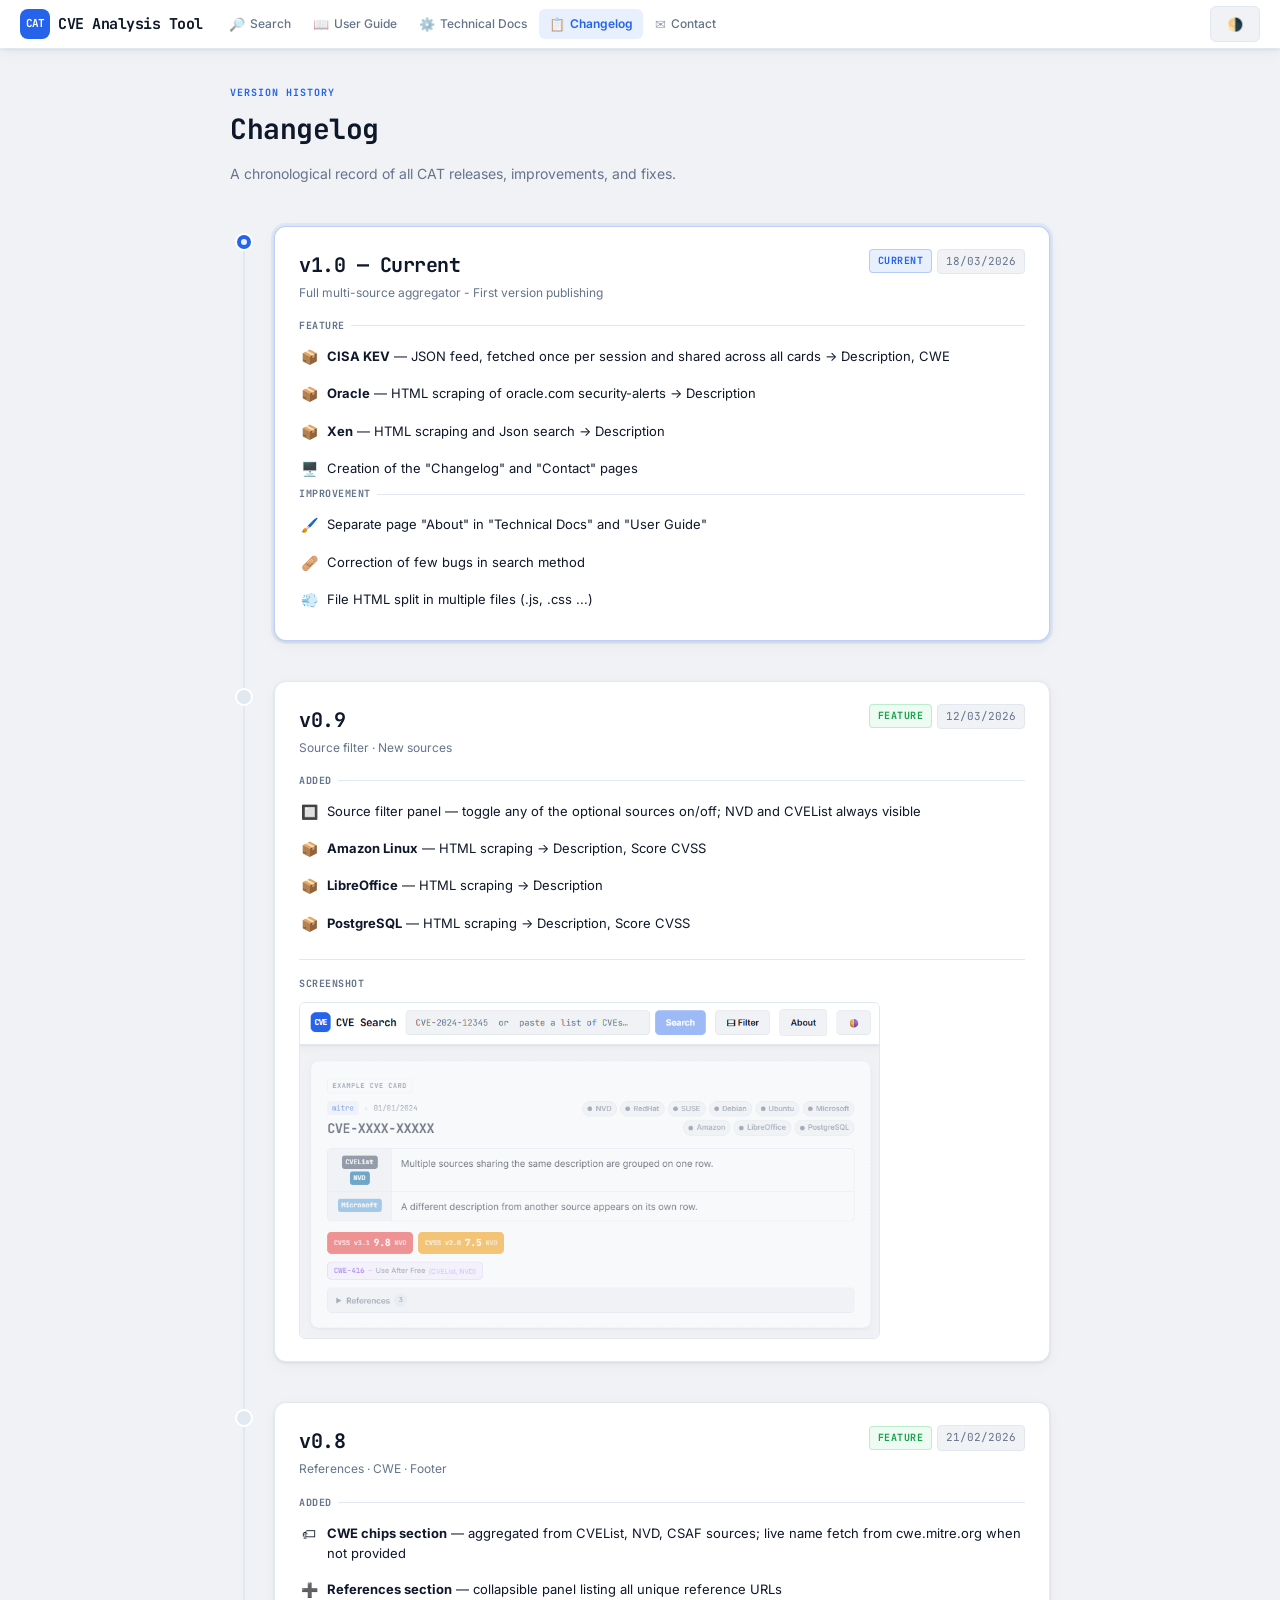
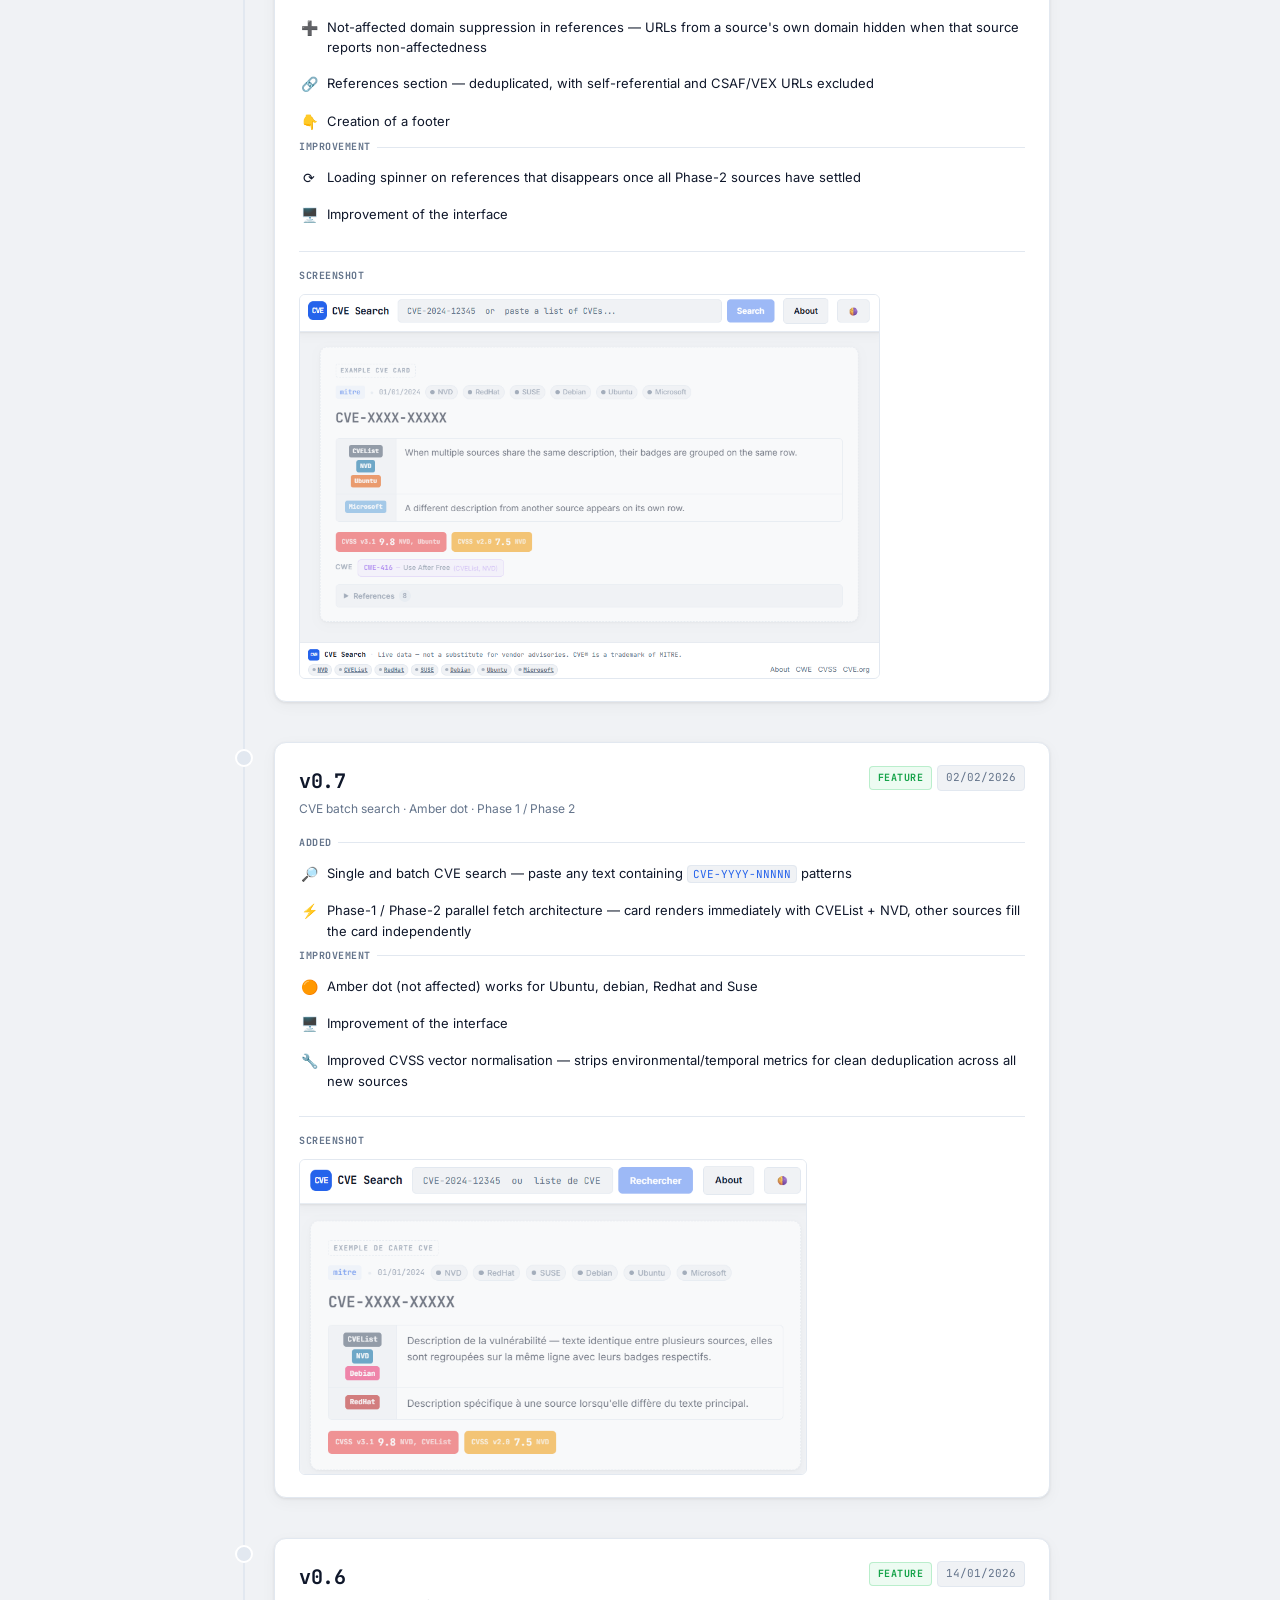
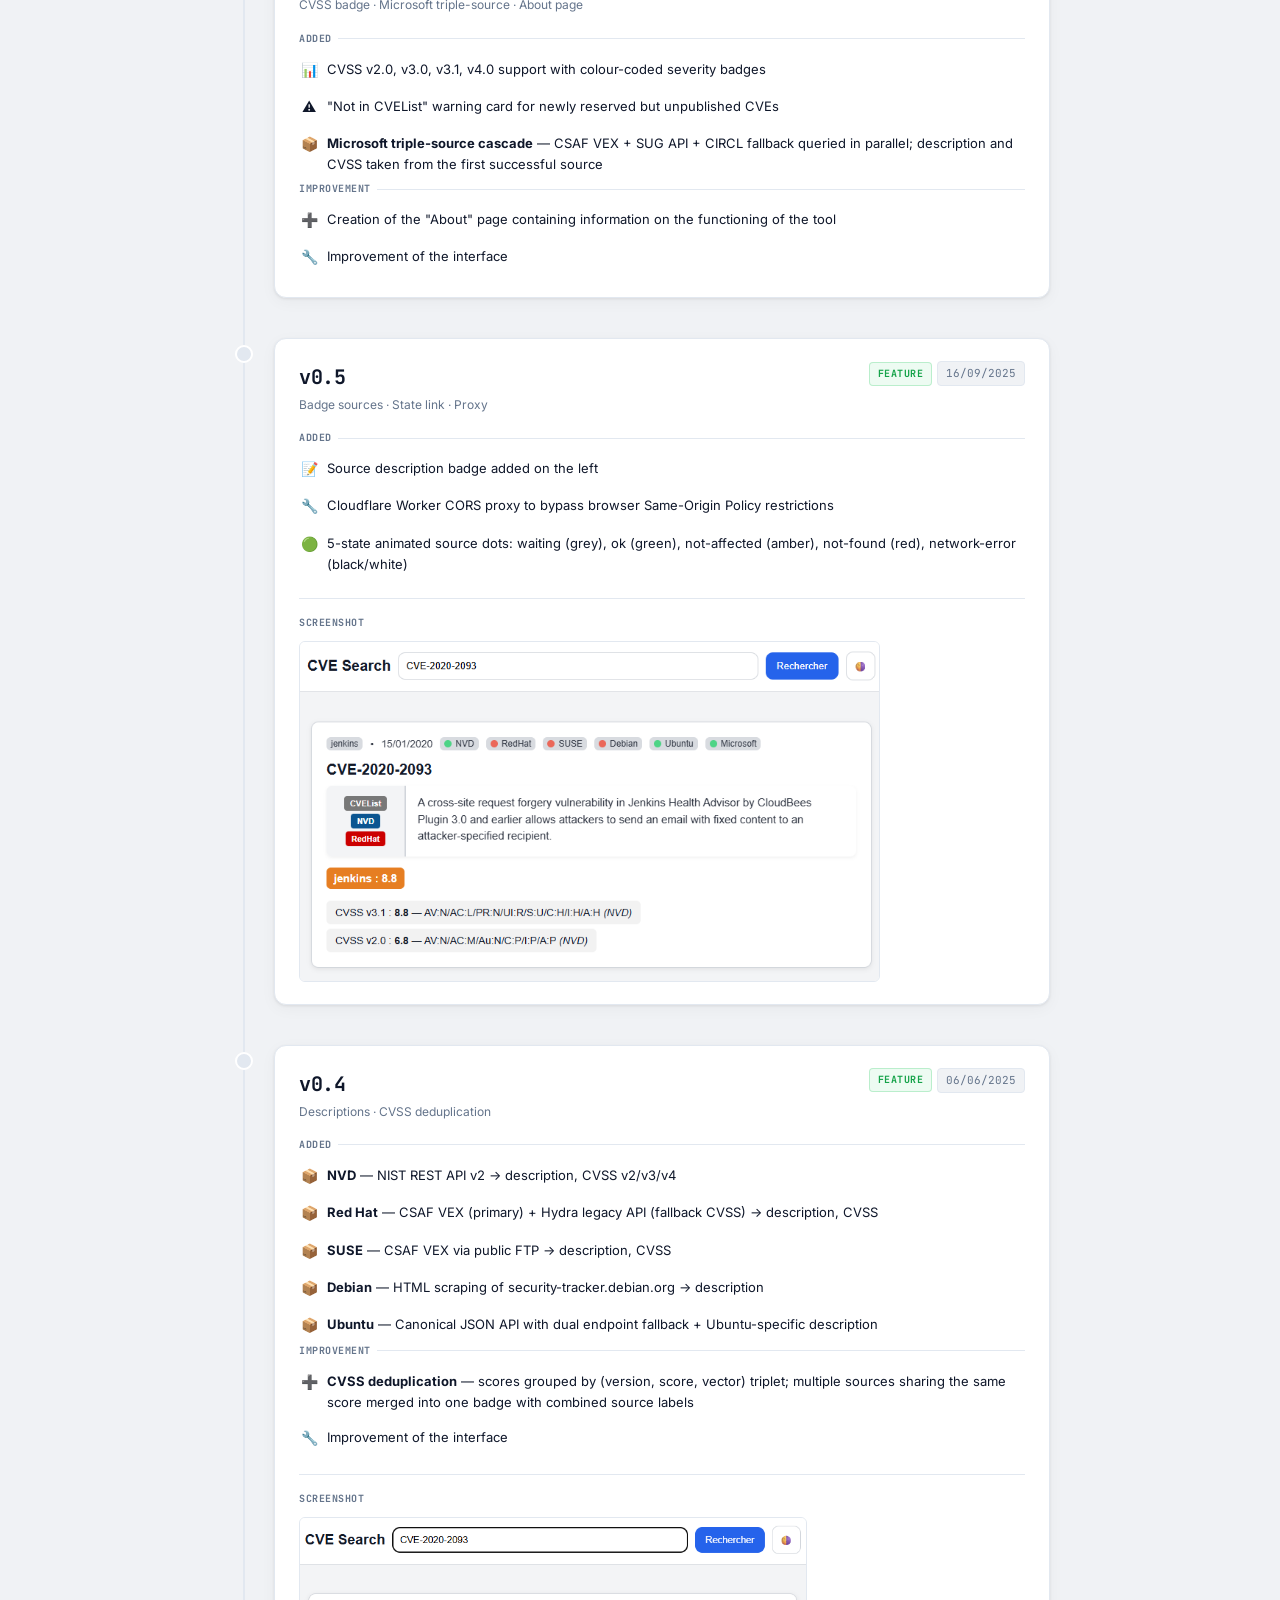
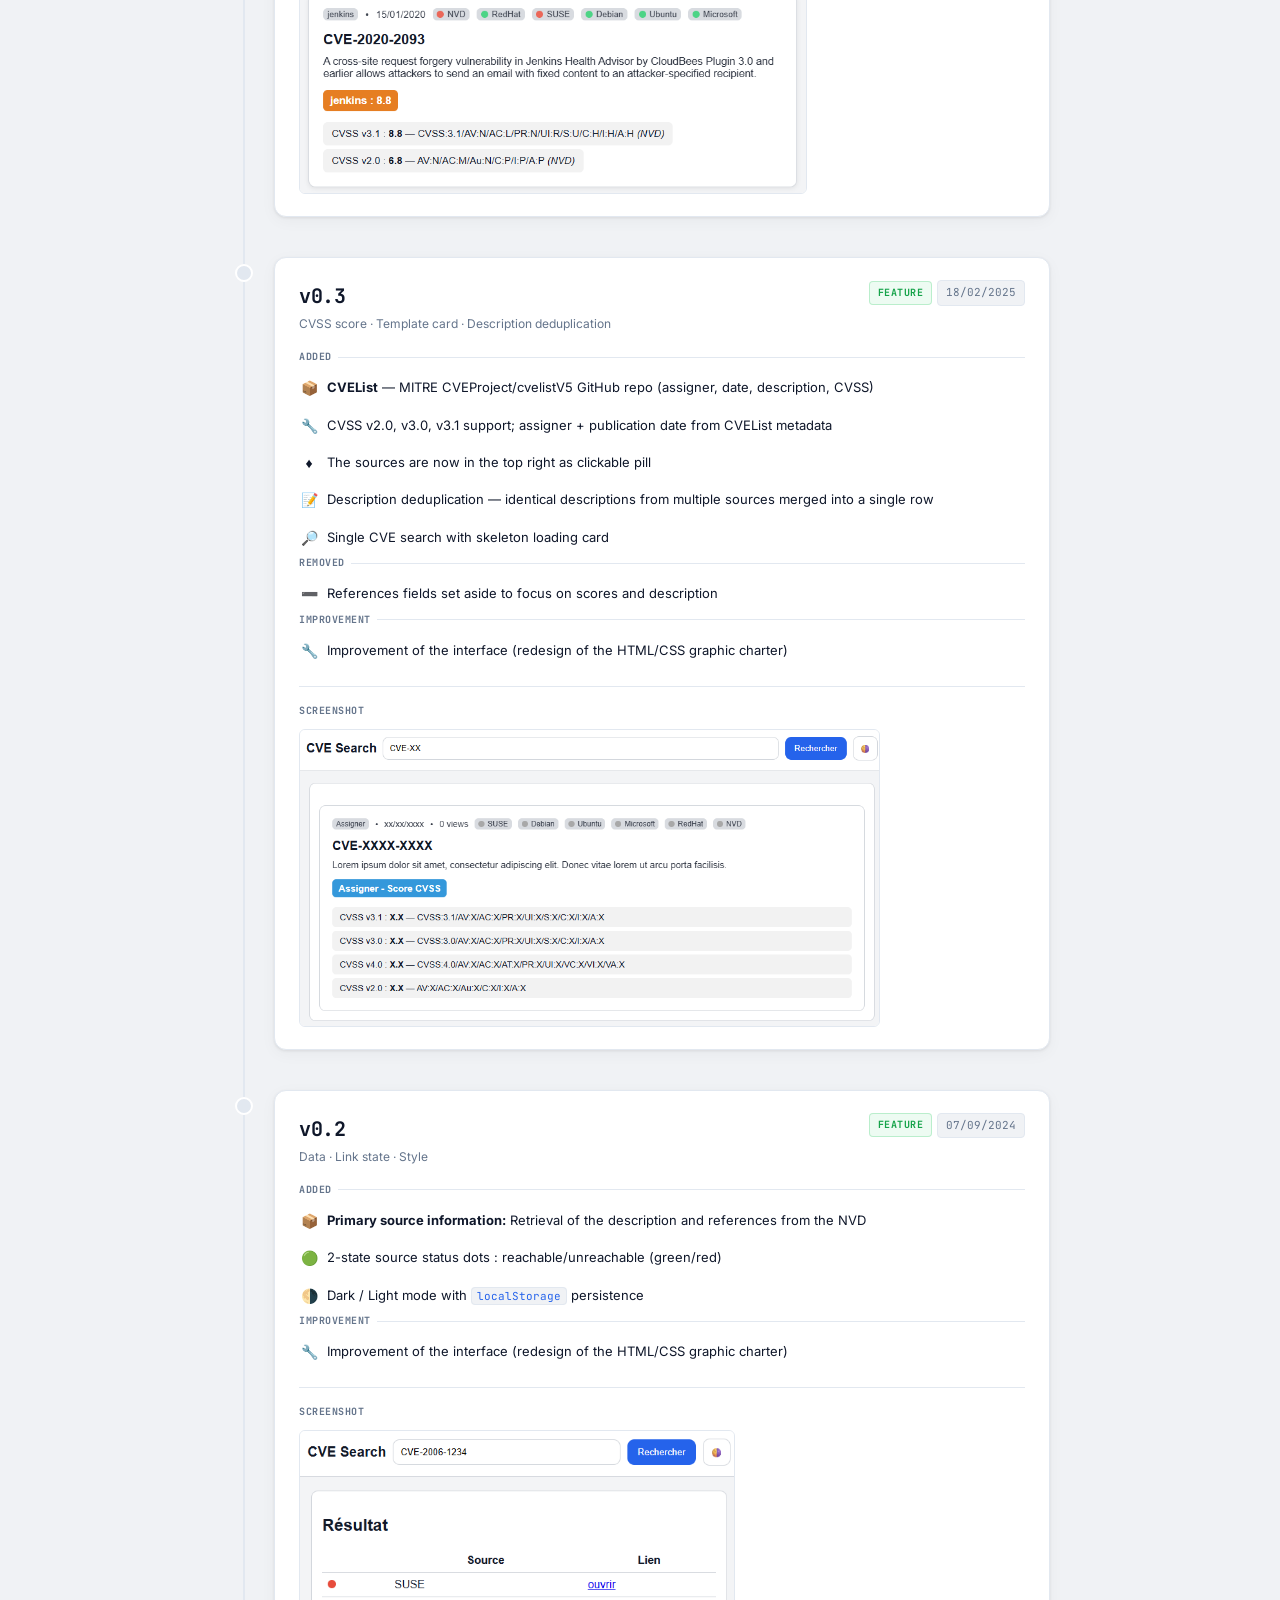
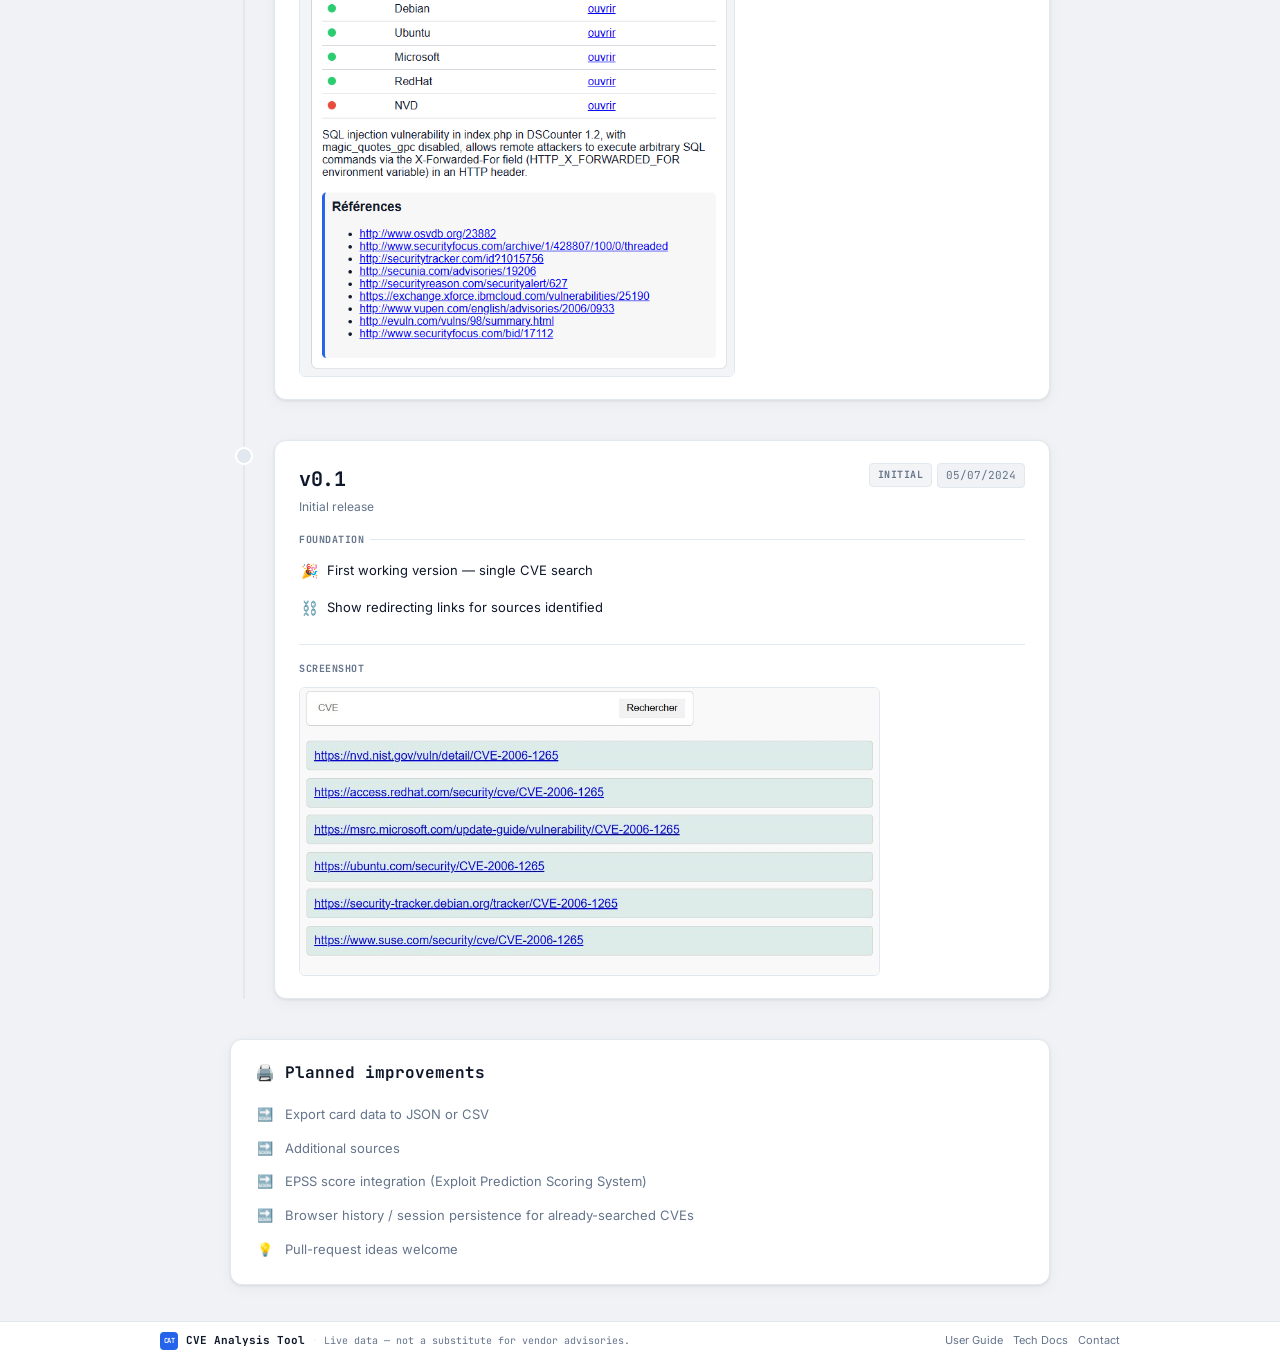
==== changelog.html @ 6e9cd39f "Update changelog.html" ====
<!DOCTYPE html>
<html lang="en">
<head>
<meta charset="UTF-8">
<link rel="icon" href="data:image/svg+xml,<svg xmlns=%27http://www.w3.org/2000/svg%27 viewBox=%270 0 100 100%27><text y=%27.9em%27 font-size=%2790%27>🐱</text></svg>">
<meta name="viewport" content="width=device-width, initial-scale=1.0">
<title>Changelog — CVE Analysis Tool</title>
<link rel="preconnect" href="https://fonts.googleapis.com">
<link href="https://fonts.googleapis.com/css2?family=JetBrains+Mono:wght@400;600;700&family=Inter:wght@400;500;600&display=swap" rel="stylesheet">
<link rel="stylesheet" href="shared.css">
<script>(function(){document.documentElement.setAttribute("data-theme",localStorage.getItem("theme")||"light")})();</script>
<style>
/* ── Changelog layout ── */
.changelog-layout {
  max-width: 860px;
  width: 100%;
  margin: 0 auto;
  padding: 36px 20px;
  flex: 1;
}
.changelog-header-area {
  margin-bottom: 40px;
}
.changelog-eyebrow {
  font-family: var(--font-mono);
  font-size: 10px;
  font-weight: 700;
  letter-spacing: 1px;
  text-transform: uppercase;
  color: var(--accent);
  margin-bottom: 6px;
}
.changelog-title {
  font-family: var(--font-mono);
  font-size: 28px;
  font-weight: 700;
  letter-spacing: -.5px;
  color: var(--text);
  margin-bottom: 10px;
}
.changelog-lead {
  font-size: 14px;
  color: var(--text-muted);
  max-width: 580px;
  line-height: 1.7;
}
/* Timeline */
.timeline { position: relative; }
.timeline::before {
  content: "";
  position: absolute;
  left: 13px;
  top: 8px;
  bottom: 0;
  width: 2px;
  background: var(--border);
  border-radius: 2px;
}
.release {
  position: relative;
  padding: 0 0 40px 44px;
}
.release:last-child { padding-bottom: 0; }
.release-dot {
  position: absolute;
  left: 5px;
  top: 7px;
  width: 18px;
  height: 18px;
  border-radius: 50%;
  border: 2px solid var(--card);
  background: var(--border);
  display: flex;
  align-items: center;
  justify-content: center;
  z-index: 1;
}
.release-dot.current { background: var(--accent); border-color: var(--card); }
.release-dot.latest  { background: var(--cvss-low); border-color: var(--card); }
.release-dot.minor   { background: var(--border); }
.release-dot-inner {
  width: 6px;
  height: 6px;
  border-radius: 50%;
  background: #fff;
  opacity: .9;
}
/* Release card */
.release-card {
  background: var(--card);
  border: 1px solid var(--border);
  border-radius: var(--radius);
  padding: 22px 24px;
  box-shadow: var(--shadow);
}
.release-card.current-release {
  border-color: rgba(37,99,235,.3);
  box-shadow: var(--shadow), 0 0 0 3px rgba(37,99,235,.07);
}
.release-card-top {
  display: flex;
  align-items: flex-start;
  justify-content: space-between;
  flex-wrap: wrap;
  gap: 10px;
  margin-bottom: 16px;
}
.release-version {
  font-family: var(--font-mono);
  font-size: 20px;
  font-weight: 700;
  letter-spacing: -.5px;
  color: var(--text);
}
.release-version-badges {
  display: flex;
  flex-wrap: wrap;
  gap: 5px;
  align-items: center;
}
.release-date {
  font-family: var(--font-mono);
  font-size: 11px;
  color: var(--text-muted);
  padding: 3px 8px;
  background: var(--bg);
  border: 1px solid var(--border);
  border-radius: 4px;
}
.release-tag {
  font-family: var(--font-mono);
  font-size: 10px;
  font-weight: 700;
  letter-spacing: .5px;
  text-transform: uppercase;
  padding: 3px 8px;
  border-radius: 4px;
}
.tag-current  { background: rgba(37,99,235,.1);  color: var(--accent);    border: 1px solid rgba(37,99,235,.25); }
.tag-feature  { background: rgba(34,197,94,.08); color: #16a34a;          border: 1px solid rgba(34,197,94,.25); }
.tag-fix      { background: rgba(245,158,11,.08); color: #b45309;         border: 1px solid rgba(245,158,11,.25); }
.tag-initial  { background: rgba(100,116,139,.08); color: var(--text-muted); border: 1px solid var(--border); }
/* Change list */
.change-groups { display: flex; flex-direction: column; gap: 14px; }
.change-group-label {
  font-family: var(--font-mono);
  font-size: 10px;
  font-weight: 700;
  letter-spacing: .5px;
  text-transform: uppercase;
  color: var(--text-muted);
  margin-bottom: 7px;
  display: flex;
  align-items: center;
  gap: 6px;
}
.change-group-label::after {
  content: "";
  flex: 1;
  height: 1px;
  background: var(--border);
}
.change-list { list-style: none; display: flex; flex-direction: column; gap: 4px; }
.change-item {
  display: flex;
  gap: 8px;
  font-size: 13px;
  line-height: 1.6;
  padding: 5px 0;
  border-bottom: 1px solid transparent;
  color: var(--text);
}
.change-icon { font-size: 14px; flex-shrink: 0; width: 20px; text-align: center; }
.change-text { flex: 1; }
.change-text code {
  font-family: var(--font-mono); font-size: 11px; background: var(--bg);
  border: 1px solid var(--border); padding: 1px 5px; border-radius: 4px; color: var(--accent);
}
/* Screenshots area */
.screenshots-area {
  margin-top: 18px;
  padding-top: 16px;
  border-top: 1px solid var(--border);
}
.screenshots-label {
  font-family: var(--font-mono);
  font-size: 10px;
  font-weight: 700;
  letter-spacing: .5px;
  text-transform: uppercase;
  color: var(--text-muted);
  margin-bottom: 10px;
}
.screenshot-static {
  width: 80%;
  max-width: 680px;
  border-radius: var(--radius-sm);
  border: 1px solid var(--border);
  object-fit: cover;
  display: block;
}
/* Source count badge (for release summary) */
.src-count-badge {
  display: inline-flex; align-items: center; gap: 4px;
  font-family: var(--font-mono); font-size: 11px; font-weight: 700;
  background: var(--accent); color: #fff; padding: 1px 7px; border-radius: 4px;
}
/* Roadmap */
.roadmap-card {
  background: var(--card);
  border: 1px solid var(--border);
  border-radius: var(--radius);
  padding: 20px 24px;
  box-shadow: var(--shadow);
  margin-top: 40px;
}
.roadmap-title {
  font-family: var(--font-mono); font-size: 16px; font-weight: 700;
  color: var(--text); margin-bottom: 14px;
}
.roadmap-list { list-style: none; display: flex; flex-direction: column; gap: 5px; }
.roadmap-item {
  display: flex; gap: 10px; font-size: 13px; line-height: 1.6; color: var(--text-muted); padding: 4px 0;
}
.roadmap-icon { font-size: 13px; flex-shrink: 0; width: 20px; text-align: center; }
@media (max-width: 600px) {
  .changelog-layout { padding: 20px 14px; }
  .changelog-title { font-size: 22px; }
  .release { padding-left: 34px; }
  .release-card { padding: 16px; }
}
</style>
</head>
<body>
<header class="header">
  <div class="header-top">
    <a class="header-logo" href="index.html" title="CVE Analysis Tool">
      <div class="logo-icon">CAT</div>
      <h1>CVE Analysis Tool</h1>
    </a>
    <nav class="header-nav">
      <a href="index.html" class="nav-link"><span class="nav-icon">🔎</span><span>Search</span></a>
      <a href="user-guide.html" class="nav-link"><span class="nav-icon">📖</span><span>User Guide</span></a>
      <a href="technical-doc.html" class="nav-link"><span class="nav-icon">⚙️</span><span>Technical Docs</span></a>
      <a href="changelog.html"     class="nav-link active"><span class="nav-icon">📋</span><span>Changelog</span></a>
      <a href="contact.html" class="nav-link"><span class="nav-icon">✉</span><span>Contact</span></a>
    </nav>
    <div class="header-controls">
      <button class="btn btn-ghost" onclick="toggleTheme()" title="Toggle theme">🌗</button>
    </div>
  </div>
</header>

<div class="changelog-layout">
  <div class="changelog-header-area">
    <div class="changelog-eyebrow">Version history</div>
    <h1 class="changelog-title">Changelog</h1>
    <p class="changelog-lead">
      A chronological record of all CAT releases, improvements, and fixes.
    </p>
  </div>

  <div class="timeline">

    <!-- ─── CURRENT RELEASE ─────────────────────────────────────── -->
    <div class="release">
      <div class="release-dot current"><div class="release-dot-inner"></div></div>
      <div class="release-card current-release">
        <div class="release-card-top">
          <div>
            <div class="release-version">v1.0 — Current</div>
            <div style="font-size:12px;color:var(--text-muted);margin-top:2px">Full multi-source aggregator - First version publishing</div>
          </div>
          <div class="release-version-badges">
            <span class="release-tag tag-current">Current</span>
            <span class="release-date">18/03/2026</span>
          </div>
        </div>
        <div class="change-groups">
          <div class="change-group">
            <div class="change-group-label">Feature</div>
            <ul class="change-list">
              <li class="change-item"><span class="change-icon">📦</span><span class="change-text"><strong>CISA KEV</strong> — JSON feed, fetched once per session and shared across all cards -> Description, CWE</span></li>
              <li class="change-item"><span class="change-icon">📦</span><span class="change-text"><strong>Oracle</strong> — HTML scraping of oracle.com security-alerts -> Description</span></li>
              <li class="change-item"><span class="change-icon">📦</span><span class="change-text"><strong>Xen</strong> — HTML scraping and Json search -> Description</span></li>
              <li class="change-item"><span class="change-icon">🖥️</span><span class="change-text">Creation of the "Changelog" and "Contact" pages</span></li>
            </ul>
            <div class="change-group-label">Improvement</div>
                <ul class="change-list">
                  <li class="change-item"><span class="change-icon">🖌️</span><span class="change-text">Separate page "About" in "Technical Docs" and "User Guide"</span></li>
                  <li class="change-item"><span class="change-icon">🩹</span><span class="change-text">Correction of few bugs in search method</span></li>
                  <li class="change-item"><span class="change-icon">💨</span><span class="change-text">File HTML split in multiple files (.js, .css ...)</span></li>
                </ul>
            </div>
        </div>
      </div>
    </div>

    
    <!-- ─── v0.9 ─────────────────────────────────────────────── -->
    <div class="release">
      <div class="release-dot minor"></div>
      <div class="release-card">
        <div class="release-card-top">
          <div>
            <div class="release-version">v0.9</div>
            <div style="font-size:12px;color:var(--text-muted);margin-top:2px">Source filter · New sources</div>
          </div>
          <div class="release-version-badges">
            <span class="release-tag tag-feature">Feature</span>
            <span class="release-date">12/03/2026</span>
          </div>
        </div>
        <div class="change-groups">
          <div class="change-group">
            <div class="change-group-label">Added</div>
            <ul class="change-list">
              <li class="change-item"><span class="change-icon">🔲</span><span class="change-text">Source filter panel — toggle any of the optional sources on/off; NVD and CVEList always visible</span></li>
              <li class="change-item"><span class="change-icon">📦</span><span class="change-text"><strong>Amazon Linux</strong> — HTML scraping -> Description, Score CVSS</span></li>
              <li class="change-item"><span class="change-icon">📦</span><span class="change-text"><strong>LibreOffice</strong> — HTML scraping -> Description</span></li>
              <li class="change-item"><span class="change-icon">📦</span><span class="change-text"><strong>PostgreSQL</strong> — HTML scraping -> Description, Score CVSS</span></li>
            </ul>
          </div>
        </div>
        <div class="screenshots-area">
          <div class="screenshots-label">Screenshot</div>
          <img src="Screenshot/screenshot-v0.9.png" alt="Screenshot v0.9" class="screenshot-static" loading="lazy">
        </div>
      </div>
    </div>
    
    <!-- ─── v0.8 ─────────────────────────────────────────────── -->
      <div class="release">
        <div class="release-dot minor"></div>
        <div class="release-card">
          <div class="release-card-top">
            <div>
              <div class="release-version">v0.8</div>
              <div style="font-size:12px;color:var(--text-muted);margin-top:2px">References · CWE · Footer</div>
            </div>
            <div class="release-version-badges">
              <span class="release-tag tag-feature">Feature</span>
              <span class="release-date">21/02/2026</span>
            </div>
          </div>
          <div class="change-groups">
            <div class="change-group">
              <div class="change-group-label">Added</div>
              <ul class="change-list">
                <li class="change-item"><span class="change-icon">🏷</span><span class="change-text"><strong>CWE chips section</strong> — aggregated from CVEList, NVD, CSAF sources; live name fetch from cwe.mitre.org when not provided</span></li>
                <li class="change-item"><span class="change-icon">➕</span><span class="change-text"><strong>References section</strong> — collapsible panel listing all unique reference URLs</span></li>
                <li class="change-item"><span class="change-icon">➕</span><span class="change-text">Not-affected domain suppression in references — URLs from a source's own domain hidden when that source reports non-affectedness</span></li>
                <li class="change-item"><span class="change-icon">🔗</span><span class="change-text">References section — deduplicated, with self-referential and CSAF/VEX URLs excluded</span></li>
                <li class="change-item"><span class="change-icon">👇</span><span class="change-text">Creation of a footer</span></li>
              </ul>
              <div class="change-group-label">Improvement</div>
                <ul class="change-list">
                  <li class="change-item"><span class="change-icon">⟳</span><span class="change-text">Loading spinner on references that disappears once all Phase-2 sources have settled</span></li>
                  <li class="change-item"><span class="change-icon">🖥️</span><span class="change-text">Improvement of the interface</span></li>
                </ul>
            </div>
          </div>
          <div class="screenshots-area">
            <div class="screenshots-label">Screenshot</div>
            <img src="Screenshot/screenshot-v0.8.png" alt="Screenshot v0.8" class="screenshot-static" loading="lazy">
          </div>
        </div>
      </div>
    
    <!-- ─── v0.7 ─────────────────────────────────────────────── -->
       <div class="release">
        <div class="release-dot minor"></div>
        <div class="release-card">
          <div class="release-card-top">
            <div>
              <div class="release-version">v0.7</div>
              <div style="font-size:12px;color:var(--text-muted);margin-top:2px">CVE batch search · Amber dot · Phase 1 / Phase 2 </div>
            </div>
            <div class="release-version-badges">
              <span class="release-tag tag-feature">Feature</span>
              <span class="release-date">02/02/2026</span>
            </div>
          </div>
          <div class="change-groups">
            <div class="change-group">
              <div class="change-group-label">Added</div>
              <ul class="change-list">
                <li class="change-item"><span class="change-icon">🔎</span><span class="change-text">Single and batch CVE search — paste any text containing <code>CVE-YYYY-NNNNN</code> patterns</span></li>
                <li class="change-item"><span class="change-icon">⚡</span><span class="change-text">Phase-1 / Phase-2 parallel fetch architecture — card renders immediately with CVEList + NVD, other sources fill the card independently</span></li>
              </ul>
              <div class="change-group-label">Improvement</div>
                <ul class="change-list">
                  <li class="change-item"><span class="change-icon">🟠</span><span class="change-text">Amber dot (not affected) works for Ubuntu, debian, Redhat and Suse</span></li>
                  <li class="change-item"><span class="change-icon">🖥️</span><span class="change-text">Improvement of the interface</span></li>
                  <li class="change-item"><span class="change-icon">🔧</span><span class="change-text">Improved CVSS vector normalisation — strips environmental/temporal metrics for clean deduplication across all new sources</span></li>
                </ul>
            </div>
          </div>
          <div class="screenshots-area">
            <div class="screenshots-label">Screenshot</div>
            <img src="Screenshot/screenshot-v0.7.png" alt="Screenshot v0.7" class="screenshot-static" loading="lazy" style= width:70%>
          </div>
        </div>
      </div>
    
    <!-- ─── v0.6 ─────────────────────────────────────────────── -->
    <div class="release">
      <div class="release-dot minor"></div>
      <div class="release-card">
        <div class="release-card-top">
          <div>
            <div class="release-version">v0.6</div>
            <div style="font-size:12px;color:var(--text-muted);margin-top:2px">CVSS badge · Microsoft triple-source · About page</div>
          </div>
          <div class="release-version-badges">
            <span class="release-tag tag-feature">Feature</span>
            <span class="release-date">14/01/2026</span>
          </div>
        </div>
        <div class="change-groups">
          <div class="change-group">
            <div class="change-group-label">Added</div>
            <ul class="change-list">
              <li class="change-item"><span class="change-icon">📊</span><span class="change-text">CVSS v2.0, v3.0, v3.1, v4.0 support with colour-coded severity badges</span></li>
              <li class="change-item"><span class="change-icon">⚠️</span><span class="change-text">"Not in CVEList" warning card for newly reserved but unpublished CVEs</span></li>
              <li class="change-item"><span class="change-icon">📦</span><span class="change-text"><strong>Microsoft triple-source cascade</strong> — CSAF VEX + SUG API + CIRCL fallback queried in parallel; description and CVSS taken from the first successful source</span></li>
            </ul>
            <div class="change-group-label">Improvement</div>
            <ul class="change-list">
              <li class="change-item"><span class="change-icon">➕</span><span class="change-text">Creation of the "About" page containing information on the functioning of the tool</span></li>
              <li class="change-item"><span class="change-icon">🔧</span><span class="change-text">Improvement of the interface</span></li>
            </ul>
          </div>
        </div>
      </div>
    </div>
    <!-- ─── v0.5 ─────────────────────────────────────────────── -->
    <div class="release">
      <div class="release-dot minor"></div>
      <div class="release-card">
        <div class="release-card-top">
          <div>
            <div class="release-version">v0.5</div>
            <div style="font-size:12px;color:var(--text-muted);margin-top:2px">Badge sources · State link · Proxy</div>
          </div>
          <div class="release-version-badges">
            <span class="release-tag tag-feature">Feature</span>
            <span class="release-date">16/09/2025</span>
          </div>
        </div>
        <div class="change-groups">
          <div class="change-group">
            <div class="change-group-label">Added</div>
            <ul class="change-list">
              <li class="change-item"><span class="change-icon">📝</span><span class="change-text">Source description badge added on the left</span></li>
              <li class="change-item"><span class="change-icon">🔧</span><span class="change-text">Cloudflare Worker CORS proxy to bypass browser Same-Origin Policy restrictions</span></li>
              <li class="change-item"><span class="change-icon">🟢</span><span class="change-text">5-state animated source dots: waiting (grey), ok (green), not-affected (amber), not-found (red), network-error (black/white)</span></li>
            </ul>
          </div>
        </div>
        <div class="screenshots-area">
          <div class="screenshots-label">Screenshot</div>
          <img src="Screenshot/screenshot-v0.5.png" alt="Screenshot v0.5" class="screenshot-static" loading="lazy">
        </div>
      </div>
    </div>

    <!-- ─── v0.4 ─────────────────────────────────────────────── -->
    <div class="release">
      <div class="release-dot minor"></div>
      <div class="release-card">
        <div class="release-card-top">
          <div>
            <div class="release-version">v0.4</div>
            <div style="font-size:12px;color:var(--text-muted);margin-top:2px">Descriptions · CVSS deduplication </div>
          </div>
          <div class="release-version-badges">
            <span class="release-tag tag-feature">Feature</span>
            <span class="release-date">06/06/2025</span>
          </div>
        </div>
        <div class="change-groups">
          <div class="change-group">
            <div class="change-group-label">Added</div>
            <ul class="change-list">
              <li class="change-item"><span class="change-icon">📦</span><span class="change-text"><strong>NVD</strong> — NIST REST API v2 -> description, CVSS v2/v3/v4</span></li>
              <li class="change-item"><span class="change-icon">📦</span><span class="change-text"><strong>Red Hat</strong> — CSAF VEX (primary) + Hydra legacy API (fallback CVSS) -> description, CVSS</span></li>
              <li class="change-item"><span class="change-icon">📦</span><span class="change-text"><strong>SUSE</strong> — CSAF VEX via public FTP -> description, CVSS</span></li>
              <li class="change-item"><span class="change-icon">📦</span><span class="change-text"><strong>Debian</strong> — HTML scraping of security-tracker.debian.org -> description</span></li>
              <li class="change-item"><span class="change-icon">📦</span><span class="change-text"><strong>Ubuntu</strong> — Canonical JSON API with dual endpoint fallback + Ubuntu-specific description</span></li>
            </ul>
            <div class="change-group-label">Improvement</div>
            <ul class="change-list">
              <li class="change-item"><span class="change-icon">➕</span><span class="change-text"><strong>CVSS deduplication</strong> — scores grouped by (version, score, vector) triplet; multiple sources sharing the same score merged into one badge with combined source labels</span></li>
              <li class="change-item"><span class="change-icon">🔧</span><span class="change-text">Improvement of the interface</li>
            </ul>
          </div>
        </div>
        <div class="screenshots-area">
          <div class="screenshots-label">Screenshot</div>
          <img src="Screenshot/screenshot-v0.4.png" alt="Screenshot de la version" class="screenshot-static" loading="lazy" style= width:70%>
        </div>
      </div>
    </div>

    <!-- ─── v0.3 ─────────────────────────────────────────────── -->
    <div class="release">
      <div class="release-dot minor"></div>
      <div class="release-card">
        <div class="release-card-top">
          <div>
            <div class="release-version">v0.3</div>
            <div style="font-size:12px;color:var(--text-muted);margin-top:2px">CVSS score · Template card · Description deduplication</div>
          </div>
          <div class="release-version-badges">
            <span class="release-tag tag-feature">Feature</span>
            <span class="release-date">18/02/2025</span>
          </div>
        </div>
        <div class="change-groups">
          <div class="change-group">
            <div class="change-group-label">Added</div>
            <ul class="change-list">
              <li class="change-item"><span class="change-icon">📦</span><span class="change-text"><strong>CVEList</strong> — MITRE CVEProject/cvelistV5 GitHub repo (assigner, date, description, CVSS)</span></li>
              <li class="change-item"><span class="change-icon">🔧</span><span class="change-text">CVSS v2.0, v3.0, v3.1 support; assigner + publication date from CVEList metadata</span></li>
              <li class="change-item"><span class="change-icon">♦️</span><span class="change-text">The sources are now in the top right as clickable pill</span></li>
              <li class="change-item"><span class="change-icon">📝</span><span class="change-text">Description deduplication — identical descriptions from multiple sources merged into a single row</span></li>
              <li class="change-item"><span class="change-icon">🔎</span><span class="change-text">Single CVE search with skeleton loading card</span></li>
            </ul>
            <div class="change-group-label">Removed</div>
            <ul class="change-list">
              <li class="change-item"><span class="change-icon">➖</span><span class="change-text">References fields set aside to focus on scores and description</span></li>
            </ul>
            <div class="change-group-label">Improvement</div>
            <ul class="change-list">
              <li class="change-item"><span class="change-icon">🔧</span><span class="change-text">Improvement of the interface (redesign of the HTML/CSS graphic charter)</li>
            </ul>
          </div>
        </div>
        <div class="screenshots-area">
          <div class="screenshots-label">Screenshot</div>
          <img src="Screenshot/screenshot-v0.3.png" alt="v0.3 screenshot" class="screenshot-static" loading="lazy">
        </div>
      </div>
    </div>

    <!-- ─── v0.2 ─────────────────────────────────────────────── -->
    <div class="release">
      <div class="release-dot minor"></div>
      <div class="release-card">
        <div class="release-card-top">
          <div>
            <div class="release-version">v0.2</div>
            <div style="font-size:12px;color:var(--text-muted);margin-top:2px">Data · Link state · Style</div>
          </div>
          <div class="release-version-badges">
            <span class="release-tag tag-feature">Feature</span>
            <span class="release-date">07/09/2024</span>
          </div>
        </div>
        <div class="change-groups">
          <div class="change-group">
            <div class="change-group-label">Added</div>
            <ul class="change-list">
              <li class="change-item"><span class="change-icon">📦</span><span class="change-text"><strong>Primary source information:</strong>  Retrieval of the description and references from the NVD</span></li>
              <li class="change-item"><span class="change-icon">🟢</span><span class="change-text">2-state source status dots : reachable/unreachable (green/red)</span></li>
              <li class="change-item"><span class="change-icon">🌗</span><span class="change-text">Dark / Light mode with <code>localStorage</code> persistence</span></li>
            </ul>
            <div class="change-group-label">Improvement</div>
            <ul class="change-list">
              <li class="change-item"><span class="change-icon">🔧</span><span class="change-text">Improvement of the interface (redesign of the HTML/CSS graphic charter)</li>
            </ul>
          </div>
        </div>
        <div class="screenshots-area">
          <div class="screenshots-label">Screenshot</div>
          <img src="Screenshot/screenshot-v0.2.png" alt="Screenshot version 0.2" class="screenshot-static" loading="lazy" style= width:60%>
        </div>
      </div>
    </div>

    <!-- ─── v0.1 ─────────────────────────────────────────────── -->
    <div class="release">
      <div class="release-dot minor"></div>
      <div class="release-card">
        <div class="release-card-top">
          <div>
            <div class="release-version">v0.1</div>
            <div style="font-size:12px;color:var(--text-muted);margin-top:2px">Initial release</div>
          </div>
          <div class="release-version-badges">
            <span class="release-tag tag-initial">Initial</span>
            <span class="release-date">05/07/2024</span>
          </div>
        </div>
        <div class="change-groups">
          <div class="change-group">
            <div class="change-group-label">Foundation</div>
            <ul class="change-list">
              <li class="change-item"><span class="change-icon">🎉</span><span class="change-text">First working version — single CVE search</span></li>
              <li class="change-item"><span class="change-icon">⛓️‍</span><span class="change-text">Show redirecting links for sources identified</span></li>
            </ul>
          </div>
        </div>
        <div class="screenshots-area">
          <div class="screenshots-label">Screenshot</div>
          <img src="Screenshot\screenshot-v0.1.png" alt="Screenshot version 0.1" class="screenshot-static" loading="lazy">
        </div>
      </div>
    </div>

  </div><!-- /timeline -->

  <!-- Roadmap -->
  <div class="roadmap-card">
    <div class="roadmap-title">🖨️ Planned improvements</div>
    <ul class="roadmap-list">
      <li class="roadmap-item"><span class="roadmap-icon">🔜</span>Export card data to JSON or CSV</li>
      <li class="roadmap-item"><span class="roadmap-icon">🔜</span>Additional sources</li>
      <li class="roadmap-item"><span class="roadmap-icon">🔜</span>EPSS score integration (Exploit Prediction Scoring System)</li>
      <li class="roadmap-item"><span class="roadmap-icon">🔜</span>Browser history / session persistence for already-searched CVEs</li>
      <li class="roadmap-item"><span class="roadmap-icon">💡</span>Pull-request ideas welcome</li>
    </ul>
  </div>

</div><!-- /changelog-layout -->

<footer class="footer">
  <div class="footer-inner">
    <div class="footer-left">
      <div class="footer-logo-icon">CAT</div>
      <span class="footer-brand-name">CVE Analysis Tool</span>
      <span class="footer-sep">·</span>
      <span class="footer-disclaimer">Live data — not a substitute for vendor advisories.</span>
    </div>
    <div class="footer-links">
      <a href="user-guide.html">User Guide</a>
      <a href="technical-doc.html">Tech Docs</a>
      <a href="contact.html">Contact</a>
    </div>
  </div>
</footer>

<script>
function toggleTheme() {
  const next = document.documentElement.getAttribute("data-theme") === "dark" ? "light" : "dark";
  document.documentElement.setAttribute("data-theme", next);
  localStorage.setItem("theme", next);
}
</script>
</body>
</html>
---- shared.css ----
/* ================================================================
   CVE Analysis Tool — shared.css
   Base styles shared across all pages: index, user-guide,
   technical-doc, changelog.
   ================================================================ */

/* ---- Google Fonts are loaded via <link> in each HTML file ---- */

/* ----------------------------------------------------------------
   CSS VARIABLES
   ---------------------------------------------------------------- */
:root {
  --bg:         #f0f2f5;
  --card:       #ffffff;
  --card-hover: #f8faff;
  --text:       #0f172a;
  --text-muted: #64748b;
  --border:     #e2e8f0;
  --accent:     #2563eb;
  --accent-hover:#1d4ed8;
  --radius:     12px;
  --radius-sm:  6px;
  --shadow:     0 1px 3px rgba(0,0,0,.08), 0 4px 16px rgba(0,0,0,.04);
  --font-mono:  'JetBrains Mono', monospace;
  --font-sans:  'Inter', sans-serif;
  --cvss-none:     #94a3b8;
  --cvss-low:      #22c55e;
  --cvss-medium:   #2563eb;
  --cvss-high:     #f59e0b;
  --cvss-critical: #ef4444;
}
[data-theme="dark"] {
  --bg:         #0a0e17;
  --card:       #111827;
  --card-hover: #1a2236;
  --text:       #e2e8f0;
  --text-muted: #94a3b8;
  --border:     #1e2d45;
  --accent:     #3b82f6;
  --accent-hover:#60a5fa;
  --shadow:     0 1px 3px rgba(0,0,0,.3), 0 4px 16px rgba(0,0,0,.2);
  --cvss-low:      #16a34a;
  --cvss-medium:   #3b82f6;
  --cvss-high:     #d97706;
  --cvss-critical: #dc2626;
}

/* ----------------------------------------------------------------
   RESET
   ---------------------------------------------------------------- */
*, *::before, *::after { box-sizing: border-box; margin: 0; padding: 0; }

/* ----------------------------------------------------------------
   BASE
   ---------------------------------------------------------------- */
body {
  font-family: var(--font-sans);
  background: var(--bg);
  color: var(--text);
  min-height: 100vh;
  line-height: 1.6;
  transition: background .2s, color .2s;
  display: flex;
  flex-direction: column;
}

/* ----------------------------------------------------------------
   HEADER — two-row layout
   Row 1 : logo · nav links · controls (theme button)
   Row 2 : search bar + filter (main page only, injected via .header-search-row)
   ---------------------------------------------------------------- */
.header {
  position: sticky;
  top: 0;
  z-index: 100;
  background: var(--card);
  border-bottom: 1px solid var(--border);
  box-shadow: var(--shadow);
  display: flex;
  flex-direction: column;
}

/* ── Row 1 ── */
.header-top {
  display: flex;
  align-items: center;
  gap: 0;
  padding: 0 20px;
  height: 48px;
}

/* Logo */
.header-logo {
  display: flex;
  align-items: center;
  gap: 8px;
  text-decoration: none;
  color: var(--text);
  flex-shrink: 0;
  margin-right: 16px;
}
.logo-icon {
  width: 30px;
  height: 30px;
  background: var(--accent);
  border-radius: 8px;
  display: flex;
  align-items: center;
  justify-content: center;
  font-family: var(--font-mono);
  font-size: 11px;
  font-weight: 700;
  color: white;
  letter-spacing: -1px;
  flex-shrink: 0;
}
.header-logo h1 {
  font-family: var(--font-mono);
  font-size: 15px;
  font-weight: 700;
  letter-spacing: -.5px;
}

/* Navigation */
.header-nav {
  display: flex;
  align-items: center;
  gap: 2px;
  flex: 1;
}
.nav-link {
  display: inline-flex;
  align-items: center;
  gap: 5px;
  padding: 5px 10px;
  font-family: var(--font-sans);
  font-size: 12px;
  font-weight: 500;
  color: var(--text-muted);
  text-decoration: none;
  border-radius: var(--radius-sm);
  transition: background .15s, color .15s;
  white-space: nowrap;
}
.nav-link:hover { background: var(--bg); color: var(--text); }
.nav-link.active {
  background: rgba(37,99,235,.1);
  color: var(--accent);
  font-weight: 600;
}
[data-theme="dark"] .nav-link.active { background: rgba(59,130,246,.15); }
.nav-link .nav-icon { font-size: 13px; opacity: .7; }

/* Header right-side controls (row 1) */
.header-controls {
  display: flex;
  align-items: center;
  gap: 6px;
  flex-shrink: 0;
  margin-left: auto;
}

/* ── Row 2 — search bar (main page only) ── */
.header-search-row {
  display: flex;
  align-items: center;
  gap: 8px;
  padding: 8px 20px;
  border-top: 1px solid var(--border);
  background: var(--bg);
}

/* Search bar */
.search-bar {
  display: flex;
  gap: 8px;
  flex: 1;
  min-width: 0;
}
.search-bar input {
  flex: 1;
  padding: 8px 14px;
  font-family: var(--font-mono);
  font-size: 13px;
  background: var(--card);
  color: var(--text);
  border: 1.5px solid var(--border);
  border-radius: var(--radius-sm);
  outline: none;
  transition: border-color .15s;
  min-width: 0;
}
.search-bar input:focus {
  border-color: var(--accent);
  box-shadow: 0 0 0 3px rgba(37,99,235,.12);
}
.search-bar input::placeholder { color: var(--text-muted); }

/* ----------------------------------------------------------------
   BUTTONS
   ---------------------------------------------------------------- */
.btn {
  padding: 9px 16px;
  font-family: var(--font-sans);
  font-size: 13px;
  font-weight: 600;
  border: none;
  border-radius: var(--radius-sm);
  cursor: pointer;
  transition: background .15s, opacity .15s, transform .1s;
  white-space: nowrap;
  text-decoration: none;
  display: inline-flex;
  align-items: center;
  gap: 5px;
}
.btn:active { transform: scale(.97); }
.btn-primary { background: var(--accent); color: #fff; }
.btn-primary:hover:not(:disabled) { background: var(--accent-hover); }
.btn-primary:disabled { opacity: .45; cursor: not-allowed; transform: none; }
.btn-ghost {
  background: var(--bg);
  color: var(--text);
  border: 1.5px solid var(--border);
}
.btn-ghost:hover { background: var(--card-hover); }

/* ----------------------------------------------------------------
   MAIN CONTENT WRAPPER
   ---------------------------------------------------------------- */
.main {
  max-width: 960px;
  width: 100%;
  margin: 0 auto;
  padding: 24px 20px;
  flex: 1;
}

/* ----------------------------------------------------------------
   FOOTER
   ---------------------------------------------------------------- */
.footer {
  background: var(--card);
  border-top: 1px solid var(--border);
  padding: 10px 20px;
  font-size: 11px;
  color: var(--text-muted);
}
.footer-inner {
  max-width: 960px;
  margin: 0 auto;
  display: flex;
  align-items: center;
  justify-content: space-between;
  flex-wrap: wrap;
  gap: 6px 20px;
}
.footer-left {
  display: flex;
  align-items: center;
  gap: 8px;
  flex: 1;
  min-width: 0;
}
.footer-logo-icon {
  width: 18px;
  height: 18px;
  background: var(--accent);
  border-radius: 4px;
  display: flex;
  align-items: center;
  justify-content: center;
  font-family: var(--font-mono);
  font-size: 7px;
  font-weight: 700;
  color: white;
  letter-spacing: -.5px;
  flex-shrink: 0;
}
.footer-brand-name {
  font-family: var(--font-mono);
  font-size: 11px;
  font-weight: 700;
  color: var(--text);
  flex-shrink: 0;
}
.footer-sep { color: var(--border); flex-shrink: 0; }
.footer-disclaimer {
  font-size: 10px;
  font-family: var(--font-mono);
  white-space: nowrap;
  overflow: hidden;
  text-overflow: ellipsis;
}
.footer-links { display: flex; gap: 10px; flex-shrink: 0; }
.footer-links a {
  color: var(--text-muted);
  text-decoration: none;
  font-size: 11px;
}
.footer-links a:hover { color: var(--accent); text-decoration: underline; }
.footer-github { display: inline-flex; align-items: center; }
.github-icon {
  width: 14px;
  height: 14px;
  fill: currentColor;
  display: block;
}

/* ----------------------------------------------------------------
   RESPONSIVE
   ---------------------------------------------------------------- */
@media (max-width: 700px) {
  .header-logo h1 { display: none; }
  .nav-link .nav-icon { margin: 0; }
  .nav-link span:not(.nav-icon) { display: none; }
  .header-top { padding: 0 12px; }
  .header-search-row { padding: 8px 12px; }
  .main { padding: 14px 12px; }
}
@media (max-width: 480px) {
  .header-nav { gap: 0; }
}

/* ----------------------------------------------------------------
   SHARED UTILITY — used in content pages
   ---------------------------------------------------------------- */
.badge-inline {
  display: inline-flex;
  align-items: center;
  gap: 4px;
  padding: 2px 7px;
  border-radius: 4px;
  font-family: var(--font-mono);
  font-size: 11px;
  font-weight: 700;
  color: #fff;
  vertical-align: middle;
}
.badge-cvelist  { background: #475569; }
.badge-nvd      { background: #0369a1; }
.badge-redhat   { background: #b91c1c; }
.badge-suse     { background: #166534; }
.badge-debian   { background: #fd2e6c; }
.badge-ubuntu   { background: #e55300; }
.badge-microsoft{ background: #66a7dd; }
.badge-amazon   { background: #ff9900; color: #000; }
.badge-libreoffice{background:#18a303;}
.badge-postgresql{background:#336791;}
.badge-oracle   { background: #c74634; }
.badge-cisa     { background: #003366; }
.badge-xen      { background: #787879; }
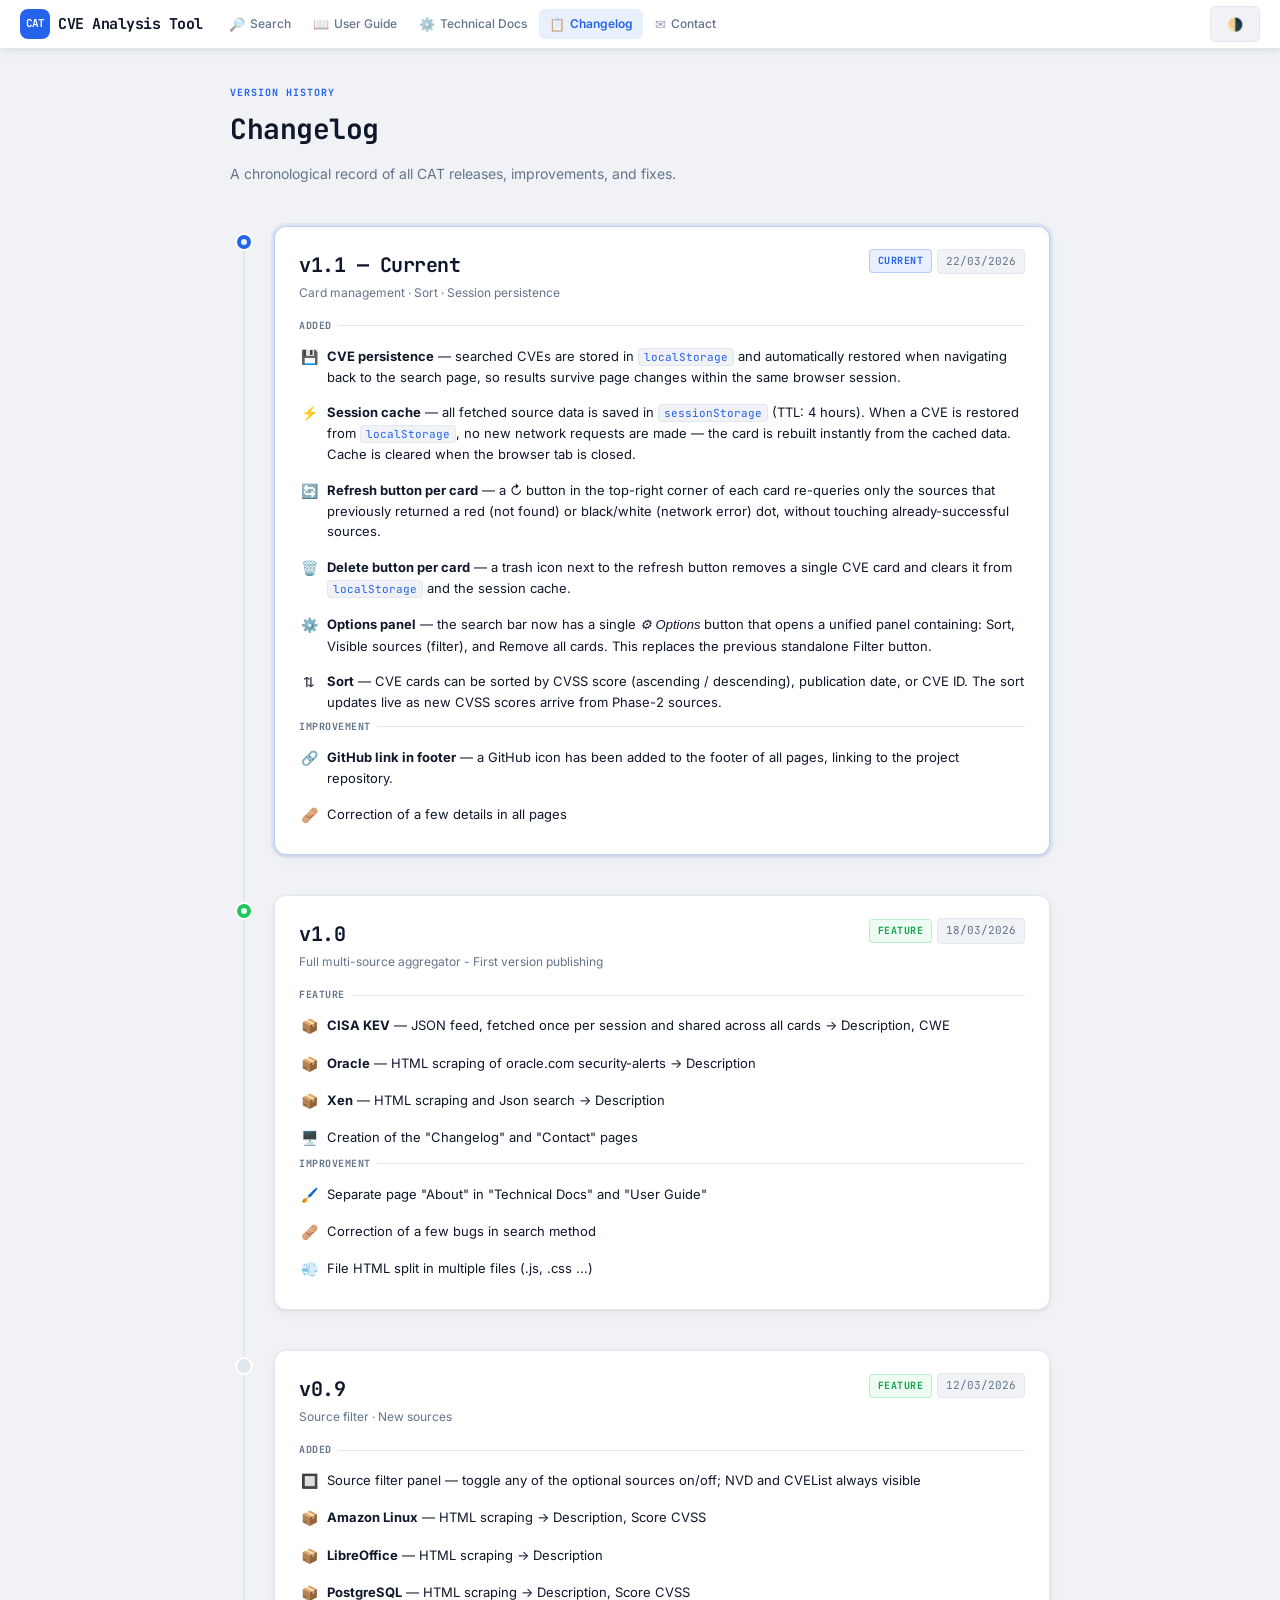
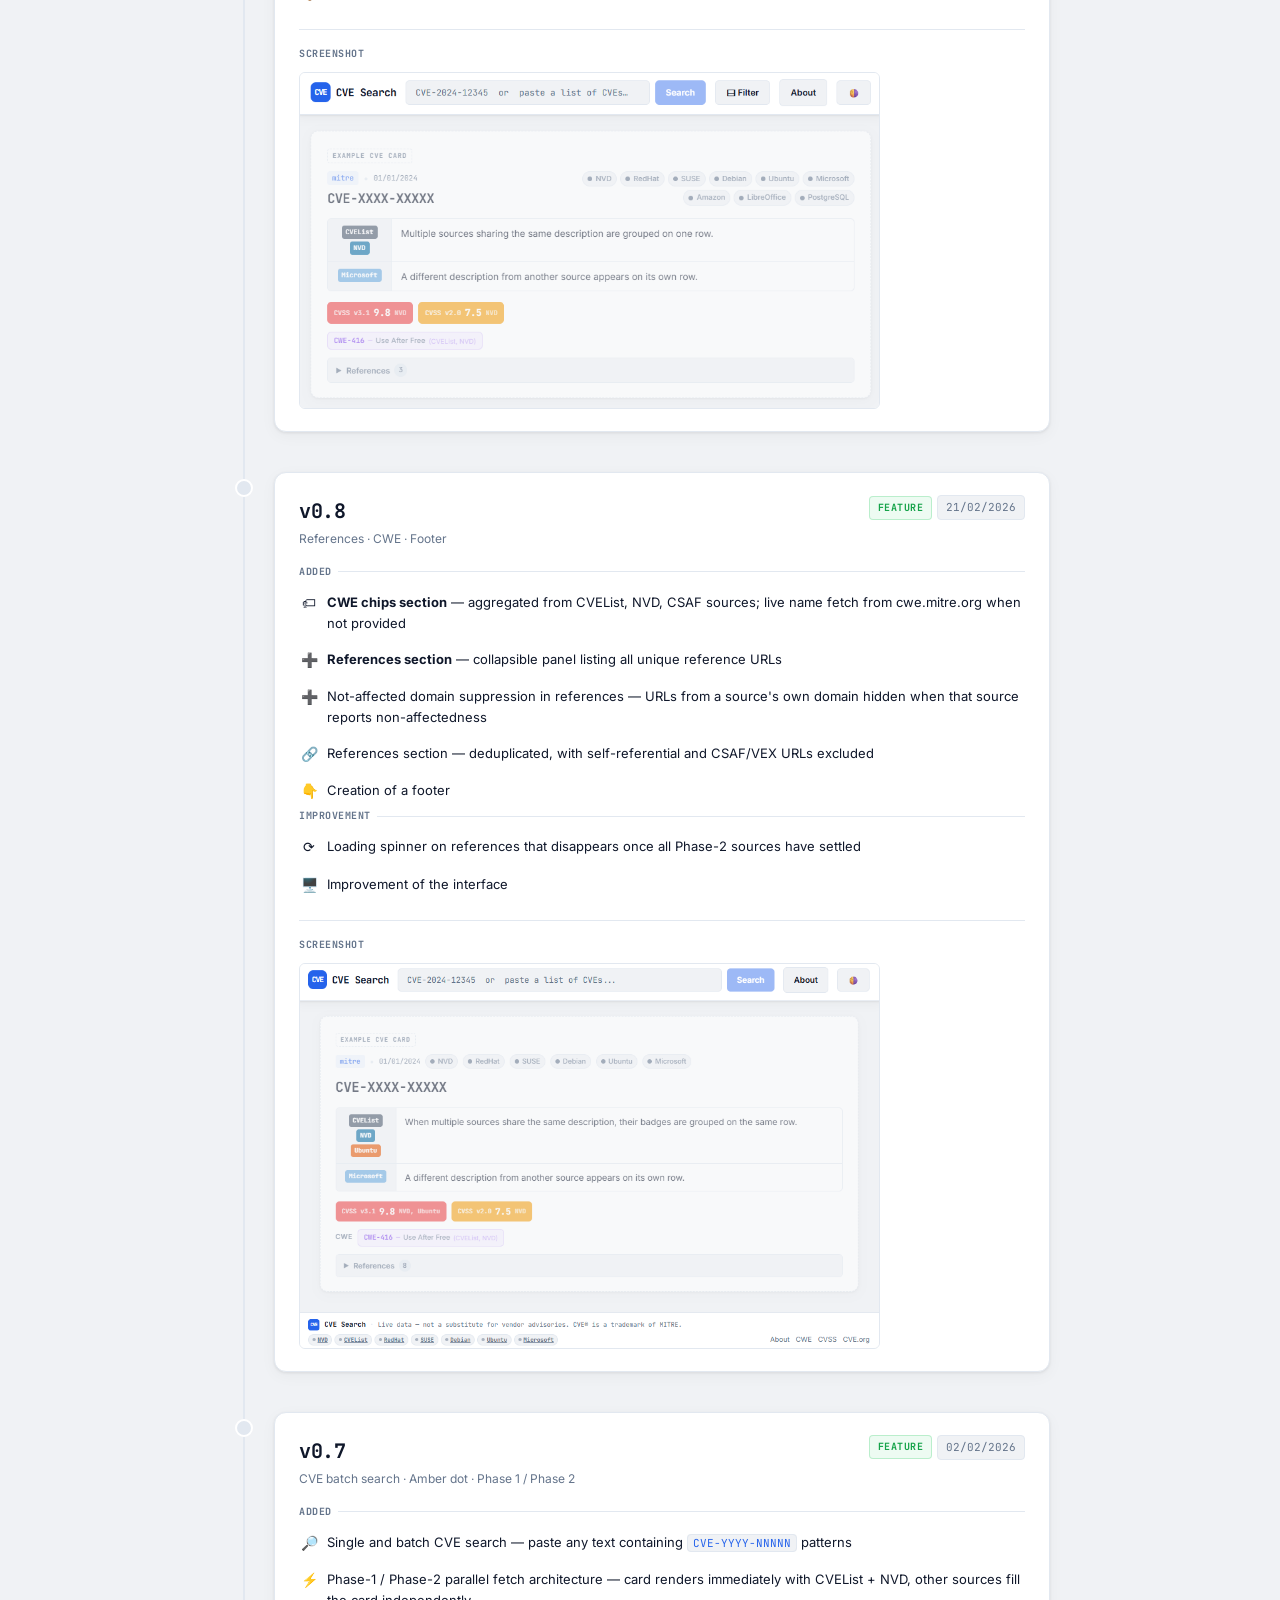
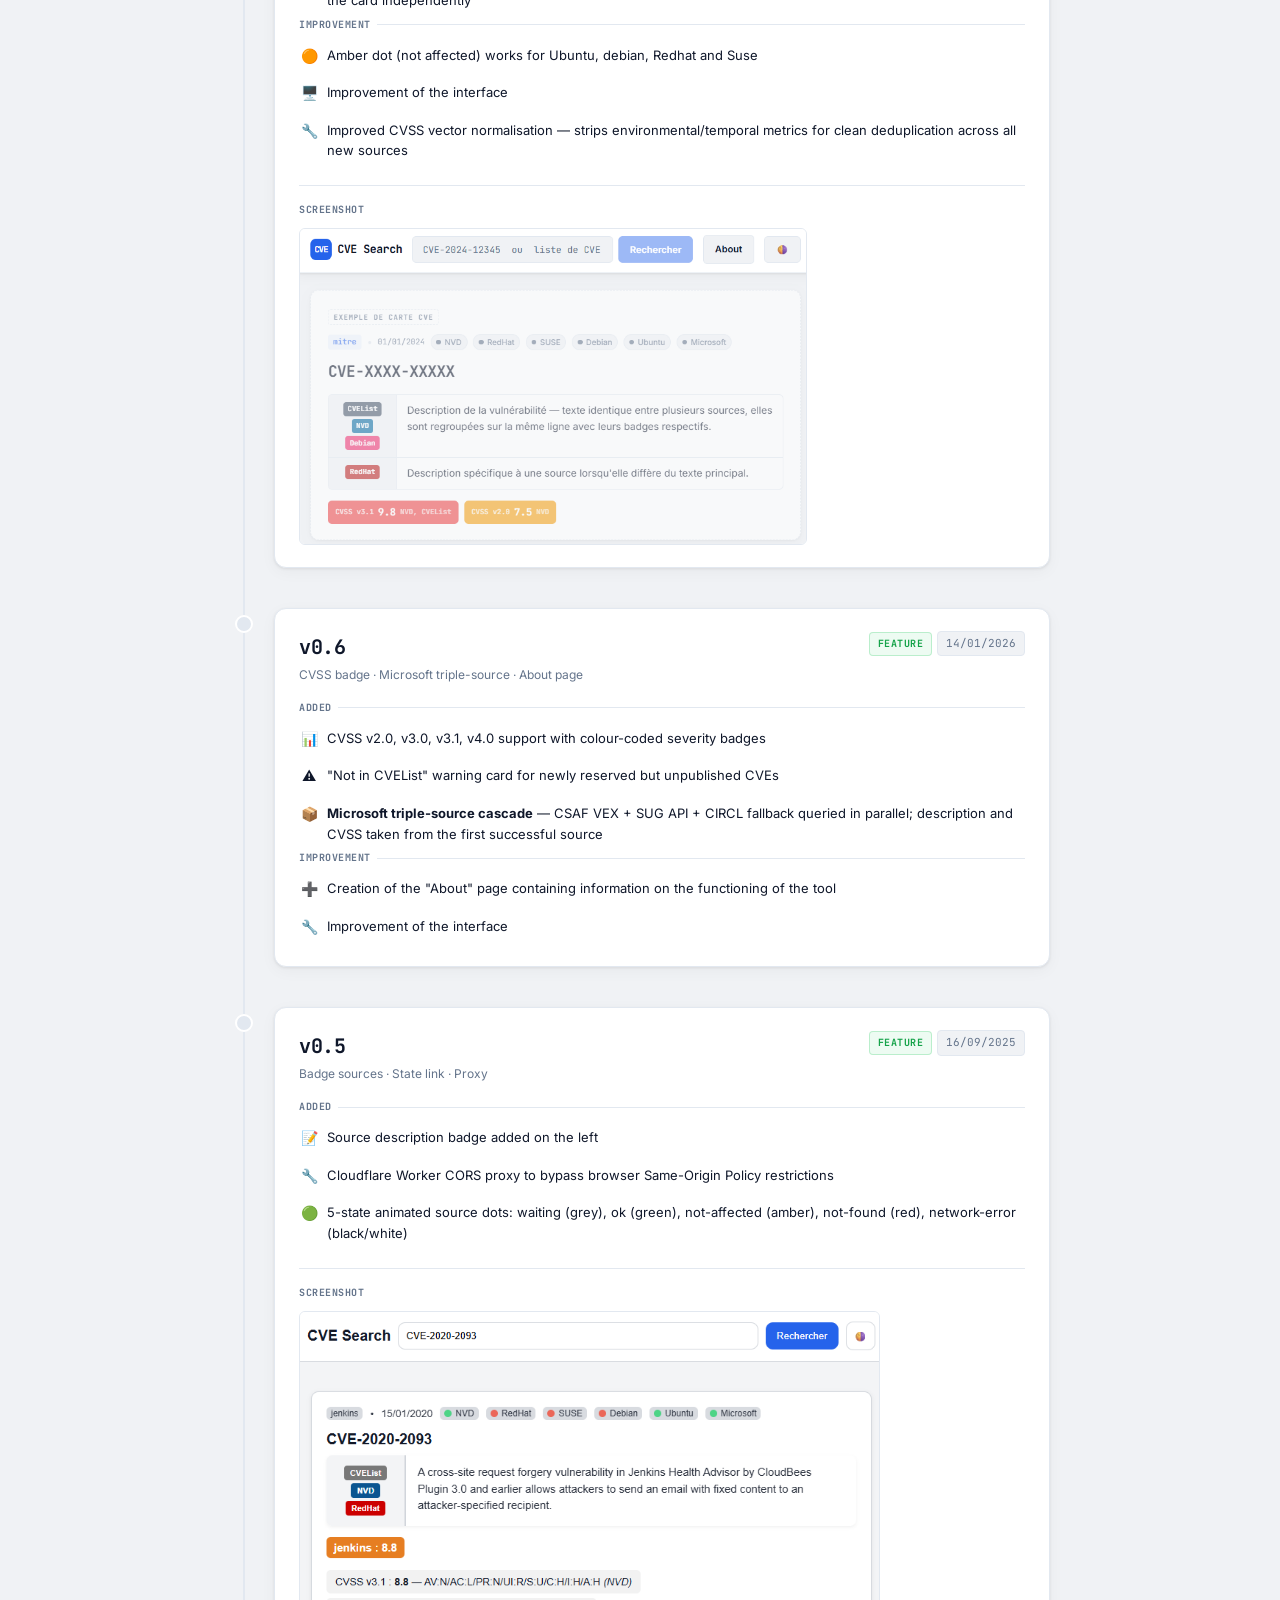
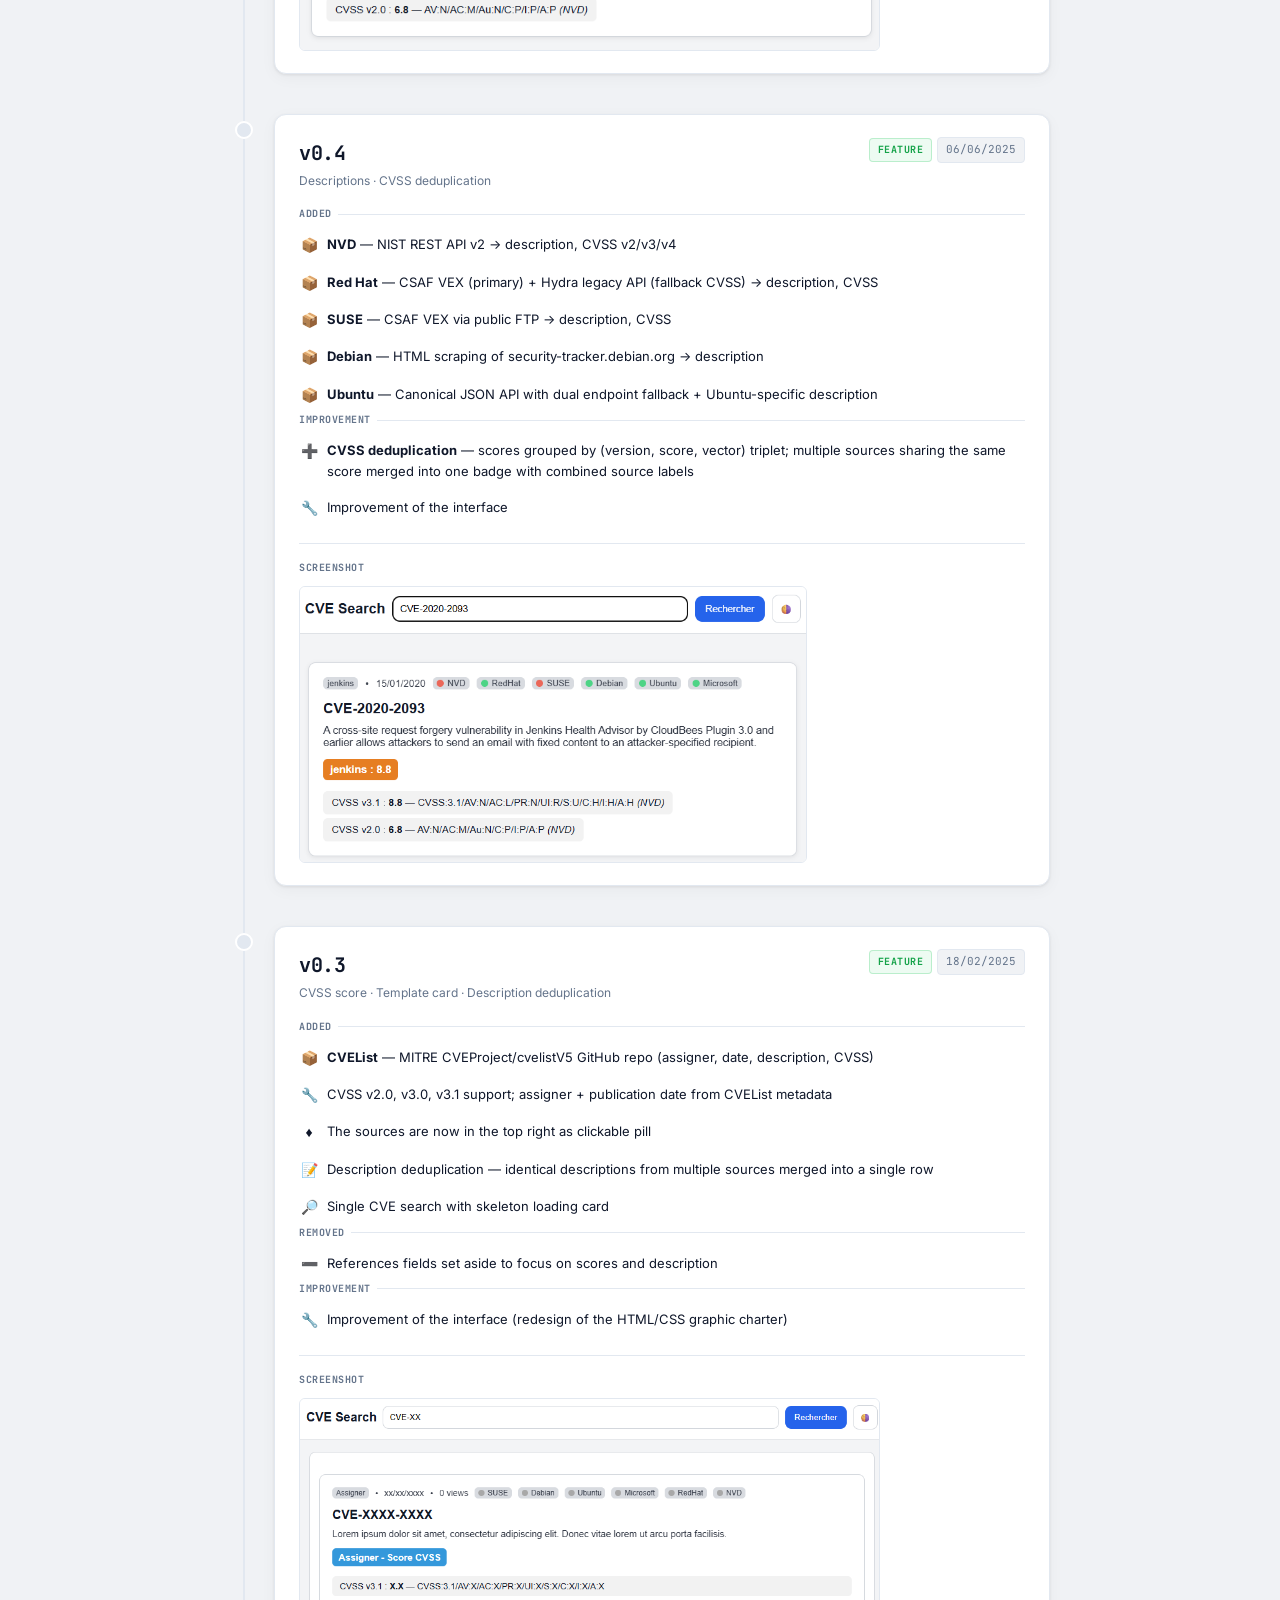
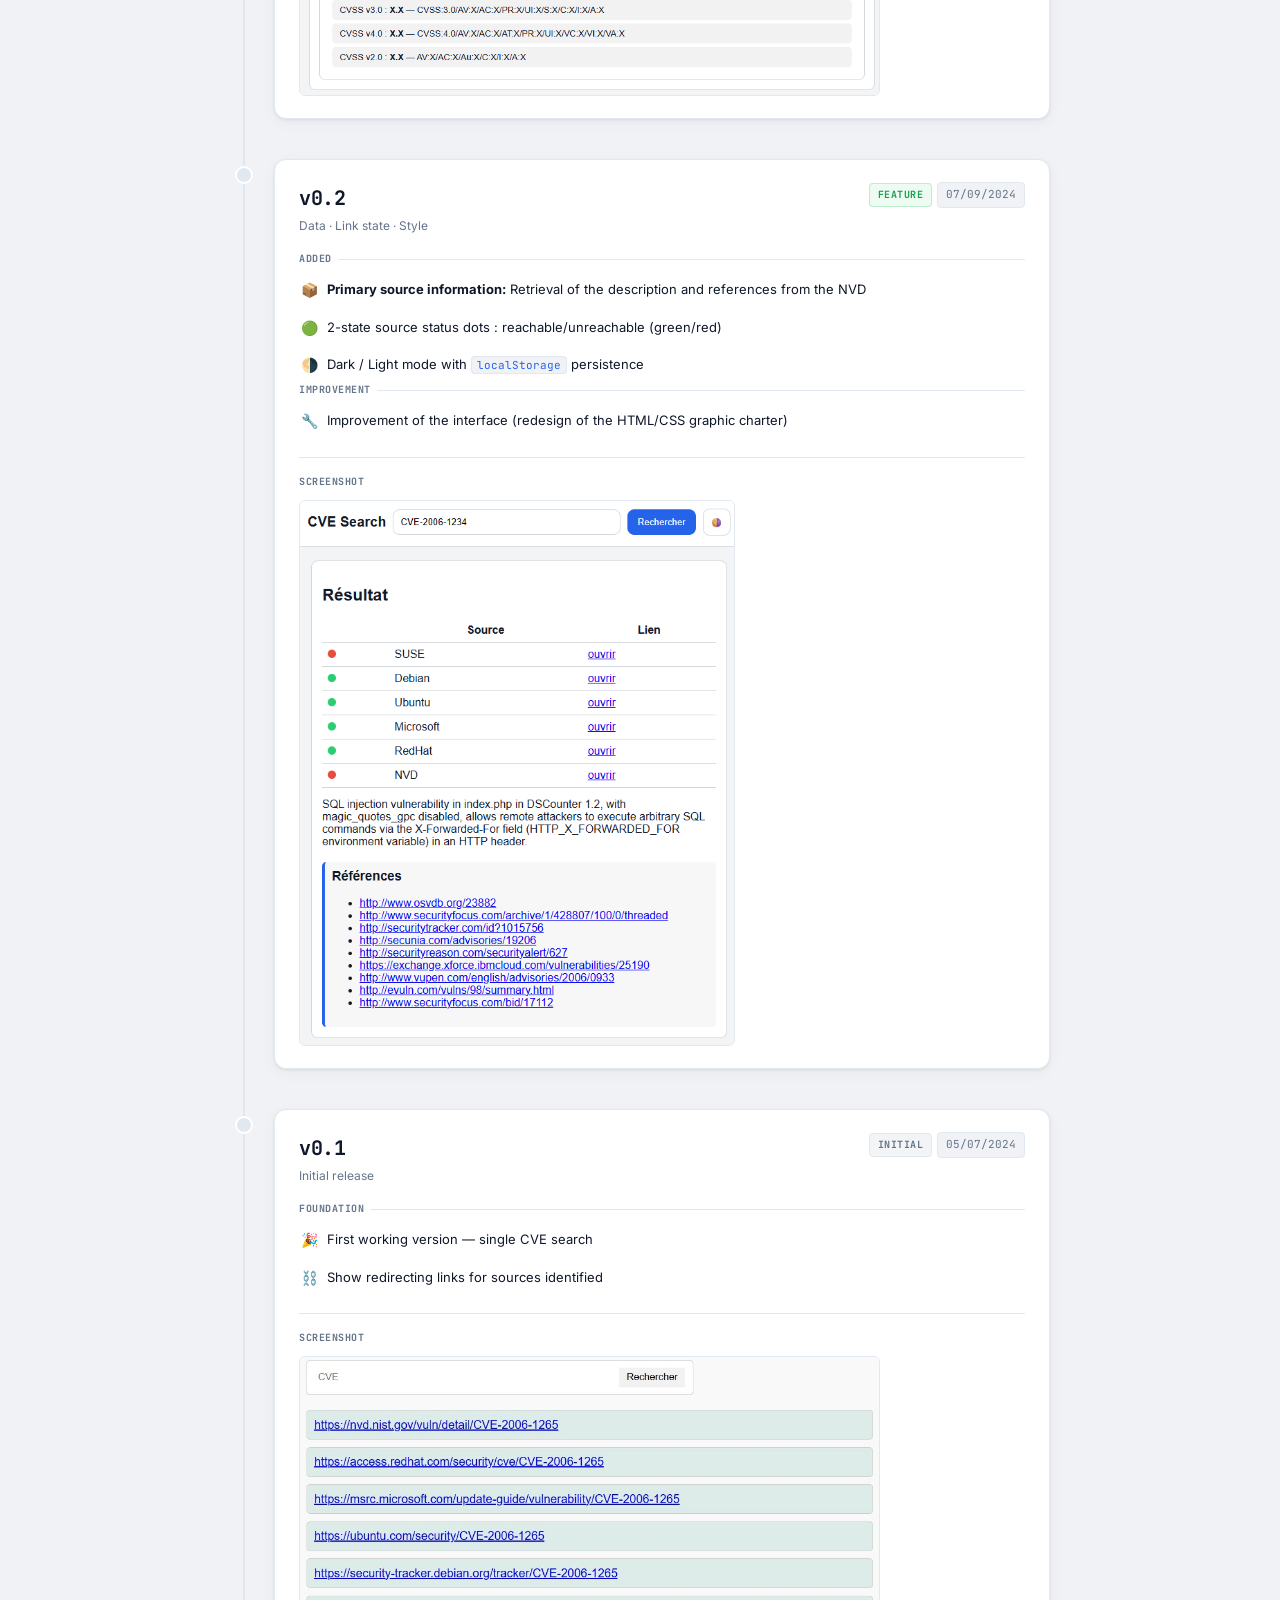
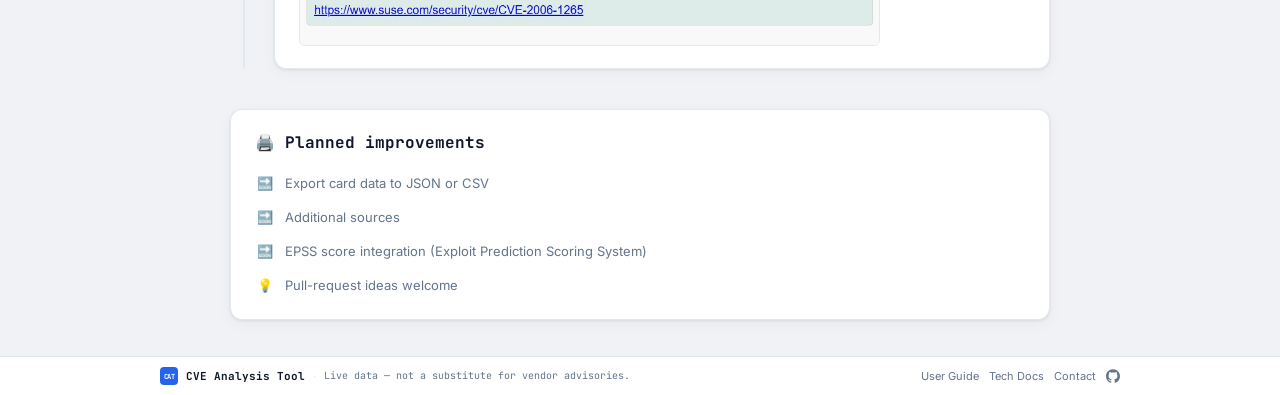
==== commit 491c2ff0: "Release of version 1.1 Adding : - CVE persistence — searched CVEs are stored in localStorage and au" ====
--- a/changelog.html
+++ b/changelog.html
@@ -229,6 +229,8 @@
   .release { padding-left: 34px; }
   .release-card { padding: 16px; }
 }
+.footer-github{display:inline-flex;align-items:center}
+.github-icon{width:14px;height:14px;fill:currentColor;display:block}
 </style>
 </head>
 <body>
@@ -268,11 +270,46 @@
       <div class="release-card current-release">
         <div class="release-card-top">
           <div>
-            <div class="release-version">v1.0 — Current</div>
+            <div class="release-version">v1.1 — Current</div>
+            <div style="font-size:12px;color:var(--text-muted);margin-top:2px">Card management · Sort · Session persistence</div>
+          </div>
+          <div class="release-version-badges">
+            <span class="release-tag tag-current">Current</span>
+            <span class="release-date">22/03/2026</span>
+          </div>
+        </div>
+        <div class="change-groups">
+          <div class="change-group">
+            <div class="change-group-label">Added</div>
+            <ul class="change-list">
+              <li class="change-item"><span class="change-icon">💾</span><span class="change-text"><strong>CVE persistence</strong> — searched CVEs are stored in <code>localStorage</code> and automatically restored when navigating back to the search page, so results survive page changes within the same browser session.</span></li>
+              <li class="change-item"><span class="change-icon">⚡</span><span class="change-text"><strong>Session cache</strong> — all fetched source data is saved in <code>sessionStorage</code> (TTL: 4 hours). When a CVE is restored from <code>localStorage</code>, no new network requests are made — the card is rebuilt instantly from the cached data. Cache is cleared when the browser tab is closed.</span></li>
+              <li class="change-item"><span class="change-icon">🔄</span><span class="change-text"><strong>Refresh button per card</strong> — a ↻ button in the top-right corner of each card re-queries only the sources that previously returned a red (not found) or black/white (network error) dot, without touching already-successful sources.</span></li>
+              <li class="change-item"><span class="change-icon">🗑️</span><span class="change-text"><strong>Delete button per card</strong> — a trash icon next to the refresh button removes a single CVE card and clears it from <code>localStorage</code> and the session cache.</span></li>
+              <li class="change-item"><span class="change-icon">⚙️</span><span class="change-text"><strong>Options panel</strong> — the search bar now has a single <em>⚙ Options</em> button that opens a unified panel containing: Sort, Visible sources (filter), and Remove all cards. This replaces the previous standalone Filter button.</span></li>
+              <li class="change-item"><span class="change-icon">⇅</span><span class="change-text"><strong>Sort</strong> — CVE cards can be sorted by CVSS score (ascending / descending), publication date, or CVE ID. The sort updates live as new CVSS scores arrive from Phase-2 sources.</span></li>
+            </ul>
+            <div class="change-group-label">Improvement</div>
+              <ul class="change-list">
+                <li class="change-item"><span class="change-icon">🔗</span><span class="change-text"><strong>GitHub link in footer</strong> — a GitHub icon has been added to the footer of all pages, linking to the project repository.</span></li>
+                <li class="change-item"><span class="change-icon">🩹</span><span class="change-text">Correction of a few details in all pages</span></li>
+              </ul>
+          </div>
+        </div>
+      </div>
+    </div>
+
+    <!-- ─── v1.0 ─────────────────────────────────────────────── -->
+    <div class="release">
+      <div class="release-dot latest"><div class="release-dot-inner"></div></div>
+      <div class="release-card">
+        <div class="release-card-top">
+          <div>
+            <div class="release-version">v1.0</div>
             <div style="font-size:12px;color:var(--text-muted);margin-top:2px">Full multi-source aggregator - First version publishing</div>
           </div>
           <div class="release-version-badges">
-            <span class="release-tag tag-current">Current</span>
+            <span class="release-tag tag-feature">Feature</span>
             <span class="release-date">18/03/2026</span>
           </div>
         </div>
@@ -288,7 +325,7 @@
             <div class="change-group-label">Improvement</div>
                 <ul class="change-list">
                   <li class="change-item"><span class="change-icon">🖌️</span><span class="change-text">Separate page "About" in "Technical Docs" and "User Guide"</span></li>
-                  <li class="change-item"><span class="change-icon">🩹</span><span class="change-text">Correction of few bugs in search method</span></li>
+                  <li class="change-item"><span class="change-icon">🩹</span><span class="change-text">Correction of a few bugs in search method</span></li>
                   <li class="change-item"><span class="change-icon">💨</span><span class="change-text">File HTML split in multiple files (.js, .css ...)</span></li>
                 </ul>
             </div>
@@ -618,7 +655,6 @@
       <li class="roadmap-item"><span class="roadmap-icon">🔜</span>Export card data to JSON or CSV</li>
       <li class="roadmap-item"><span class="roadmap-icon">🔜</span>Additional sources</li>
       <li class="roadmap-item"><span class="roadmap-icon">🔜</span>EPSS score integration (Exploit Prediction Scoring System)</li>
-      <li class="roadmap-item"><span class="roadmap-icon">🔜</span>Browser history / session persistence for already-searched CVEs</li>
       <li class="roadmap-item"><span class="roadmap-icon">💡</span>Pull-request ideas welcome</li>
     </ul>
   </div>
@@ -637,6 +673,9 @@
       <a href="user-guide.html">User Guide</a>
       <a href="technical-doc.html">Tech Docs</a>
       <a href="contact.html">Contact</a>
+      <a href="https://github.com/Alex-BRZK" target="_blank" rel="noopener noreferrer" class="footer-github" title="GitHub — Alex-BRZK">
+        <svg class="github-icon" xmlns="http://www.w3.org/2000/svg" viewBox="0 0 24 24" aria-hidden="true"><path d="M12 .297c-6.63 0-12 5.373-12 12 0 5.303 3.438 9.8 8.205 11.385.6.113.82-.258.82-.577 0-.285-.01-1.04-.015-2.04-3.338.724-4.042-1.61-4.042-1.61-.546-1.385-1.335-1.755-1.335-1.755-1.087-.744.084-.729.084-.729 1.205.084 1.838 1.236 1.838 1.236 1.07 1.835 2.809 1.305 3.495.998.108-.776.417-1.305.76-1.605-2.665-.3-5.466-1.332-5.466-5.93 0-1.31.465-2.38 1.235-3.22-.135-.303-.54-1.523.105-3.176 0 0 1.005-.322 3.3 1.23.96-.267 1.98-.399 3-.405 1.02.006 2.04.138 3 .405 2.28-1.552 3.285-1.23 3.285-1.23.645 1.653.24 2.873.12 3.176.765.84 1.23 1.91 1.23 3.22 0 4.61-2.805 5.625-5.475 5.92.42.36.81 1.096.81 2.22 0 1.606-.015 2.896-.015 3.286 0 .315.21.69.825.57C20.565 22.092 24 17.592 24 12.297c0-6.627-5.373-12-12-12"/></svg>
+      </a>
     </div>
   </div>
 </footer>
@@ -649,4 +688,4 @@
 }
 </script>
 </body>
-</html>
+</html>
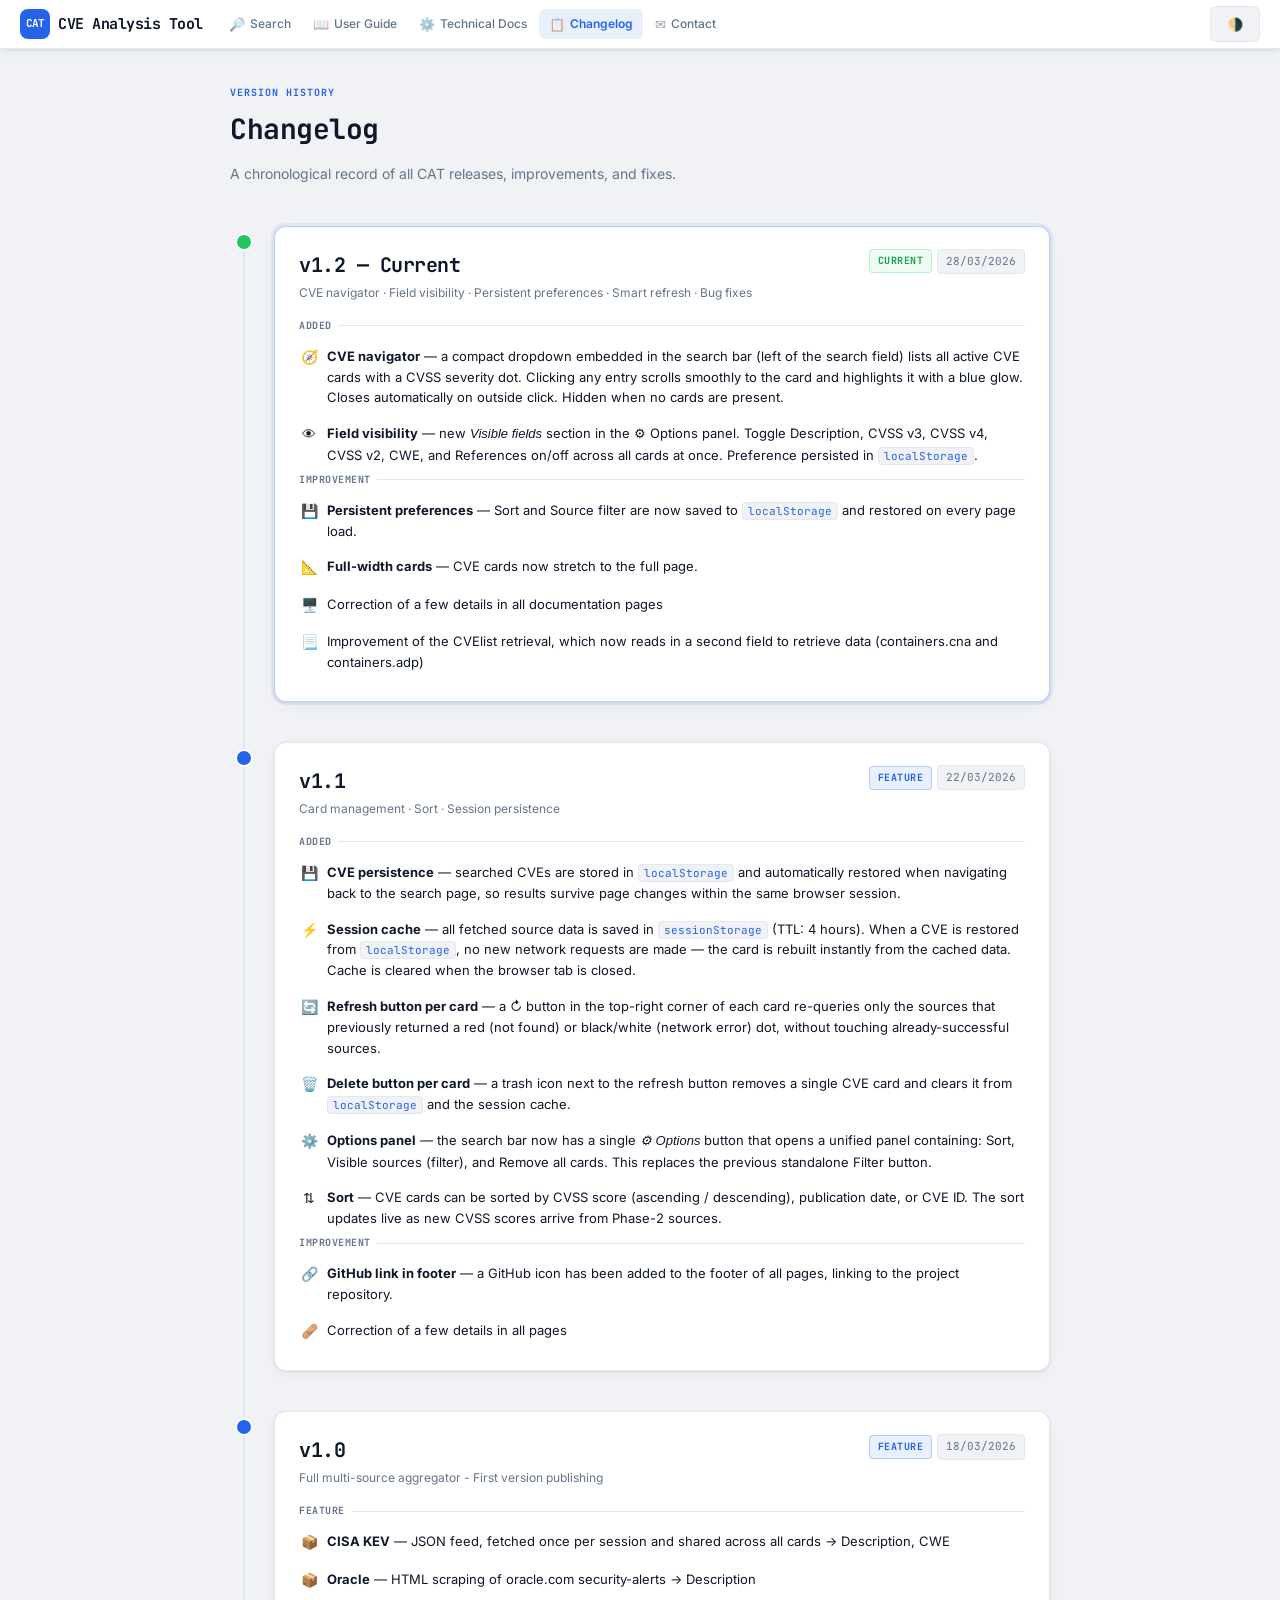
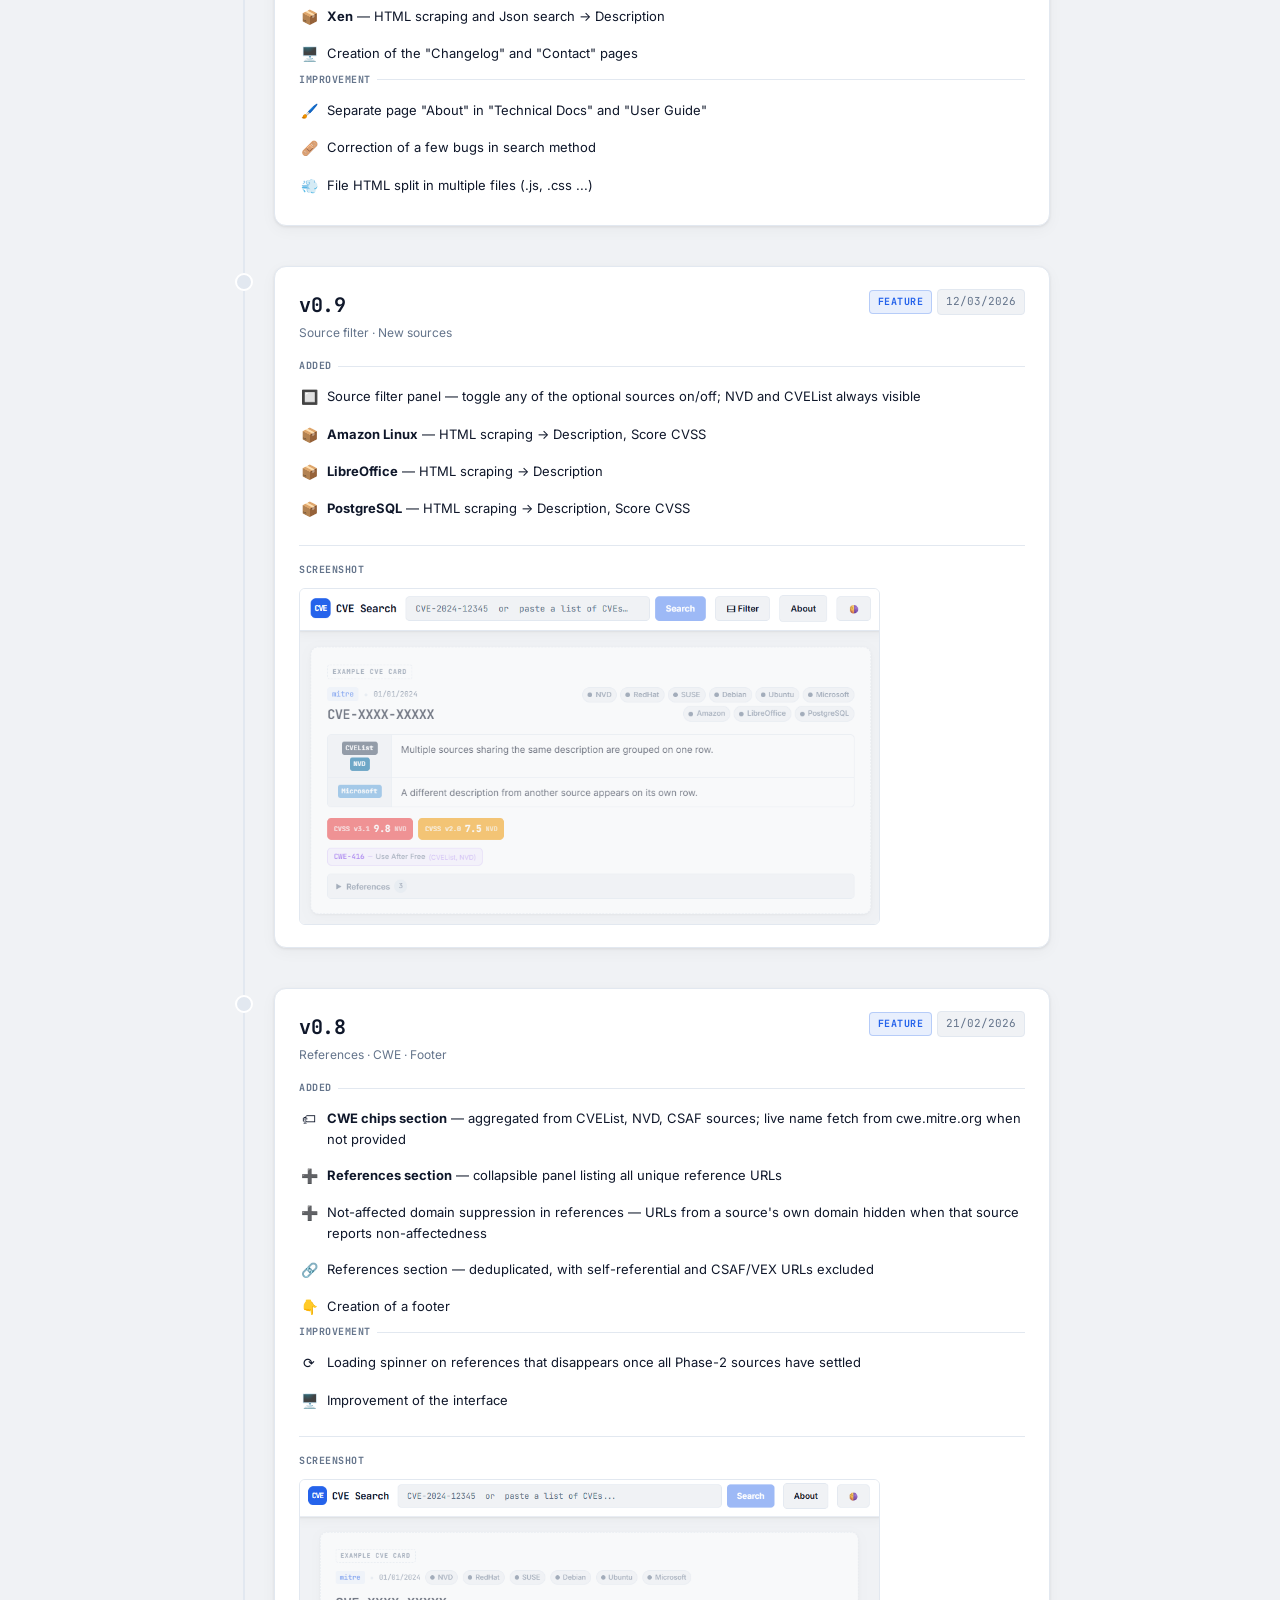
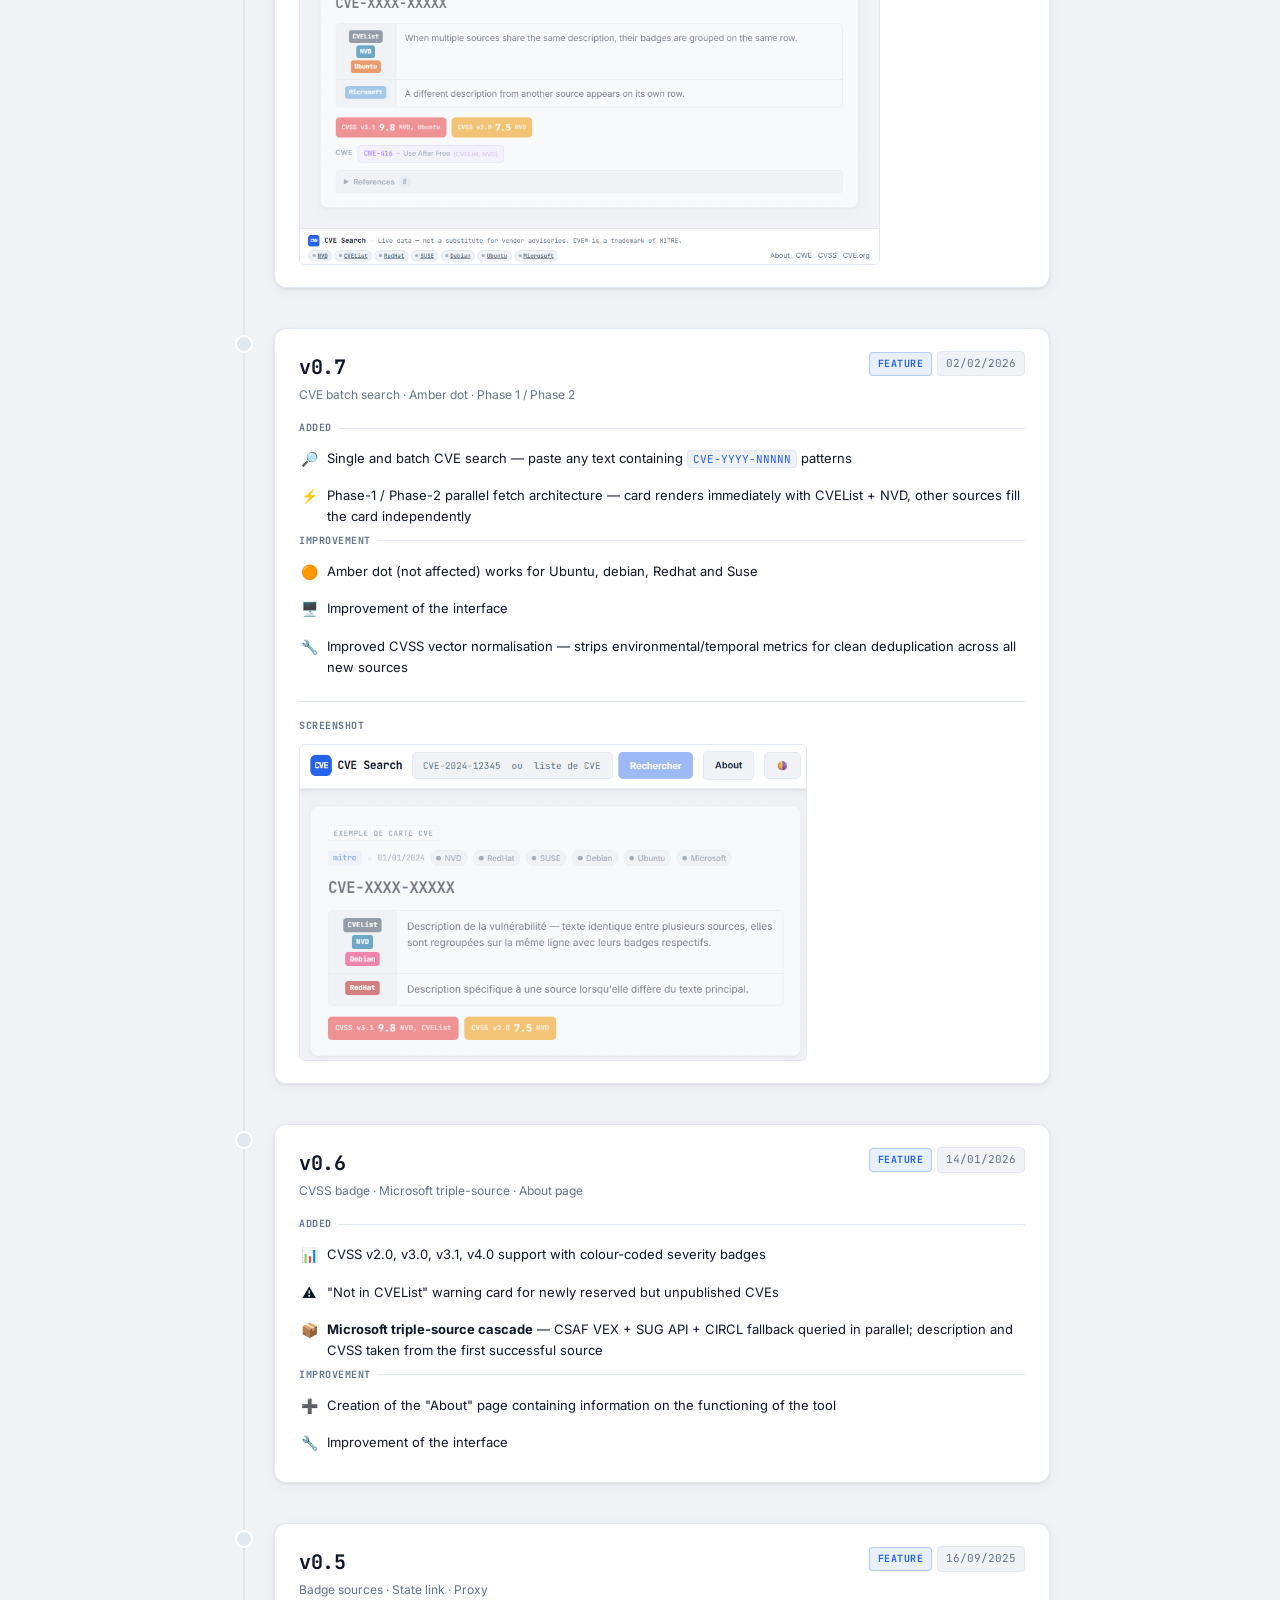
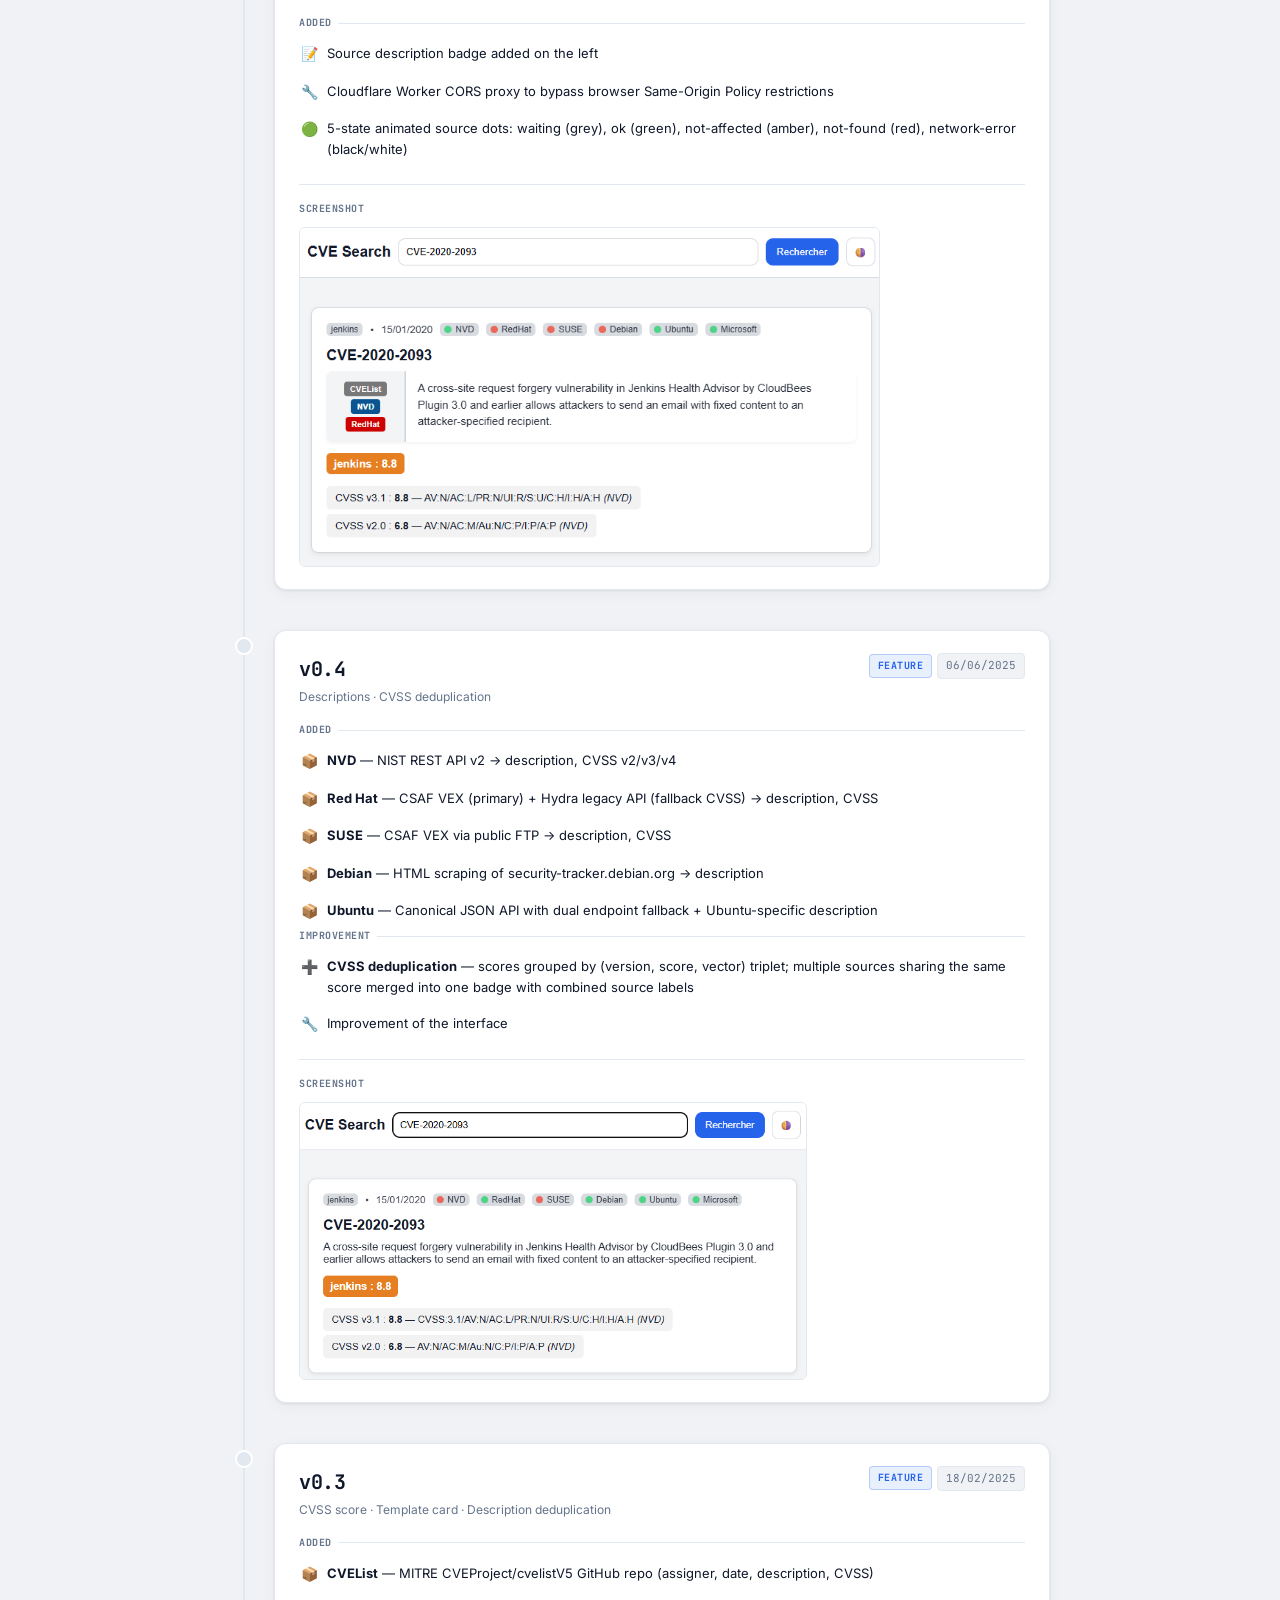
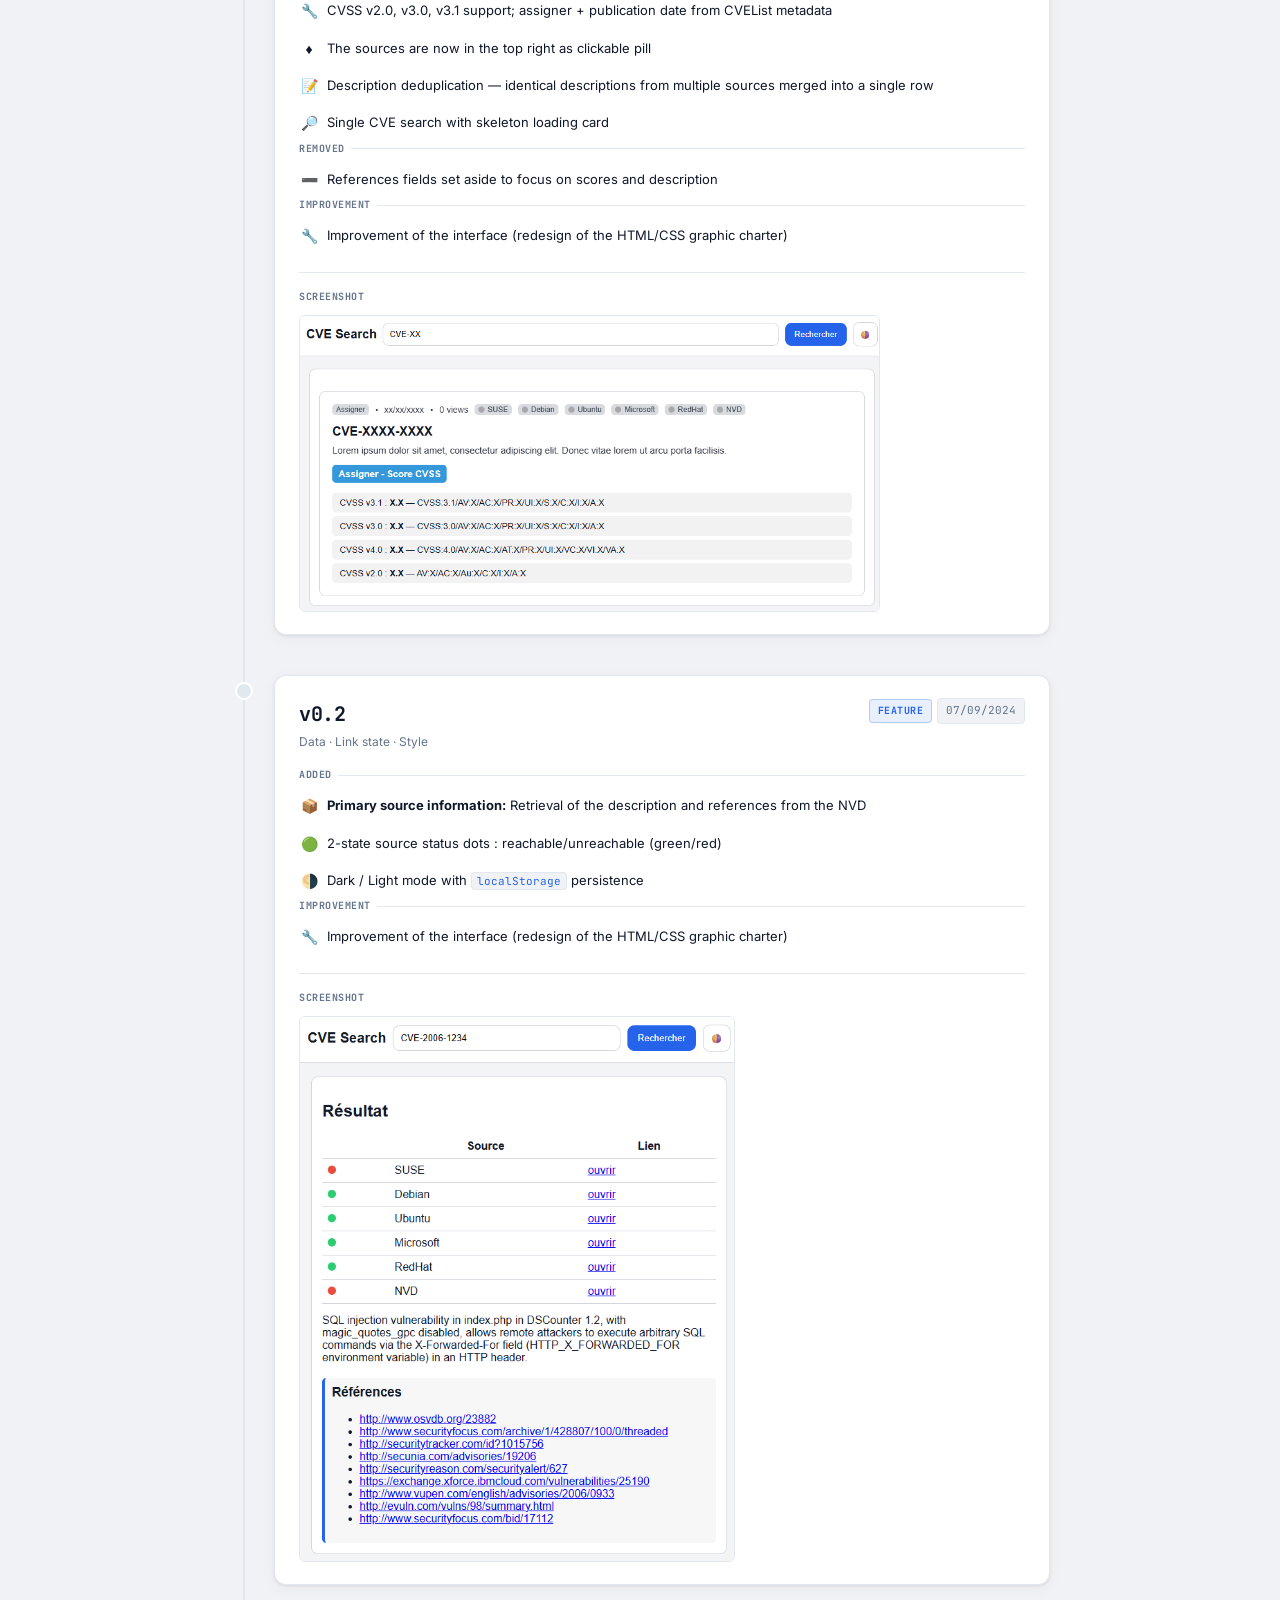
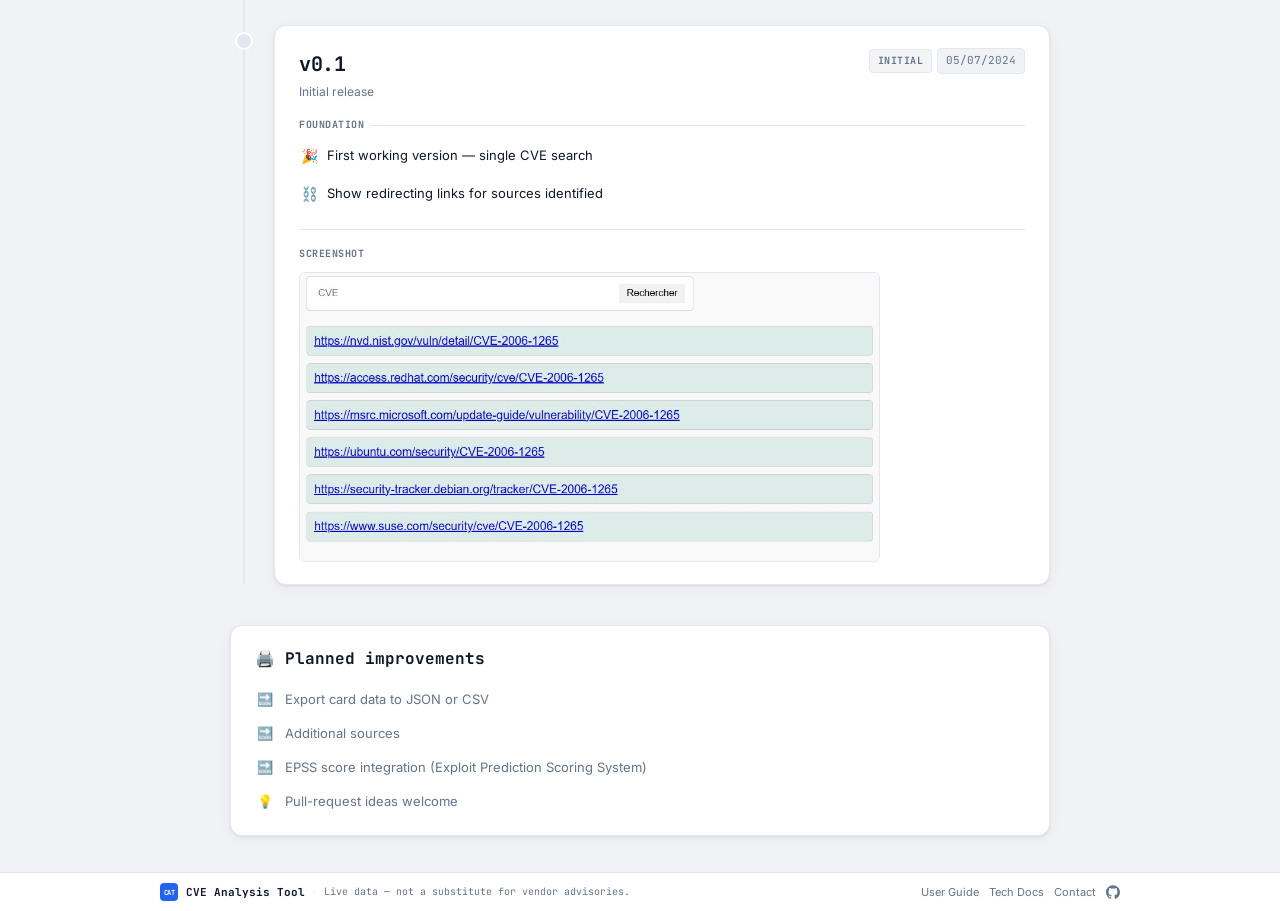
==== commit ce67afd1: "Release of version 1.2 CVE navigator — a compact dropdown embedded in the search bar (left of the se" ====
--- a/changelog.html
+++ b/changelog.html
@@ -75,9 +75,9 @@
   justify-content: center;
   z-index: 1;
 }
-.release-dot.current { background: var(--accent); border-color: var(--card); }
-.release-dot.latest  { background: var(--cvss-low); border-color: var(--card); }
-.release-dot.minor   { background: var(--border); }
+.release-dot.current { background: var(--cvss-low); border-color: var(--card); }
+.release-dot.latest  { background: var(--accent); border-color: var(--card); }
+.release-dot.minor   { background: var(--border); }--accent
 .release-dot-inner {
   width: 6px;
   height: 6px;
@@ -136,8 +136,8 @@
   padding: 3px 8px;
   border-radius: 4px;
 }
-.tag-current  { background: rgba(37,99,235,.1);  color: var(--accent);    border: 1px solid rgba(37,99,235,.25); }
-.tag-feature  { background: rgba(34,197,94,.08); color: #16a34a;          border: 1px solid rgba(34,197,94,.25); }
+.tag-feature  { background: rgba(37,99,235,.1);  color: var(--accent);    border: 1px solid rgba(37,99,235,.25); }
+.tag-current  { background: rgba(34,197,94,.08); color: #16a34a;          border: 1px solid rgba(34,197,94,.25); }
 .tag-fix      { background: rgba(245,158,11,.08); color: #b45309;         border: 1px solid rgba(245,158,11,.25); }
 .tag-initial  { background: rgba(100,116,139,.08); color: var(--text-muted); border: 1px solid var(--border); }
 /* Change list */
@@ -270,11 +270,45 @@
       <div class="release-card current-release">
         <div class="release-card-top">
           <div>
-            <div class="release-version">v1.1 — Current</div>
+            <div class="release-version">v1.2 — Current</div>
+            <div style="font-size:12px;color:var(--text-muted);margin-top:2px">CVE navigator · Field visibility · Persistent preferences · Smart refresh · Bug fixes</div>
+          </div>
+          <div class="release-version-badges">
+            <span class="release-tag tag-current">Current</span>
+            <span class="release-date">28/03/2026</span>
+          </div>
+        </div>
+        <div class="change-groups">
+          <div class="change-group">
+            <div class="change-group-label">Added</div>
+            <ul class="change-list">
+              <li class="change-item"><span class="change-icon">🧭</span><span class="change-text"><strong>CVE navigator</strong> — a compact dropdown embedded in the search bar (left of the search field) lists all active CVE cards with a CVSS severity dot. Clicking any entry scrolls smoothly to the card and highlights it with a blue glow. Closes automatically on outside click. Hidden when no cards are present.</span></li>
+              <li class="change-item"><span class="change-icon">👁</span><span class="change-text"><strong>Field visibility</strong> — new <em>Visible fields</em> section in the ⚙ Options panel. Toggle Description, CVSS v3, CVSS v4, CVSS v2, CWE, and References on/off across all cards at once. Preference persisted in <code>localStorage</code>.</span></li>
+
+            </ul>
+            <div class="change-group-label">Improvement</div>
+            <ul class="change-list">
+              <li class="change-item"><span class="change-icon">💾</span><span class="change-text"><strong>Persistent preferences</strong> — Sort and Source filter are now saved to <code>localStorage</code> and restored on every page load.</span></li>
+              <li class="change-item"><span class="change-icon">📐</span><span class="change-text"><strong>Full-width cards</strong> — CVE cards now stretch to the full page.</span></li>
+              <li class="change-item"><span class="change-icon">🖥️</span><span class="change-text">Correction of a few details in all documentation pages</span></li>
+              <li class="change-item"><span class="change-icon">📃</span><span class="change-text">Improvement of the CVElist retrieval, which now reads in a second field to retrieve data (containers.cna and containers.adp)</span></li> 
+            </ul>
+          </div>
+        </div>
+      </div>
+    </div>
+
+    <!-- ─── v1.1 ──────────────────────────────────────────────────── -->
+    <div class="release">
+      <div class="release-dot latest"><div class="release-dot-inner"></div></div>
+      <div class="release-card">
+        <div class="release-card-top">
+          <div>
+            <div class="release-version">v1.1</div>
             <div style="font-size:12px;color:var(--text-muted);margin-top:2px">Card management · Sort · Session persistence</div>
           </div>
           <div class="release-version-badges">
-            <span class="release-tag tag-current">Current</span>
+            <span class="release-tag tag-feature">Feature</span>
             <span class="release-date">22/03/2026</span>
           </div>
         </div>
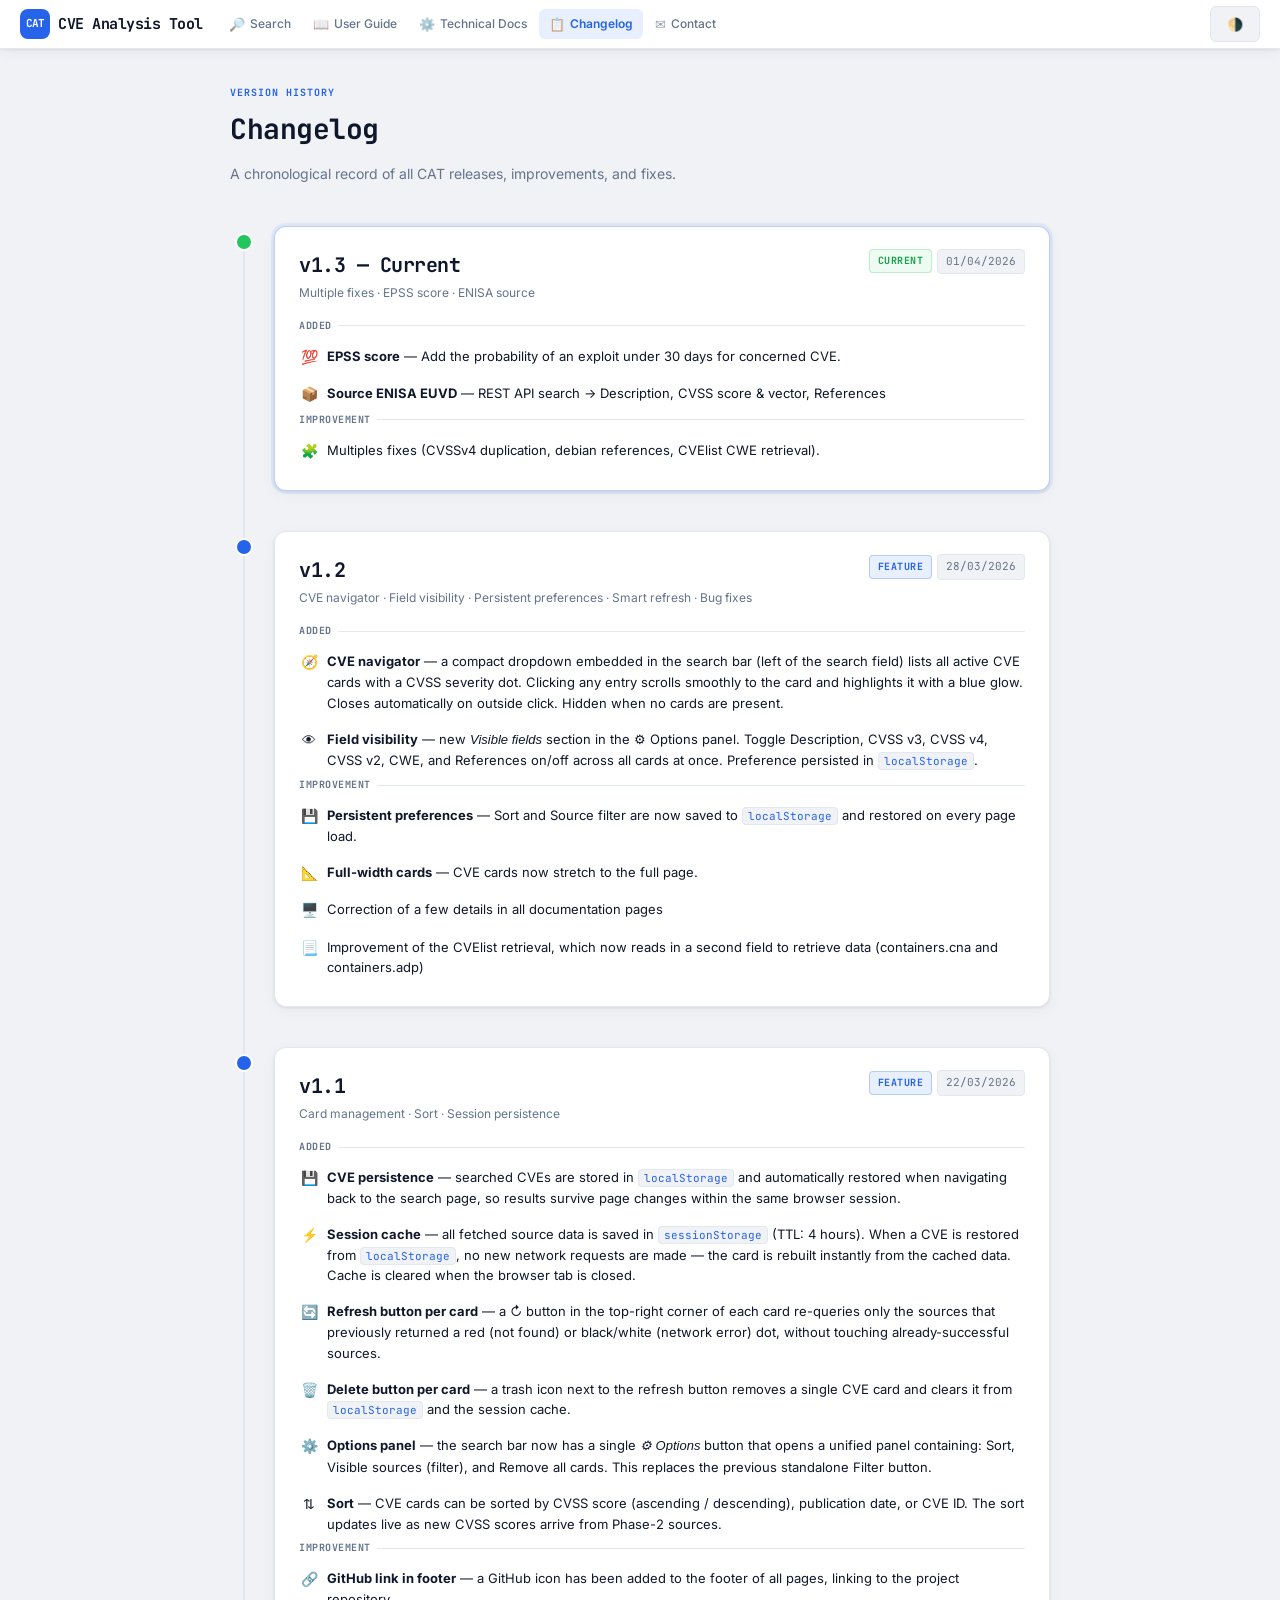
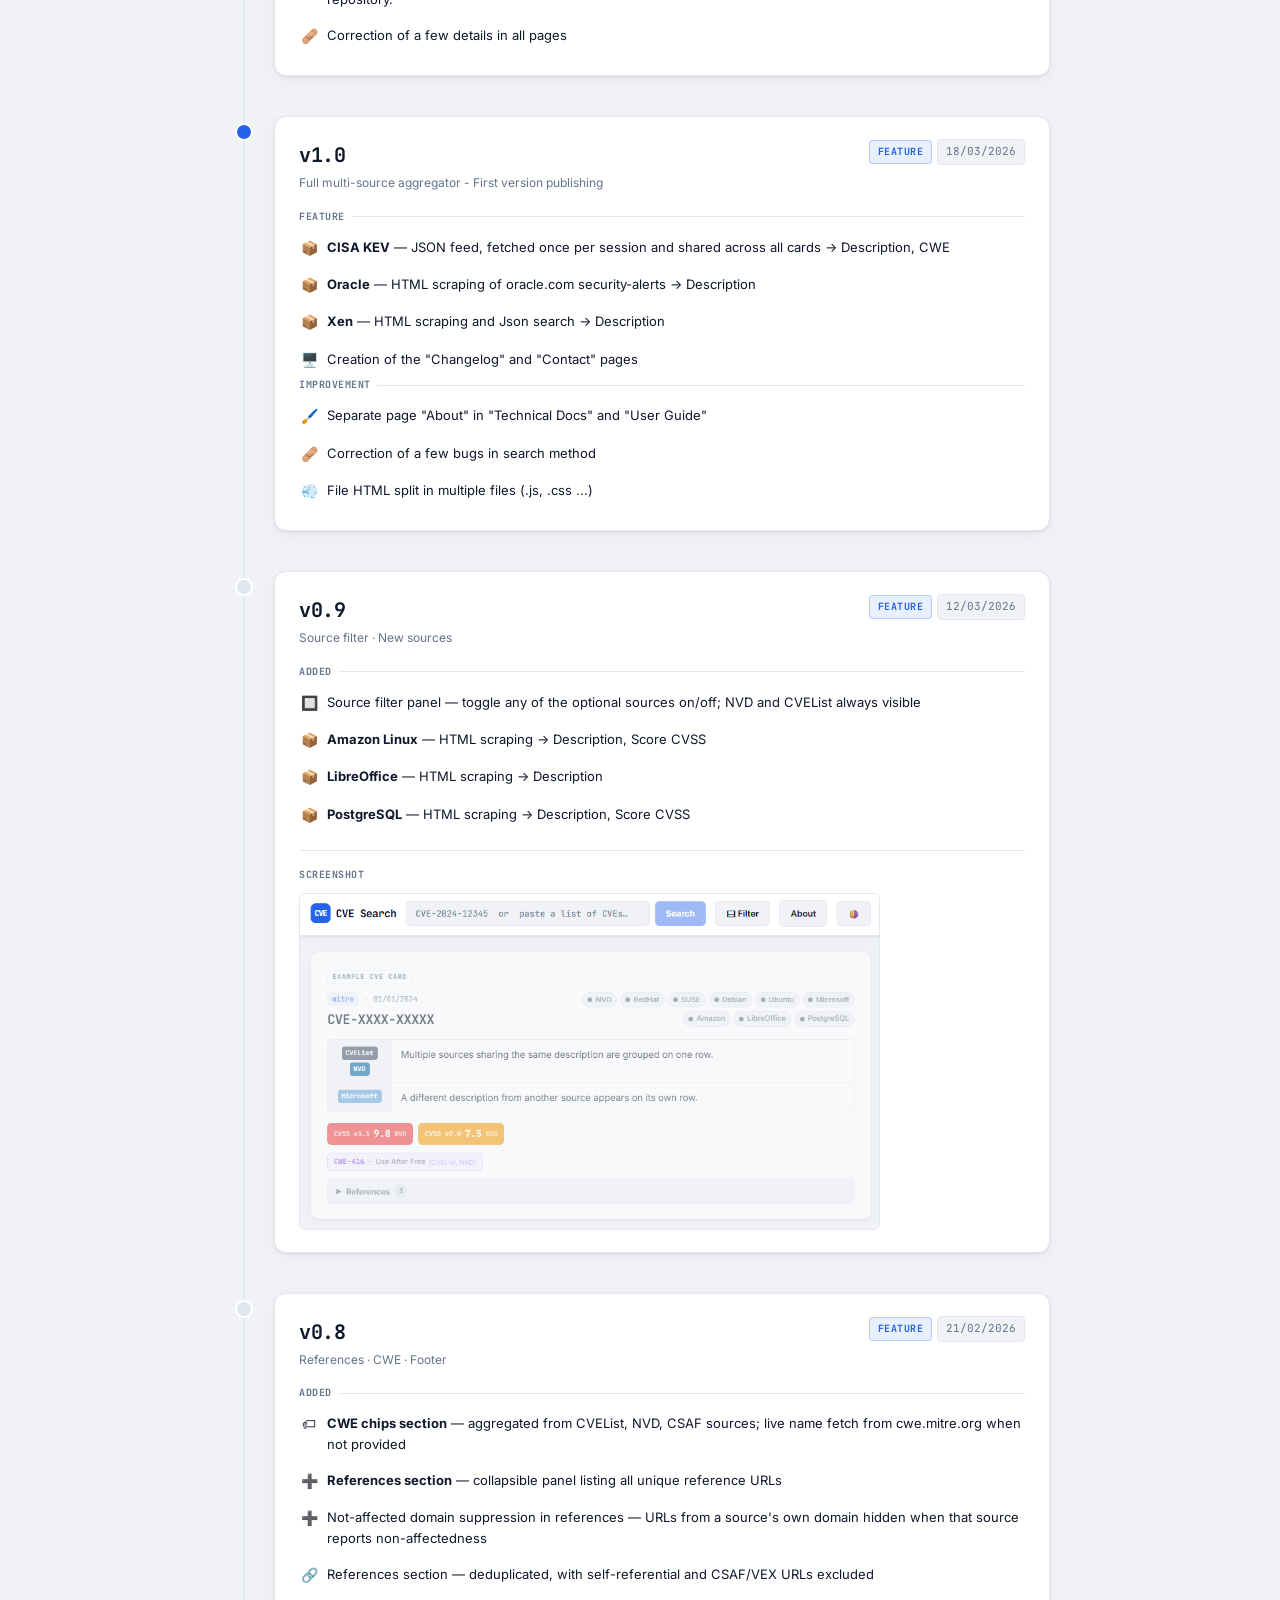
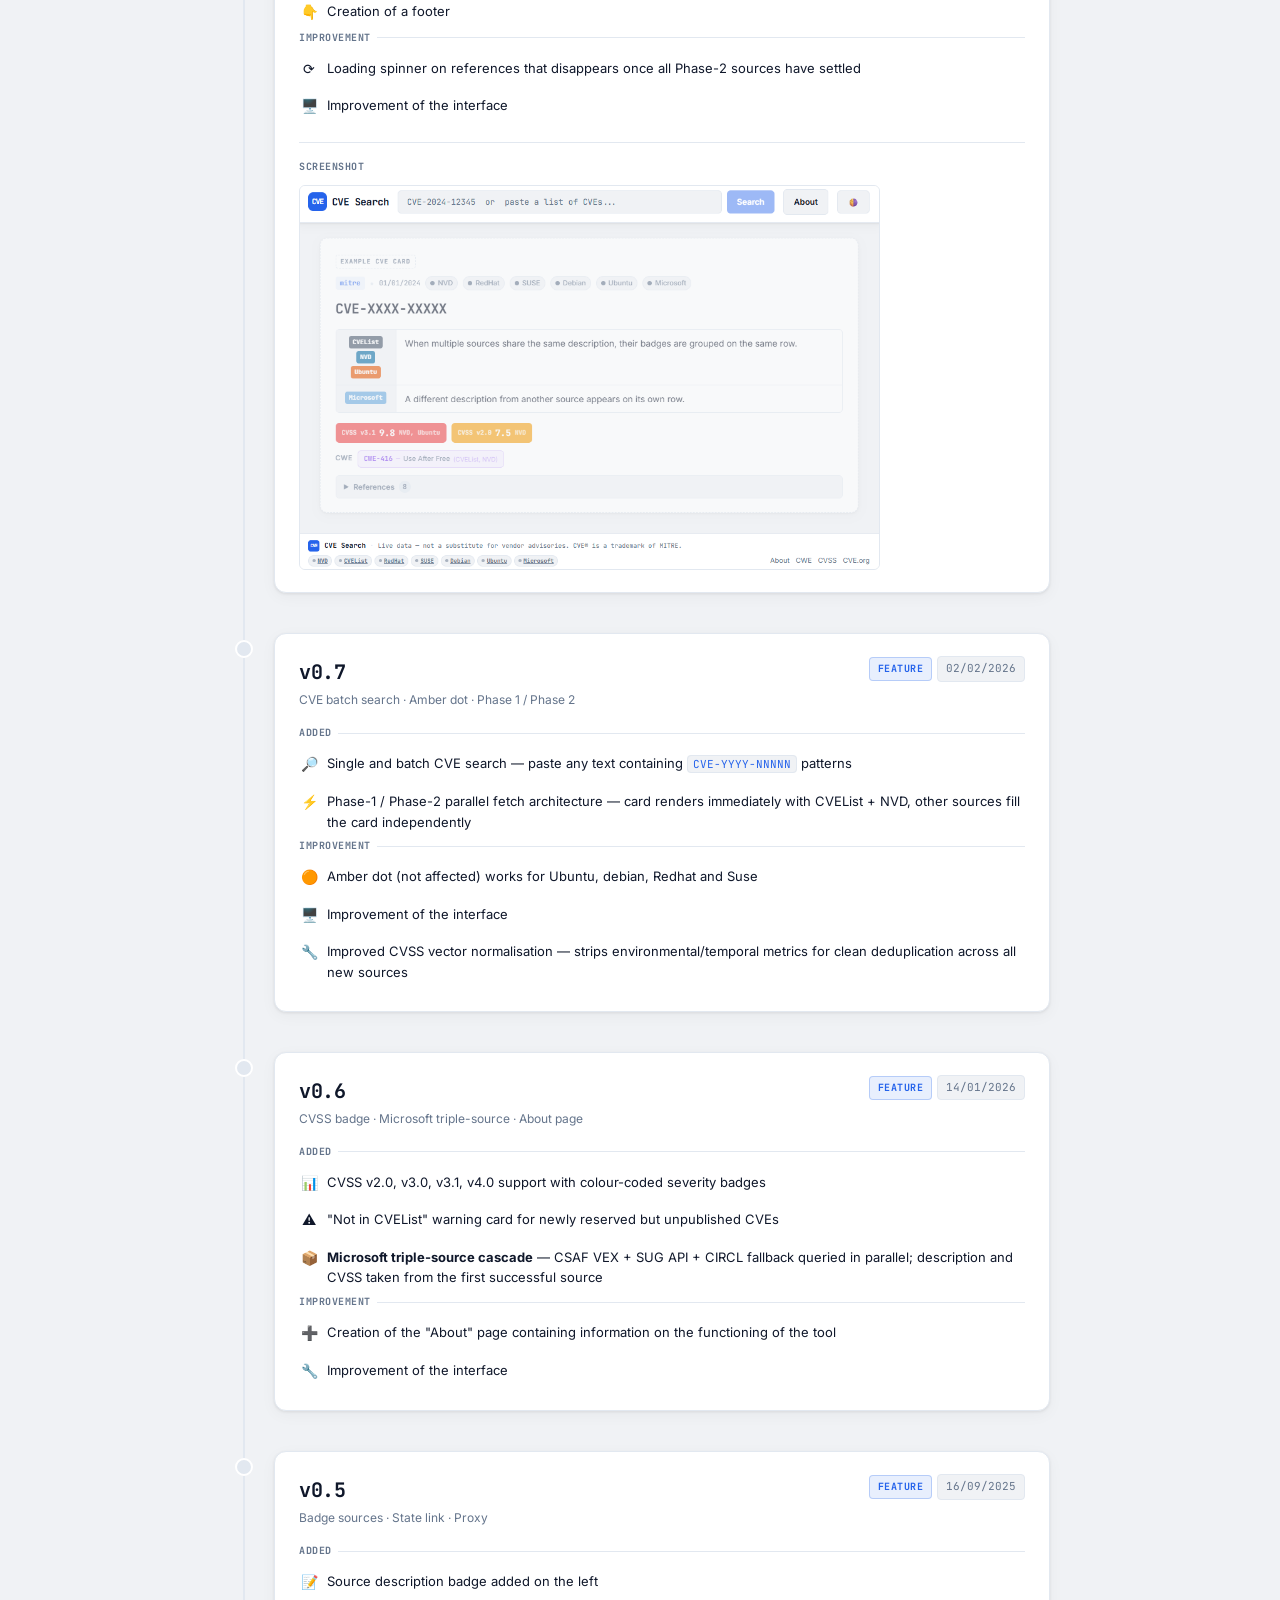
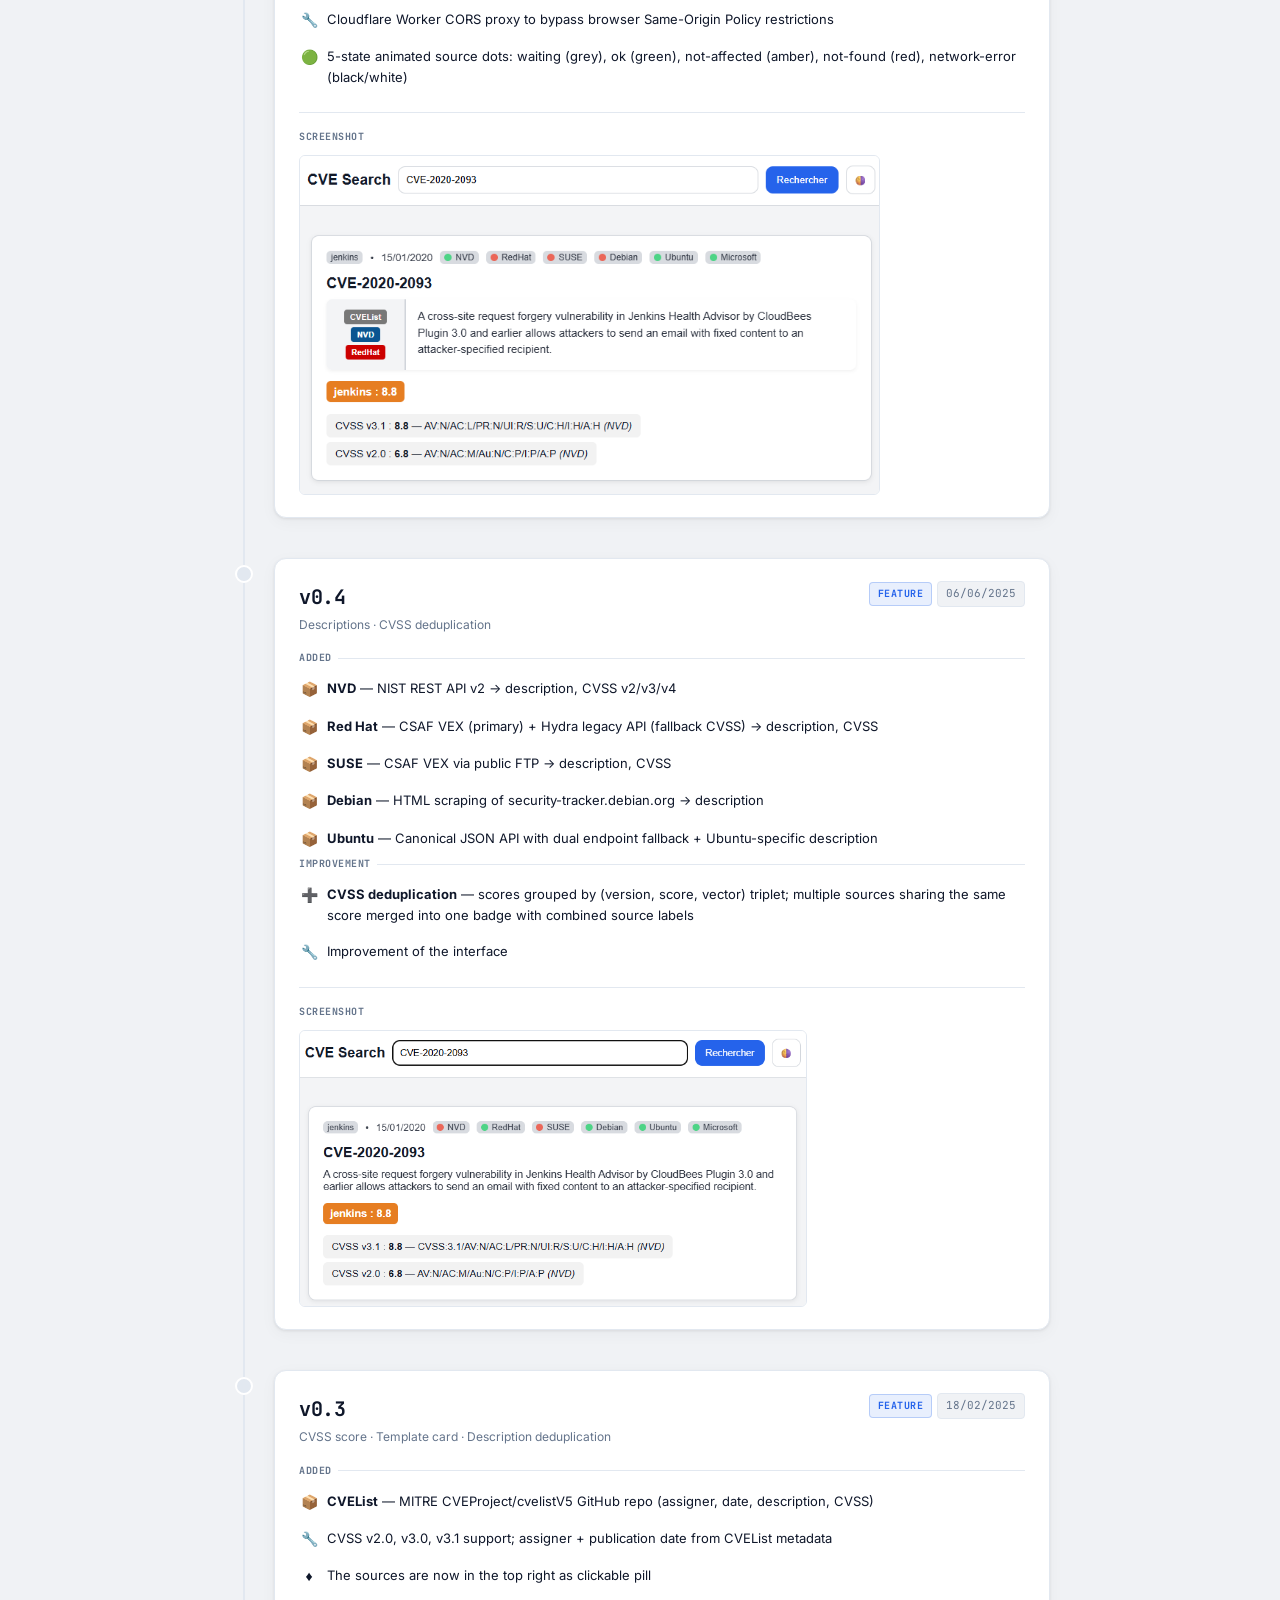
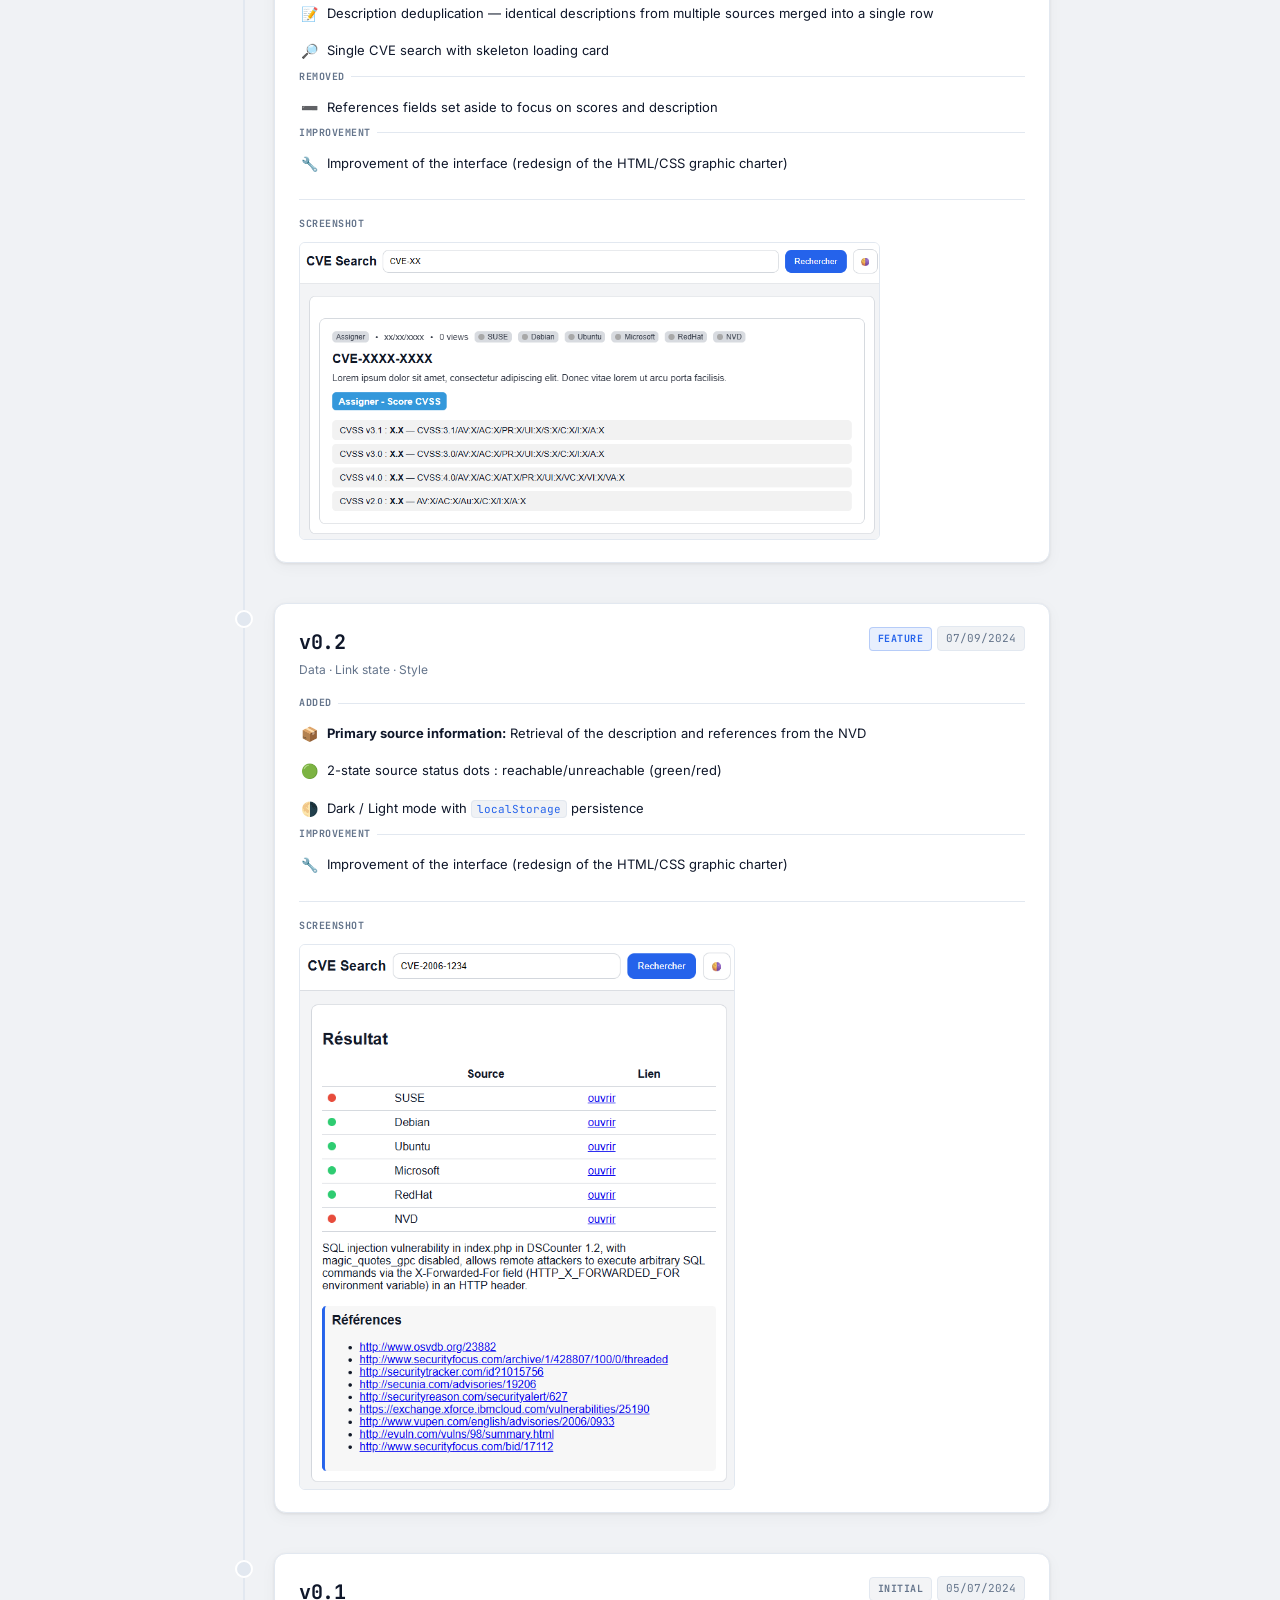
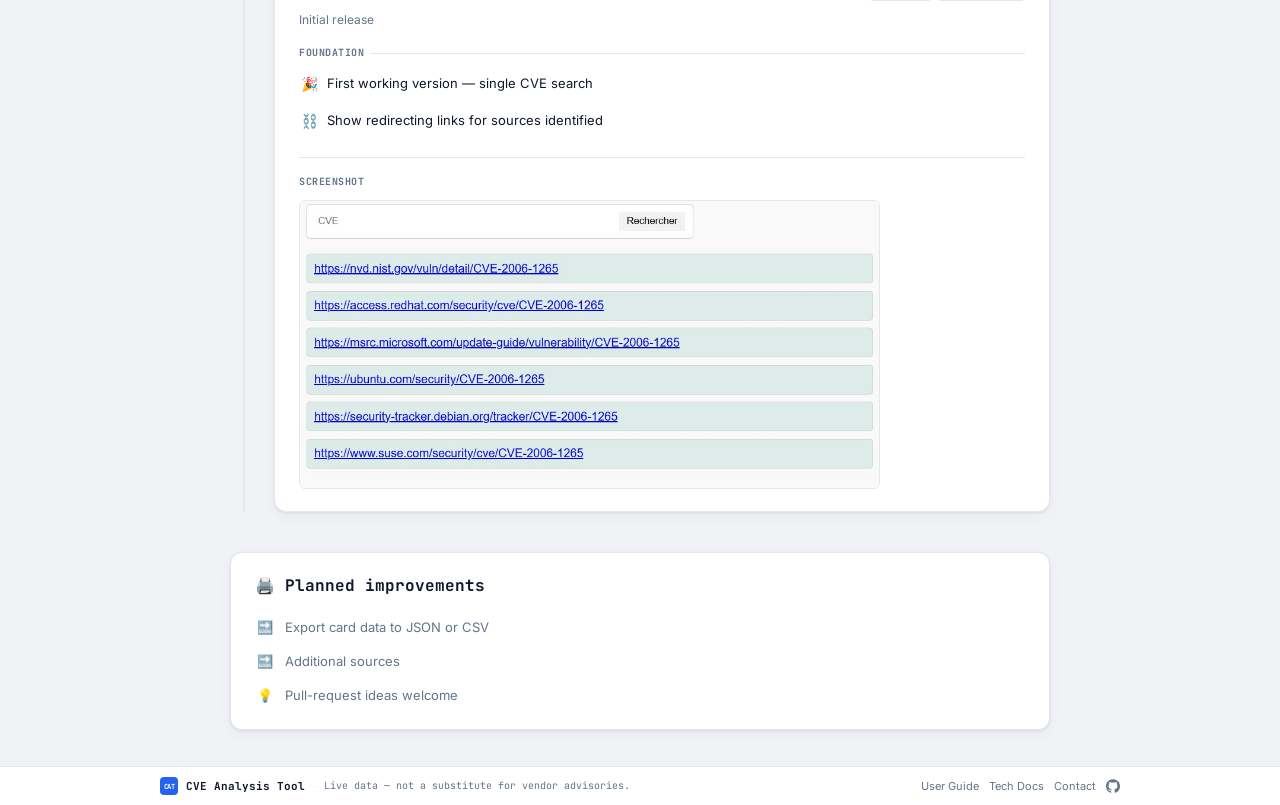
==== commit 84c792c2: "Release of version 1.3 - Add EPSS scoring — Add the probability of an exploit under 30 days for conc" ====
--- a/changelog.html
+++ b/changelog.html
@@ -264,17 +264,48 @@
 
   <div class="timeline">
 
-    <!-- ─── CURRENT RELEASE ─────────────────────────────────────── -->
+   <!-- ─── CURRENT RELEASE ─────────────────────────────────────── -->
     <div class="release">
       <div class="release-dot current"><div class="release-dot-inner"></div></div>
       <div class="release-card current-release">
         <div class="release-card-top">
           <div>
-            <div class="release-version">v1.2 — Current</div>
+            <div class="release-version">v1.3 — Current</div>
+            <div style="font-size:12px;color:var(--text-muted);margin-top:2px">Multiple fixes · EPSS score · ENISA source</div>
+          </div>
+          <div class="release-version-badges">
+            <span class="release-tag tag-current">Current</span>
+            <span class="release-date">01/04/2026</span>
+          </div>
+        </div>
+        <div class="change-groups">
+          <div class="change-group">
+            <div class="change-group-label">Added</div>
+            <ul class="change-list">
+              <li class="change-item"><span class="change-icon">💯</span><span class="change-text"><strong>EPSS score</strong> — Add the probability of an exploit under 30 days for concerned CVE.</span></li>
+              <li class="change-item"><span class="change-icon">📦</span><span class="change-text"><strong>Source ENISA EUVD</strong> — REST API search → Description, CVSS score &amp; vector, References</span></li> 
+
+            </ul>
+            <div class="change-group-label">Improvement</div>
+            <ul class="change-list">
+              <li class="change-item"><span class="change-icon">🧩</span><span class="change-text">Multiples fixes (CVSSv4 duplication, debian references, CVElist CWE retrieval).</span></li>
+            </ul>
+          </div>
+        </div>
+      </div>
+    </div>
+
+    <!-- ─── v1.2 ─────────────────────────────────────── -->
+    <div class="release">
+      <div class="release-dot latest"><div class="release-dot-inner"></div></div>
+      <div class="release-card">
+        <div class="release-card-top">
+          <div>
+            <div class="release-version">v1.2</div>
             <div style="font-size:12px;color:var(--text-muted);margin-top:2px">CVE navigator · Field visibility · Persistent preferences · Smart refresh · Bug fixes</div>
           </div>
           <div class="release-version-badges">
-            <span class="release-tag tag-current">Current</span>
+            <span class="release-tag tag-feature">Feature</span>
             <span class="release-date">28/03/2026</span>
           </div>
         </div>
@@ -291,7 +322,7 @@
               <li class="change-item"><span class="change-icon">💾</span><span class="change-text"><strong>Persistent preferences</strong> — Sort and Source filter are now saved to <code>localStorage</code> and restored on every page load.</span></li>
               <li class="change-item"><span class="change-icon">📐</span><span class="change-text"><strong>Full-width cards</strong> — CVE cards now stretch to the full page.</span></li>
               <li class="change-item"><span class="change-icon">🖥️</span><span class="change-text">Correction of a few details in all documentation pages</span></li>
-              <li class="change-item"><span class="change-icon">📃</span><span class="change-text">Improvement of the CVElist retrieval, which now reads in a second field to retrieve data (containers.cna and containers.adp)</span></li> 
+              <li class="change-item"><span class="change-icon">📃</span><span class="change-text">Improvement of the CVElist retrieval, which now reads in a second field to retrieve data (containers.cna and containers.adp)</span></li>
             </ul>
           </div>
         </div>
@@ -467,10 +498,6 @@
                 </ul>
             </div>
           </div>
-          <div class="screenshots-area">
-            <div class="screenshots-label">Screenshot</div>
-            <img src="Screenshot/screenshot-v0.7.png" alt="Screenshot v0.7" class="screenshot-static" loading="lazy" style= width:70%>
-          </div>
         </div>
       </div>
     
@@ -688,7 +715,6 @@
     <ul class="roadmap-list">
       <li class="roadmap-item"><span class="roadmap-icon">🔜</span>Export card data to JSON or CSV</li>
       <li class="roadmap-item"><span class="roadmap-icon">🔜</span>Additional sources</li>
-      <li class="roadmap-item"><span class="roadmap-icon">🔜</span>EPSS score integration (Exploit Prediction Scoring System)</li>
       <li class="roadmap-item"><span class="roadmap-icon">💡</span>Pull-request ideas welcome</li>
     </ul>
   </div>
--- a/shared.css
+++ b/shared.css
@@ -349,4 +349,5 @@
 .badge-postgresql{background:#336791;}
 .badge-oracle   { background: #c74634; }
 .badge-cisa     { background: #003366; }
-.badge-xen      { background: #787879; }+.badge-xen      { background: #787879; }
+.badge-enisa    { background: #003f87; }
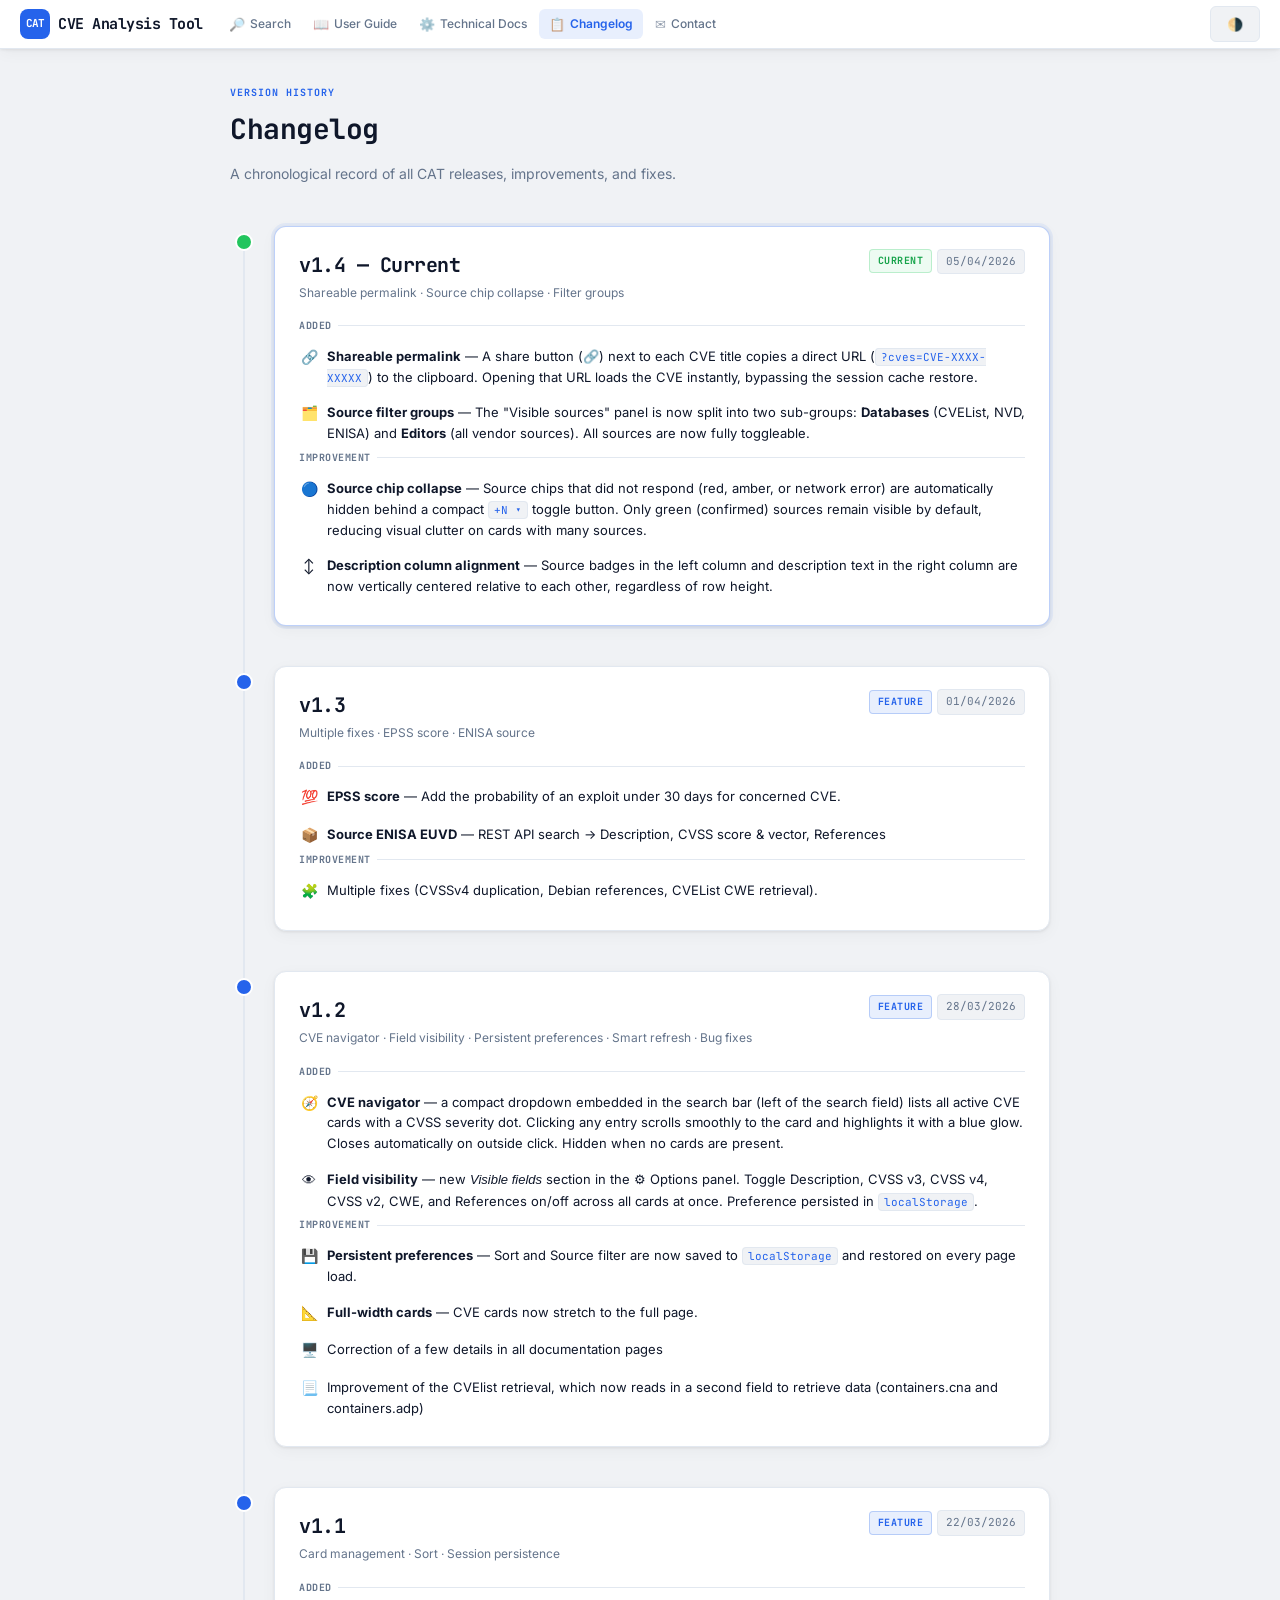
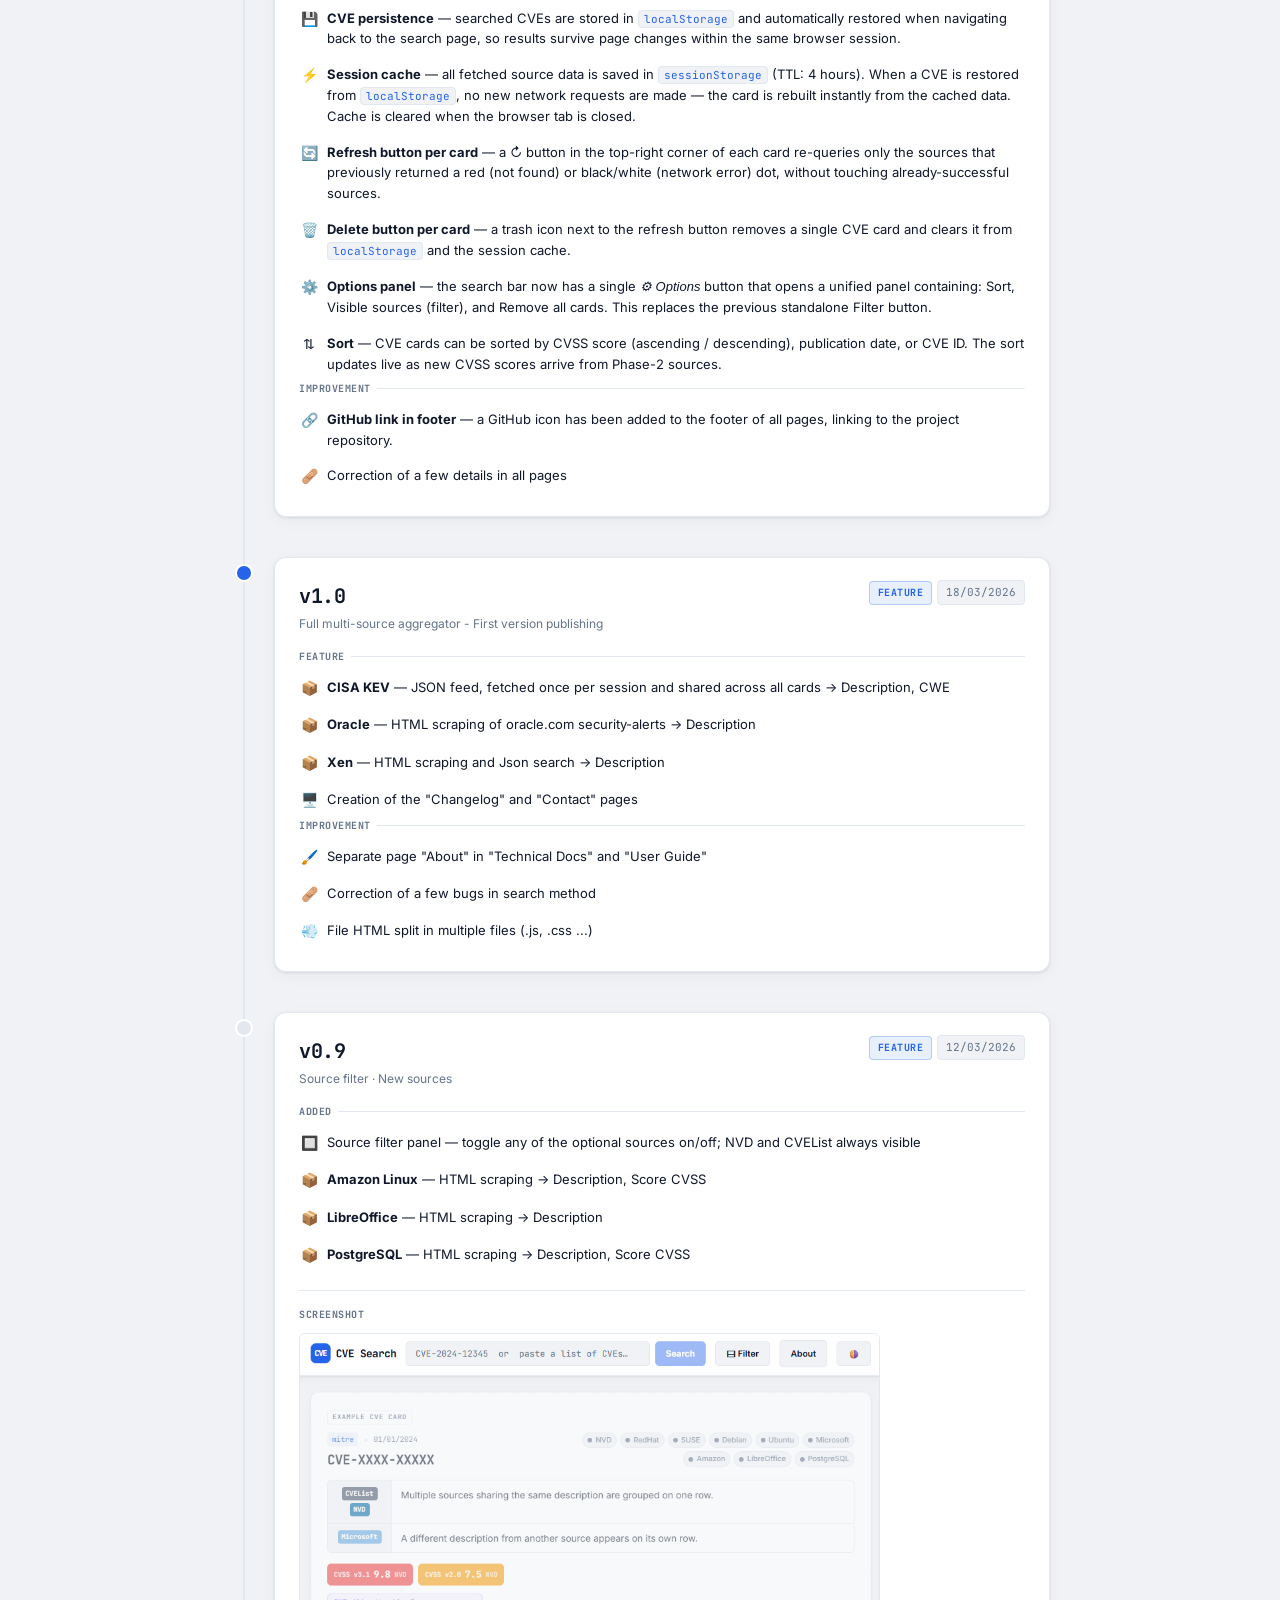
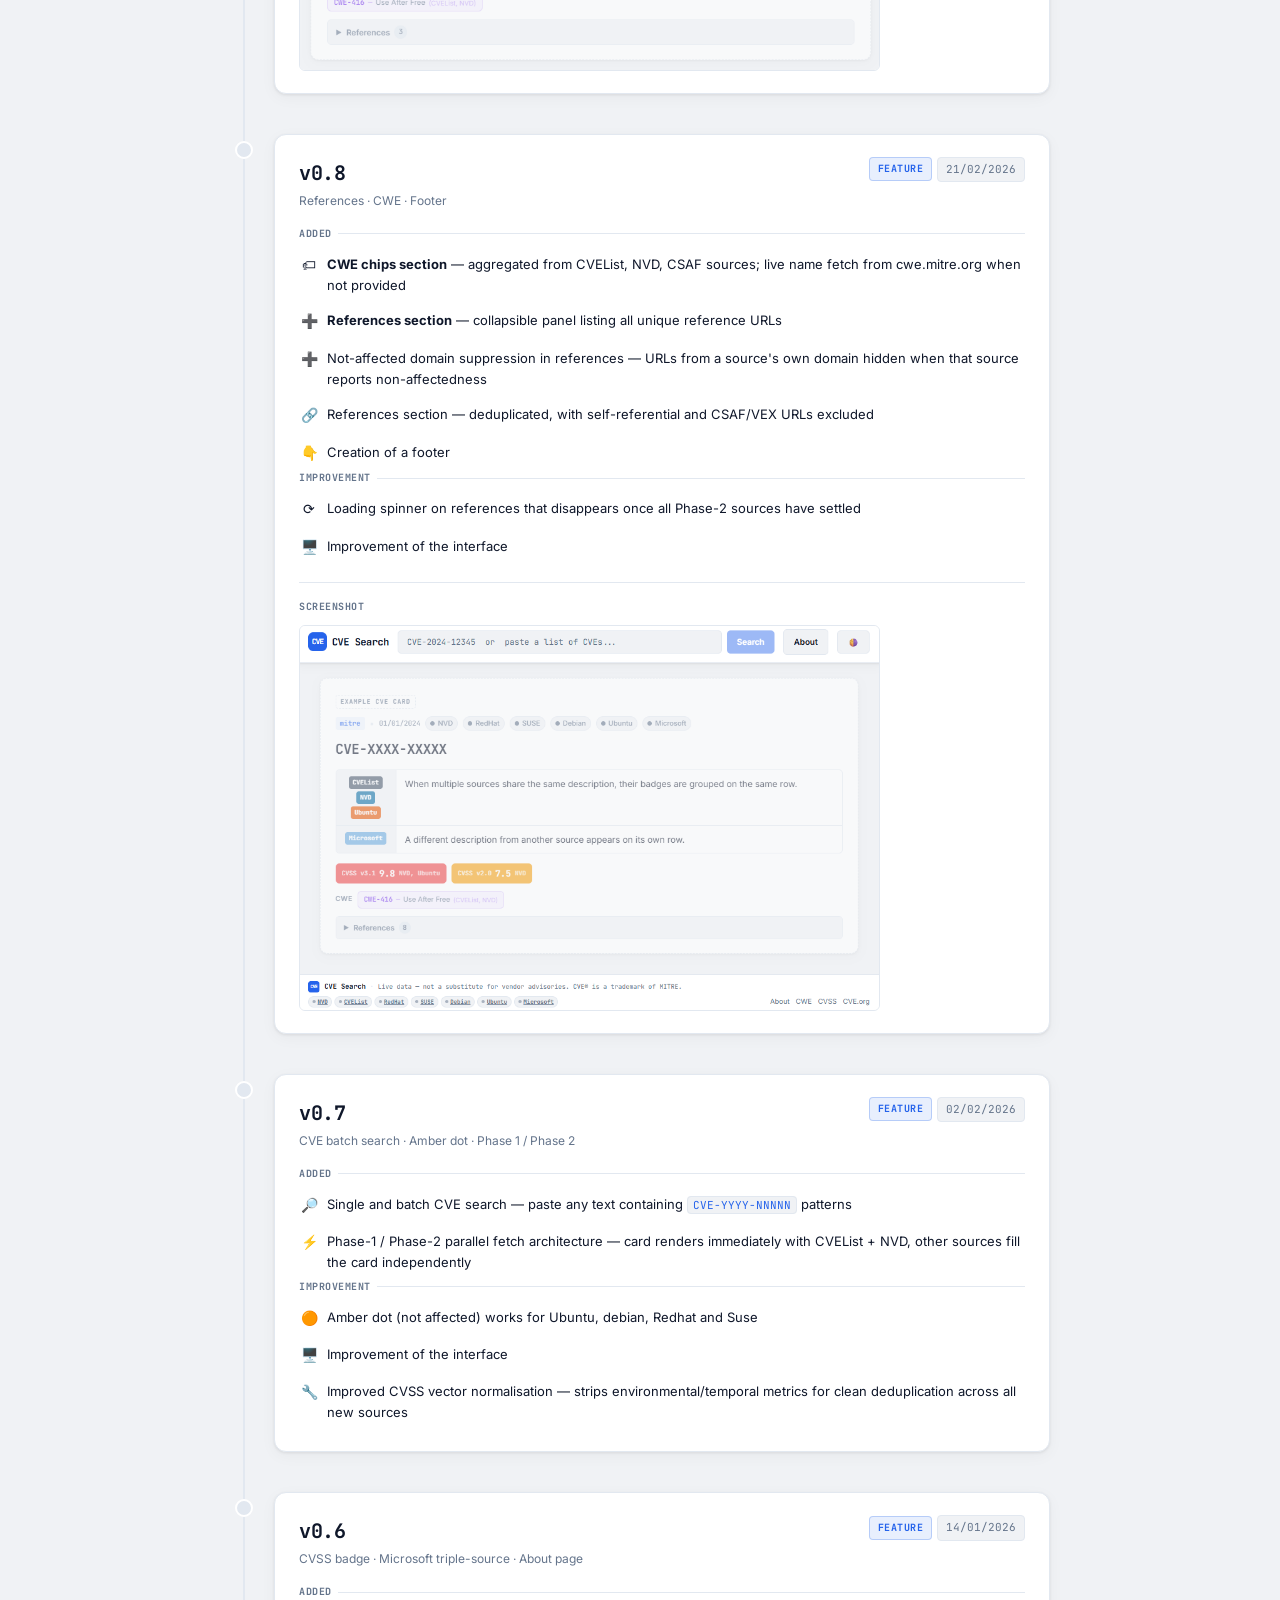
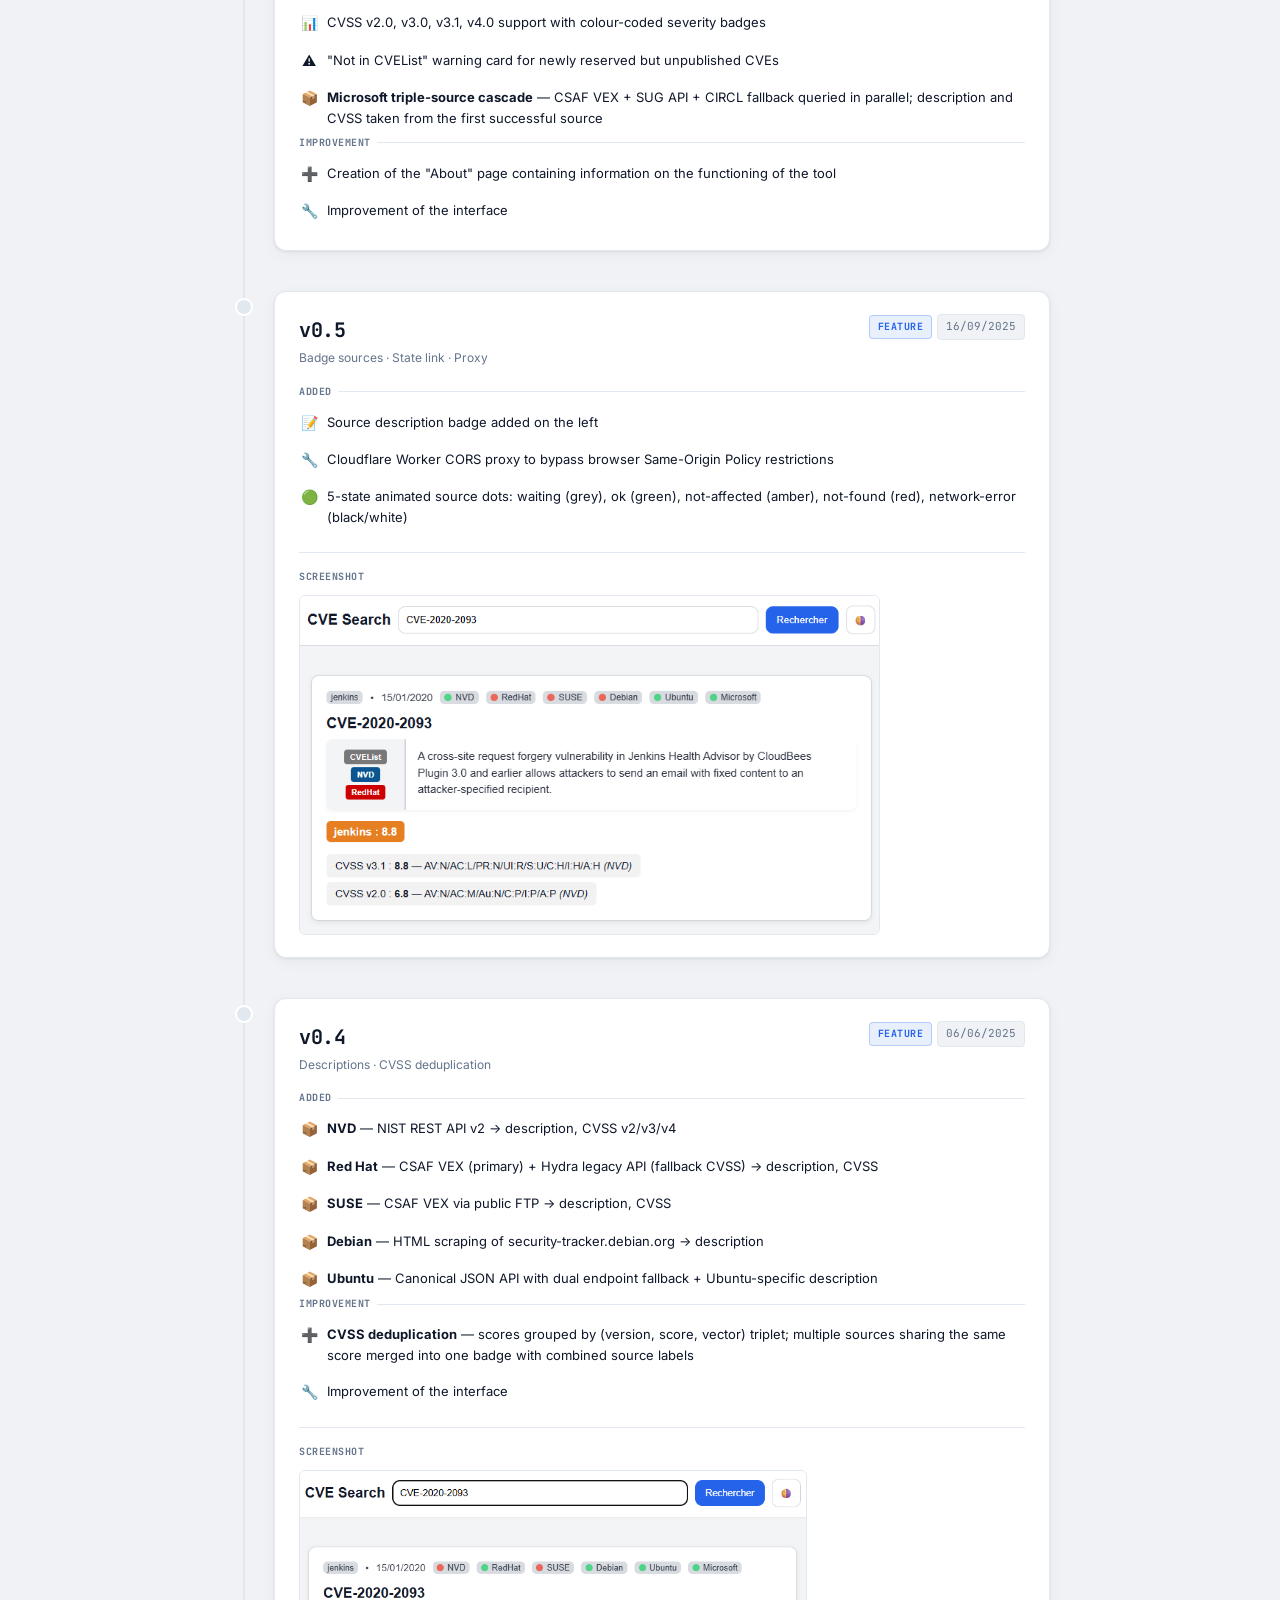
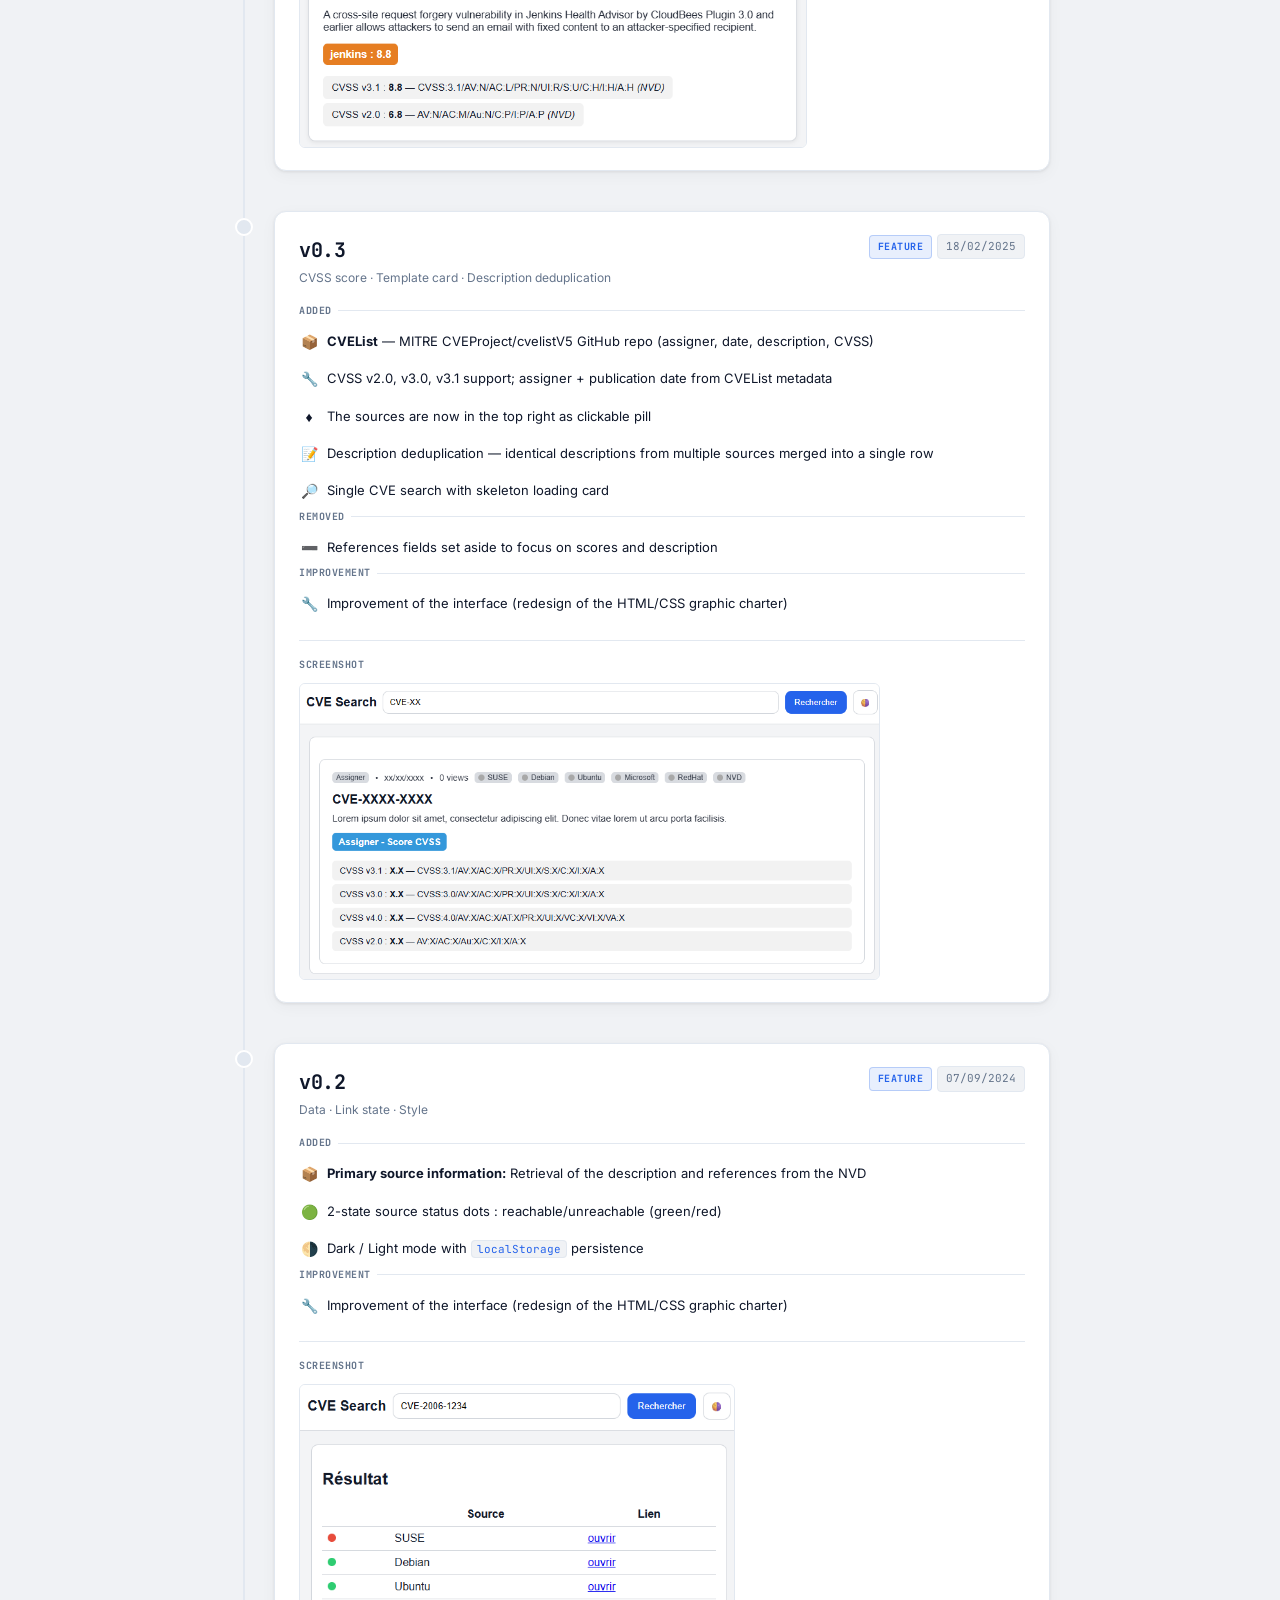
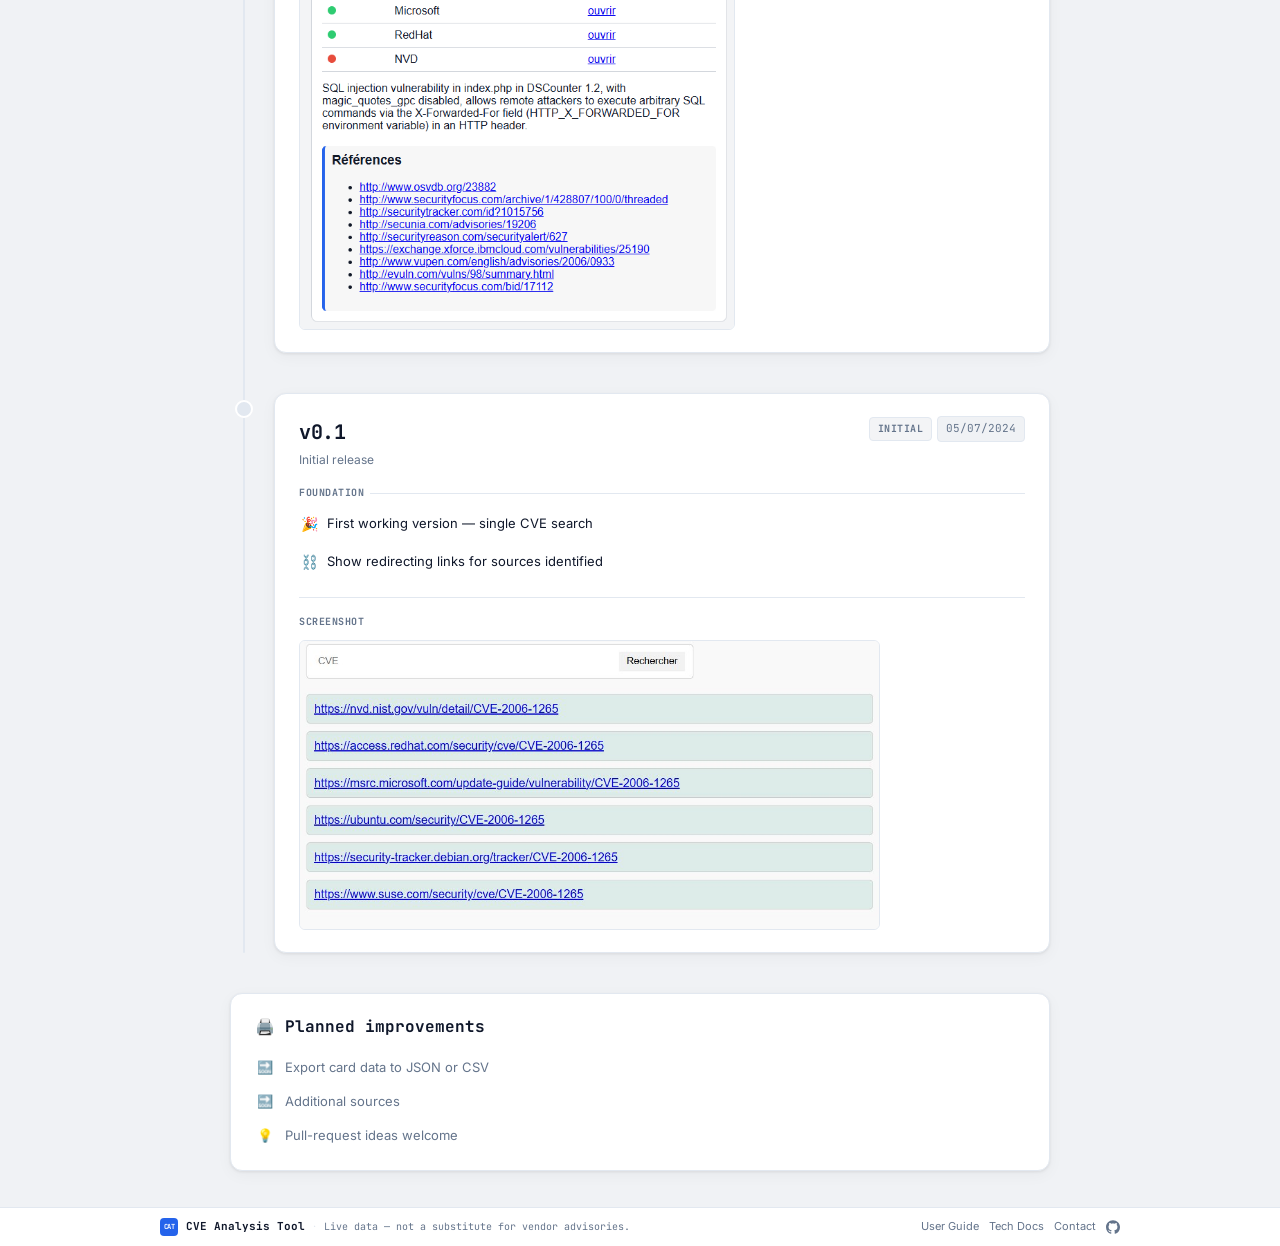
==== commit f591edd1: "Release of version 1.4 - Shareable permalink — A share button next to each CVE title copies a direct" ====
--- a/changelog.html
+++ b/changelog.html
@@ -264,17 +264,48 @@
 
   <div class="timeline">
 
-   <!-- ─── CURRENT RELEASE ─────────────────────────────────────── -->
+    <!-- ─── CURRENT RELEASE ─────────────────────────────────────── -->
     <div class="release">
       <div class="release-dot current"><div class="release-dot-inner"></div></div>
       <div class="release-card current-release">
         <div class="release-card-top">
           <div>
-            <div class="release-version">v1.3 — Current</div>
+            <div class="release-version">v1.4 — Current</div>
+            <div style="font-size:12px;color:var(--text-muted);margin-top:2px">Shareable permalink · Source chip collapse · Filter groups</div>
+          </div>
+          <div class="release-version-badges">
+            <span class="release-tag tag-current">Current</span>
+            <span class="release-date">05/04/2026</span>
+          </div>
+        </div>
+        <div class="change-groups">
+          <div class="change-group">
+            <div class="change-group-label">Added</div>
+            <ul class="change-list">
+              <li class="change-item"><span class="change-icon">🔗</span><span class="change-text"><strong>Shareable permalink</strong> — A share button (🔗) next to each CVE title copies a direct URL (<code>?cves=CVE-XXXX-XXXXX</code>) to the clipboard. Opening that URL loads the CVE instantly, bypassing the session cache restore.</span></li>
+              <li class="change-item"><span class="change-icon">🗂️</span><span class="change-text"><strong>Source filter groups</strong> — The "Visible sources" panel is now split into two sub-groups: <strong>Databases</strong> (CVEList, NVD, ENISA) and <strong>Editors</strong> (all vendor sources). All sources are now fully toggleable.</span></li>
+            </ul>
+            <div class="change-group-label">Improvement</div>
+            <ul class="change-list">
+              <li class="change-item"><span class="change-icon">🔵</span><span class="change-text"><strong>Source chip collapse</strong> — Source chips that did not respond (red, amber, or network error) are automatically hidden behind a compact <code>+N ▾</code> toggle button. Only green (confirmed) sources remain visible by default, reducing visual clutter on cards with many sources.</span></li>
+              <li class="change-item"><span class="change-icon">↕️</span><span class="change-text"><strong>Description column alignment</strong> — Source badges in the left column and description text in the right column are now vertically centered relative to each other, regardless of row height.</span></li>
+            </ul>
+          </div>
+        </div>
+      </div>
+    </div>
+
+    <!-- ─── v1.3 ─────────────────────────────────────── -->
+    <div class="release">
+      <div class="release-dot latest"><div class="release-dot-inner"></div></div>
+      <div class="release-card">
+        <div class="release-card-top">
+          <div>
+            <div class="release-version">v1.3</div>
             <div style="font-size:12px;color:var(--text-muted);margin-top:2px">Multiple fixes · EPSS score · ENISA source</div>
           </div>
           <div class="release-version-badges">
-            <span class="release-tag tag-current">Current</span>
+            <span class="release-tag tag-feature">Feature</span>
             <span class="release-date">01/04/2026</span>
           </div>
         </div>
@@ -283,18 +314,16 @@
             <div class="change-group-label">Added</div>
             <ul class="change-list">
               <li class="change-item"><span class="change-icon">💯</span><span class="change-text"><strong>EPSS score</strong> — Add the probability of an exploit under 30 days for concerned CVE.</span></li>
-              <li class="change-item"><span class="change-icon">📦</span><span class="change-text"><strong>Source ENISA EUVD</strong> — REST API search → Description, CVSS score &amp; vector, References</span></li> 
-
-            </ul>
-            <div class="change-group-label">Improvement</div>
-            <ul class="change-list">
-              <li class="change-item"><span class="change-icon">🧩</span><span class="change-text">Multiples fixes (CVSSv4 duplication, debian references, CVElist CWE retrieval).</span></li>
-            </ul>
-          </div>
-        </div>
-      </div>
-    </div>
-
+              <li class="change-item"><span class="change-icon">📦</span><span class="change-text"><strong>Source ENISA EUVD</strong> — REST API search → Description, CVSS score &amp; vector, References</span></li>
+            </ul>
+            <div class="change-group-label">Improvement</div>
+            <ul class="change-list">
+              <li class="change-item"><span class="change-icon">🧩</span><span class="change-text">Multiple fixes (CVSSv4 duplication, Debian references, CVEList CWE retrieval).</span></li>
+            </ul>
+          </div>
+        </div>
+      </div>
+    </div>
     <!-- ─── v1.2 ─────────────────────────────────────── -->
     <div class="release">
       <div class="release-dot latest"><div class="release-dot-inner"></div></div>
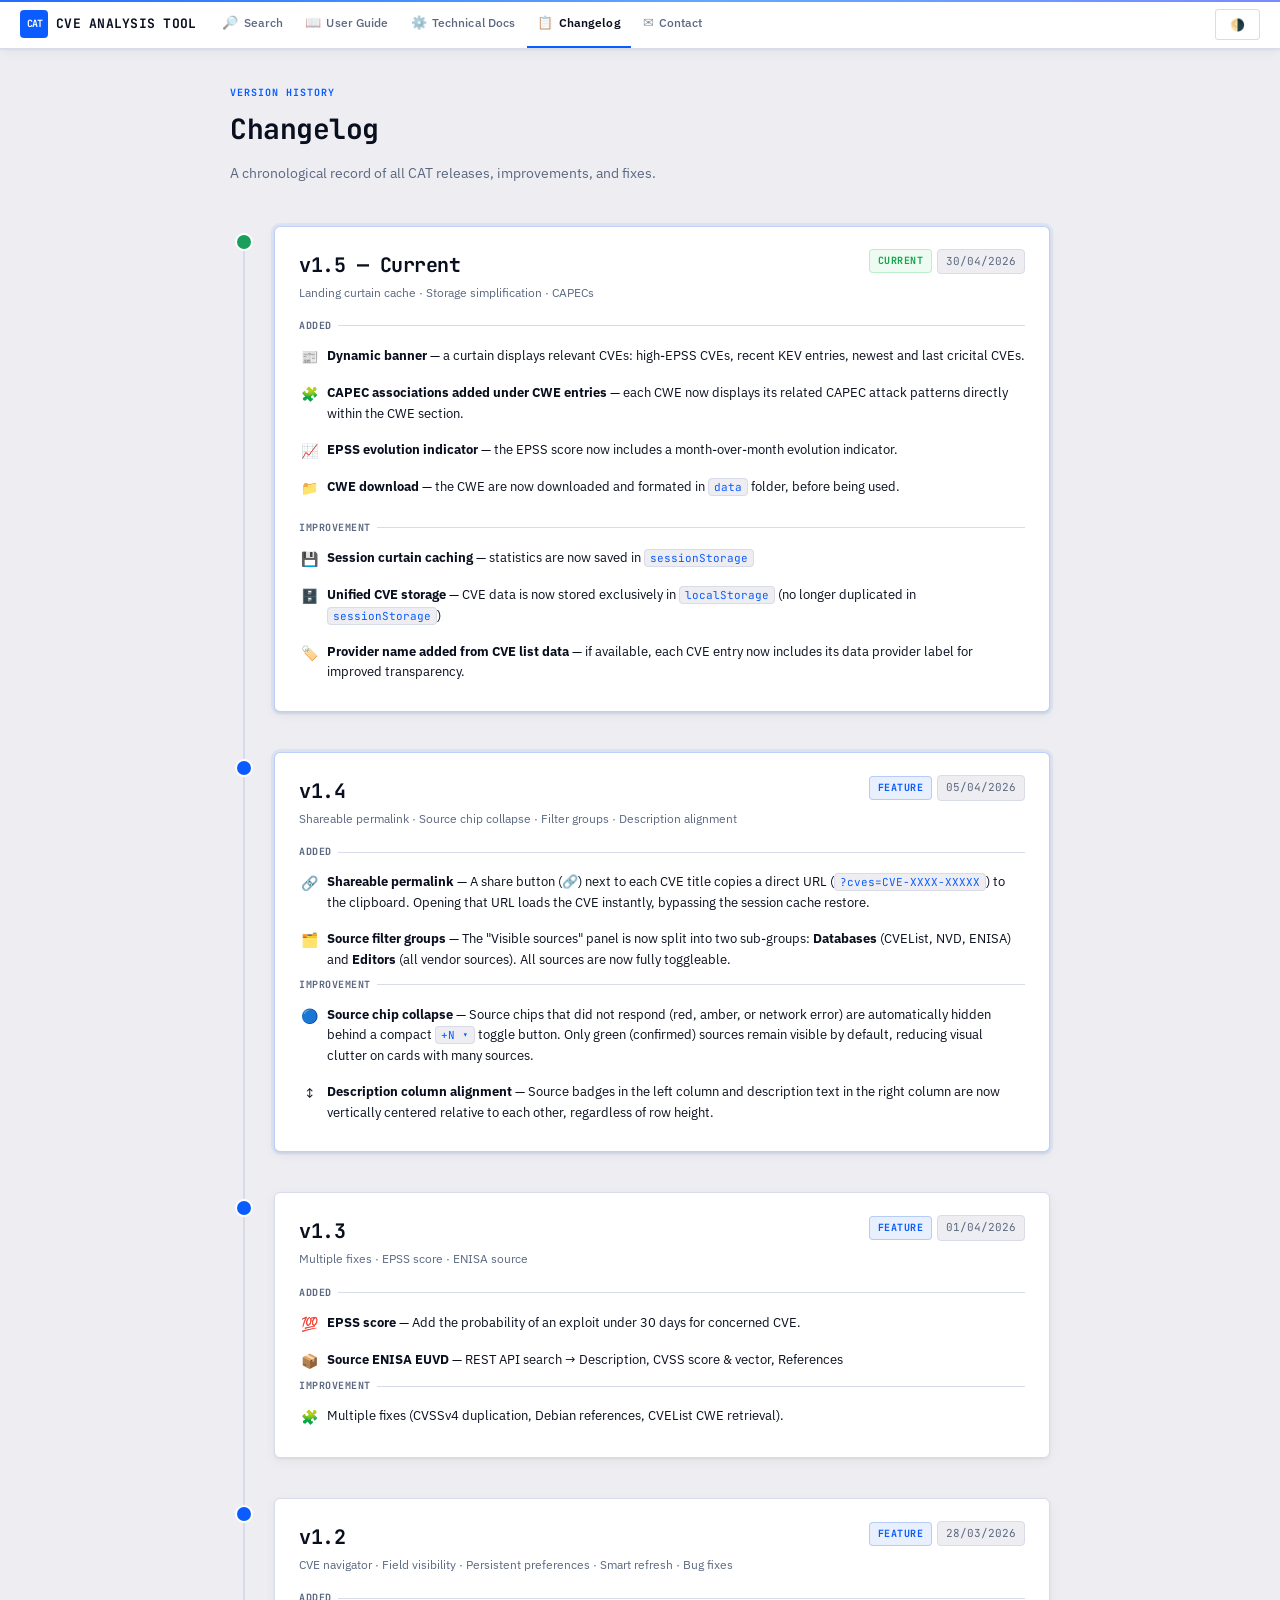
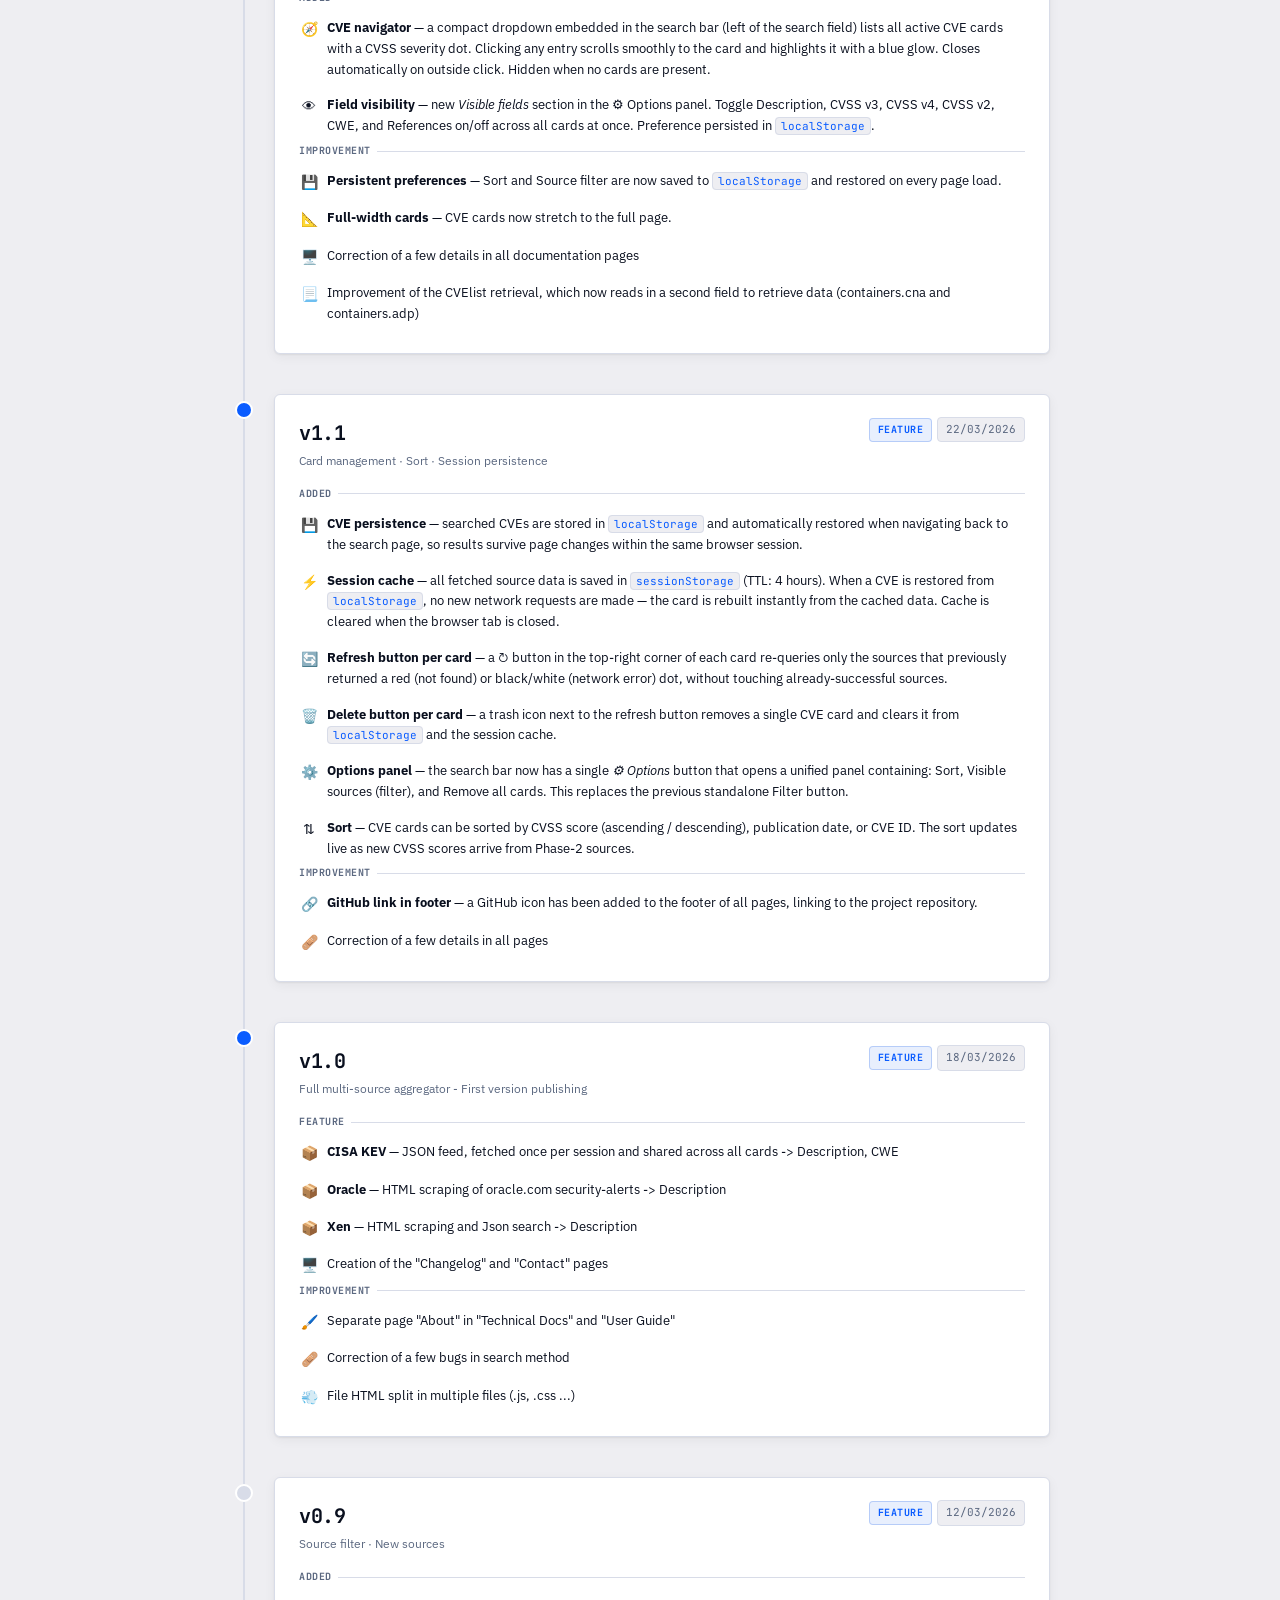
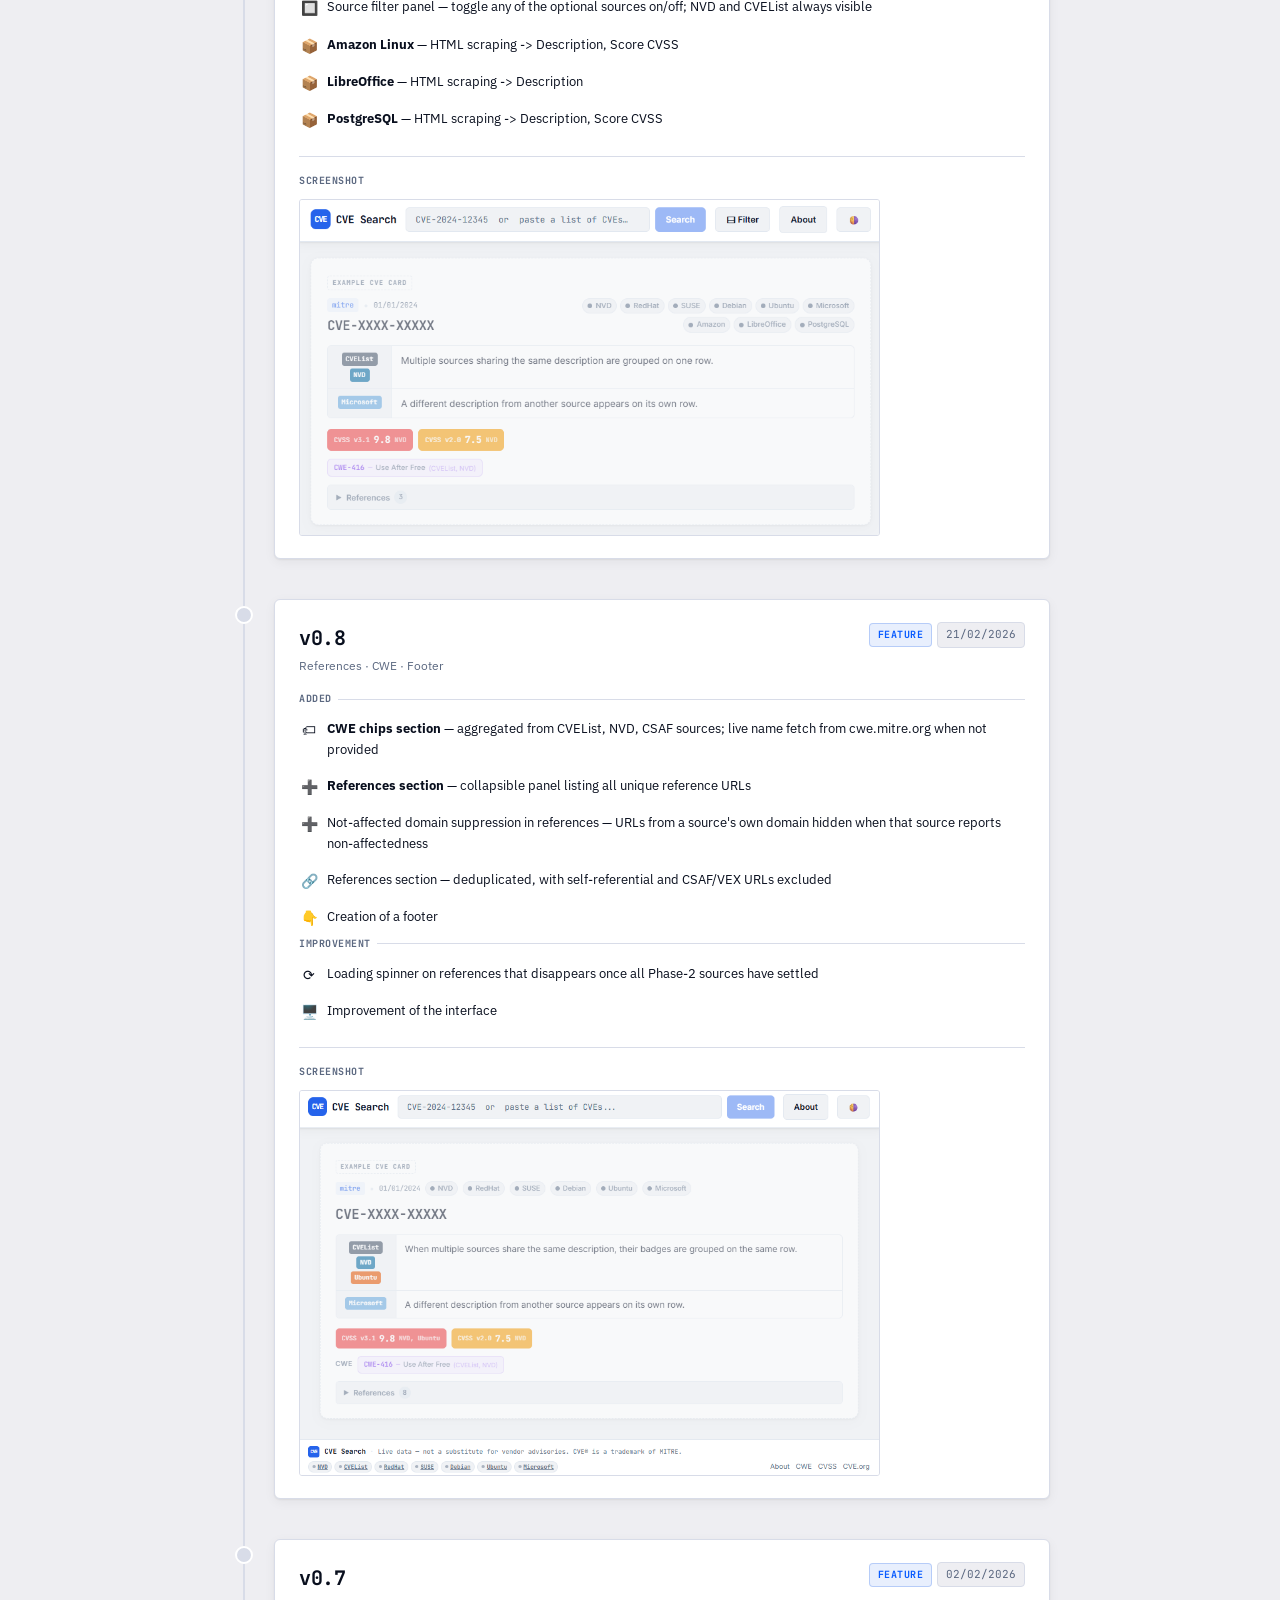
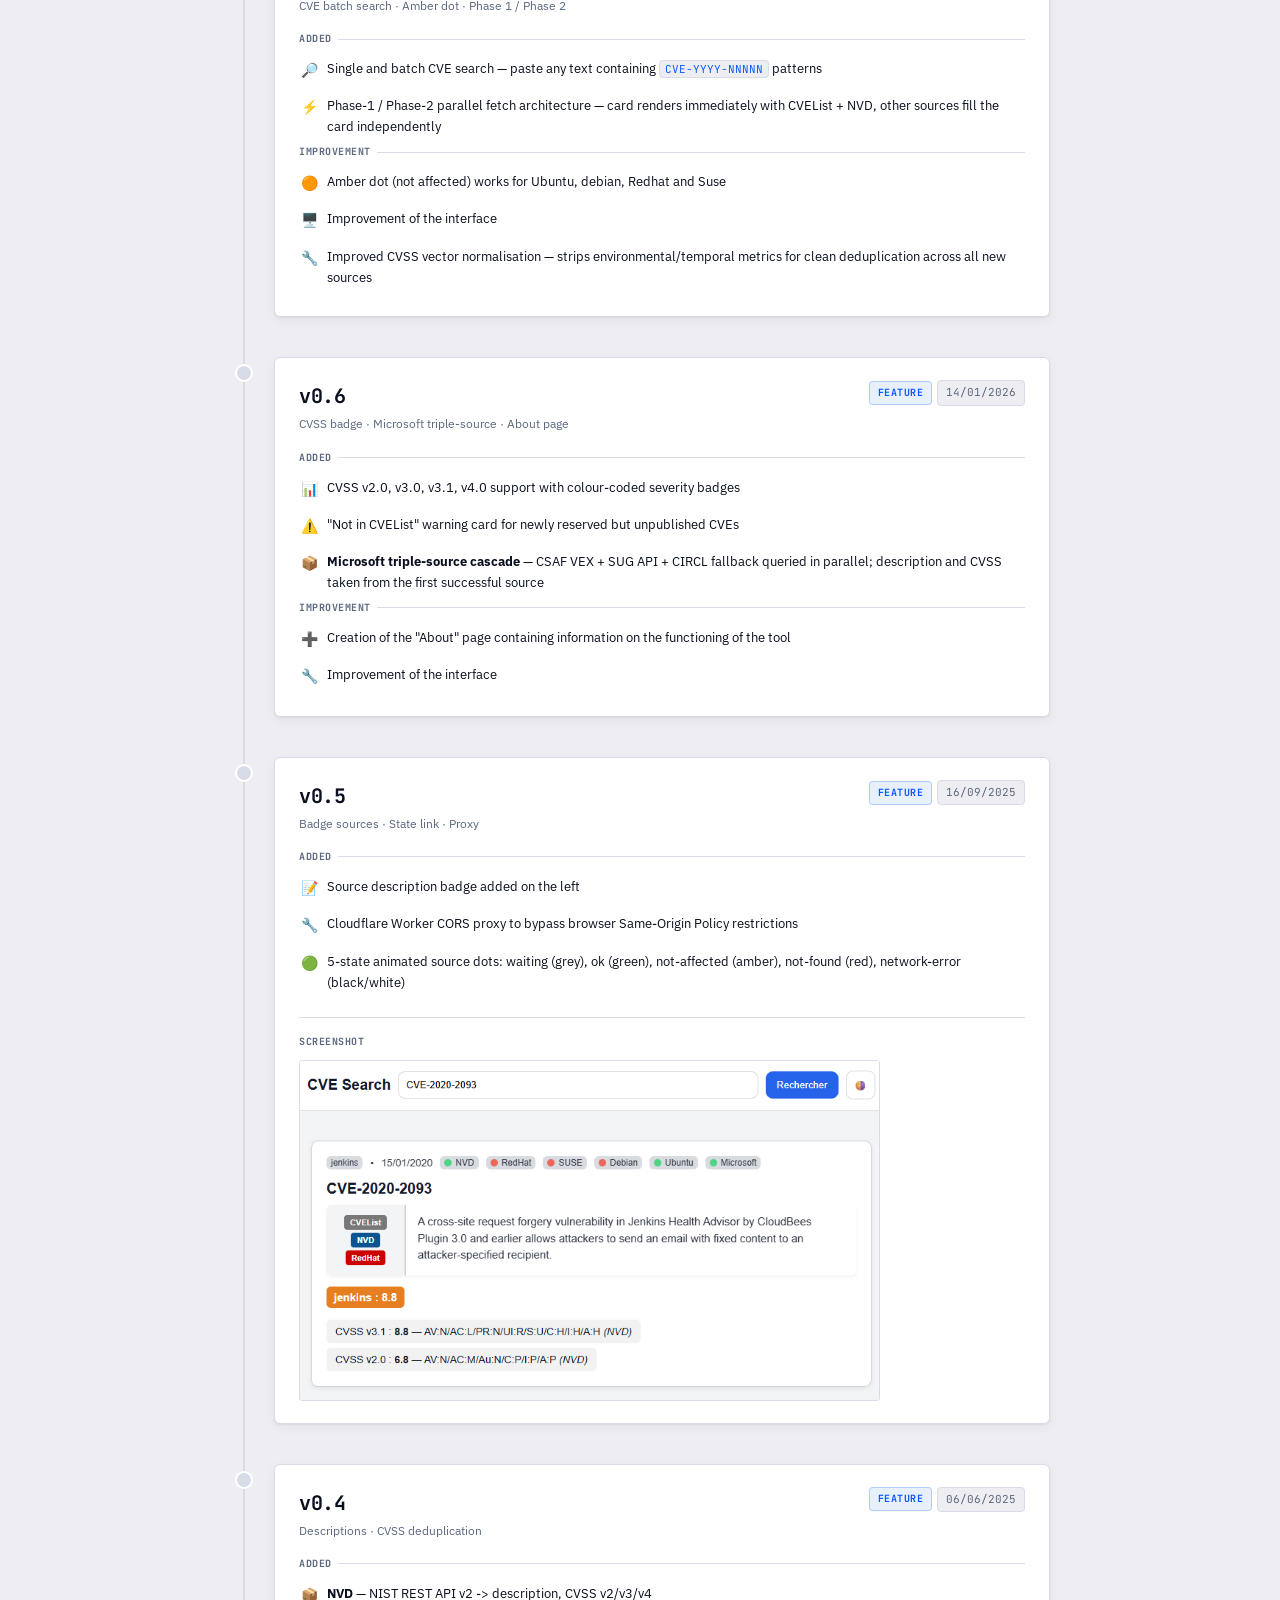
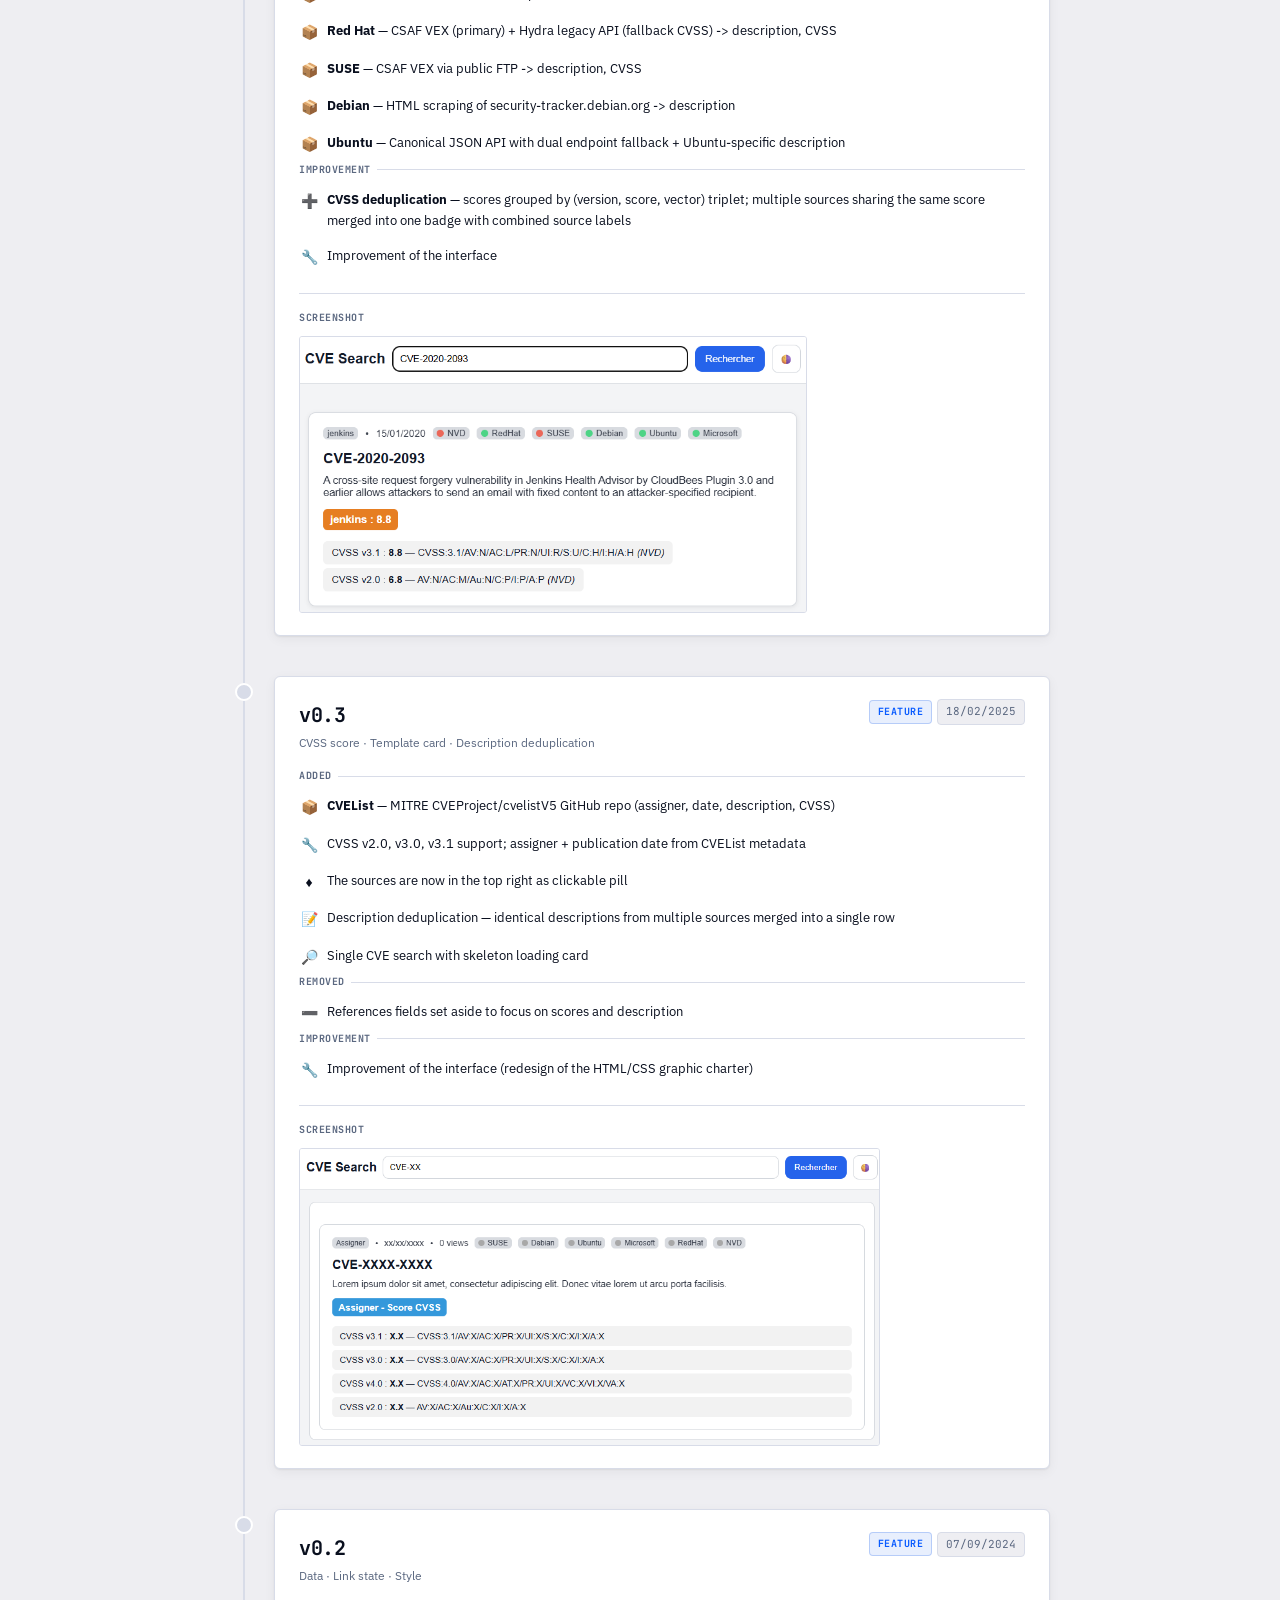
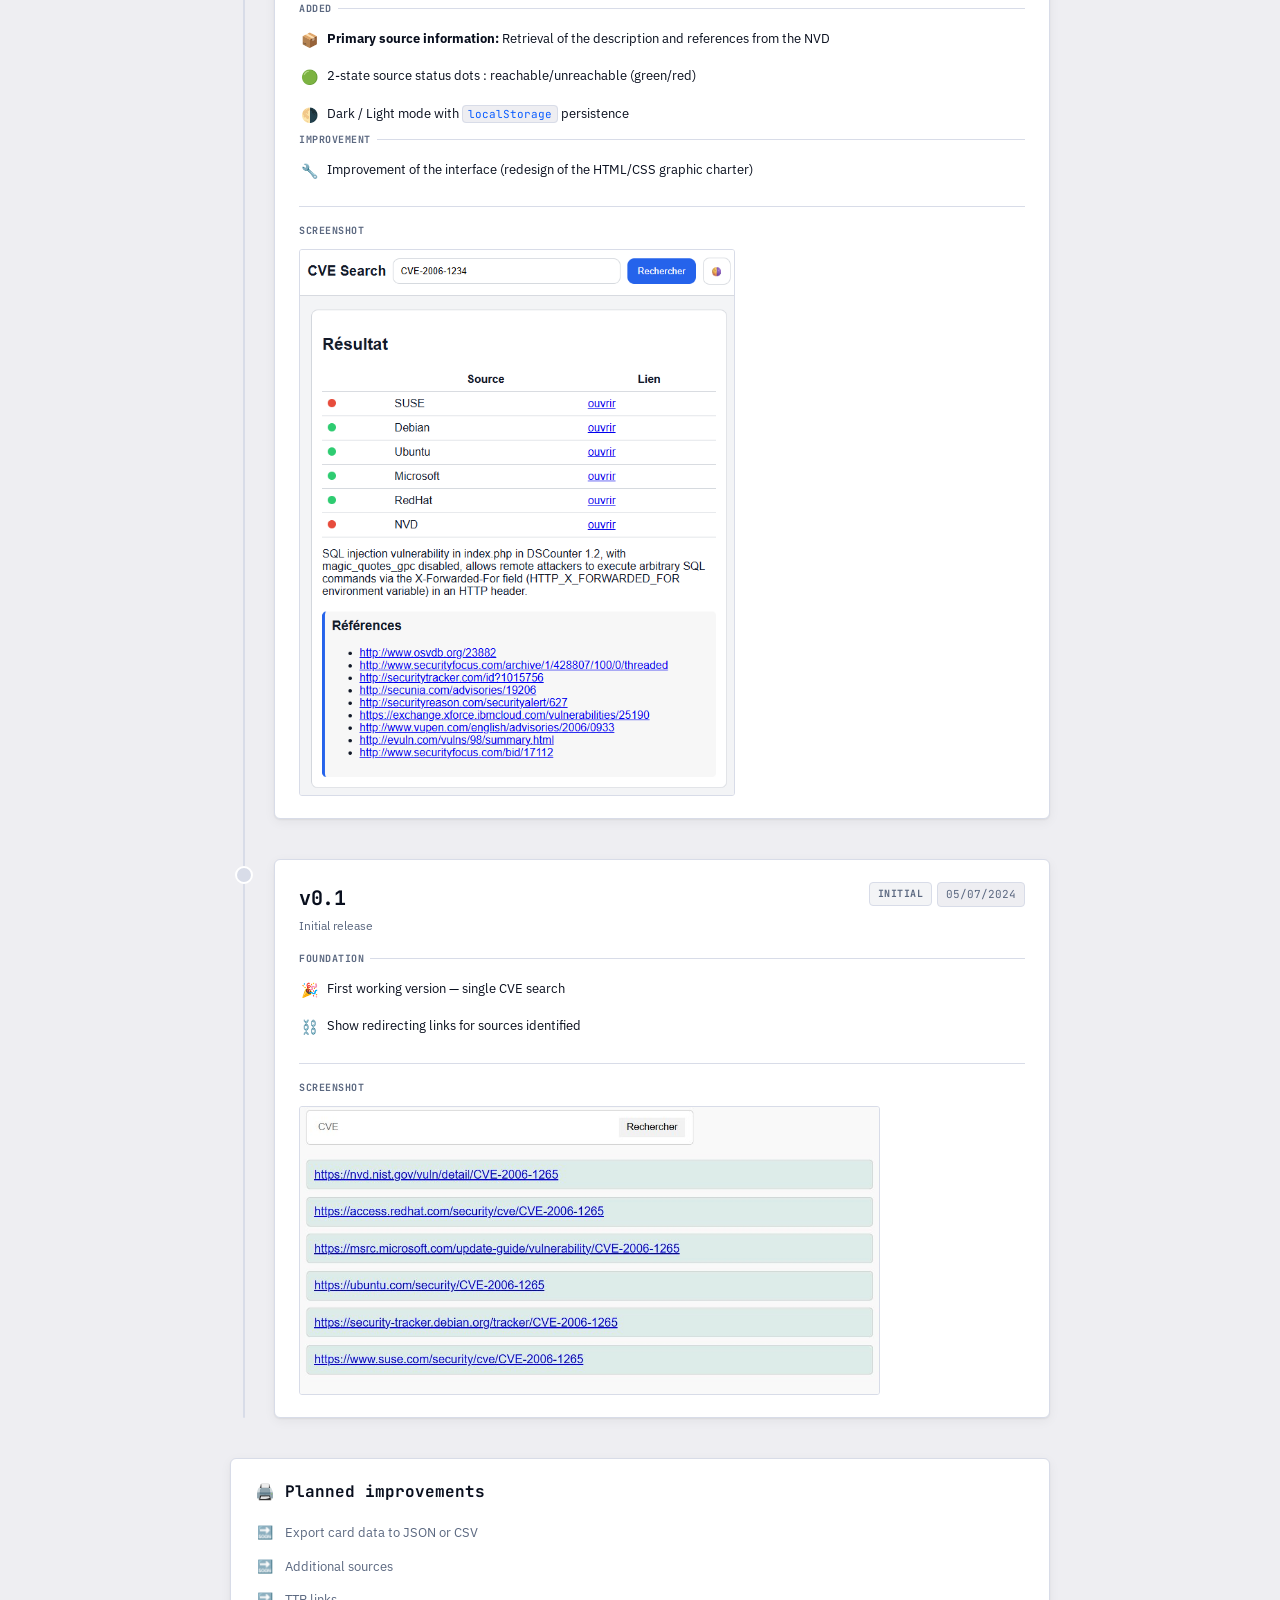
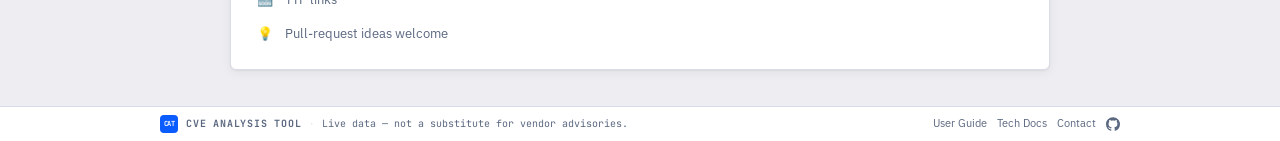
==== commit 6e28272b: "Release of version 1.5 - Dynamic banner — a curtain displays relevant CVEs: high‑EPSS CVEs, recent K" ====
--- a/changelog.html
+++ b/changelog.html
@@ -6,7 +6,7 @@
 <meta name="viewport" content="width=device-width, initial-scale=1.0">
 <title>Changelog — CVE Analysis Tool</title>
 <link rel="preconnect" href="https://fonts.googleapis.com">
-<link href="https://fonts.googleapis.com/css2?family=JetBrains+Mono:wght@400;600;700&family=Inter:wght@400;500;600&display=swap" rel="stylesheet">
+<link href="https://fonts.googleapis.com/css2?family=JetBrains+Mono:wght@400;600;700&family=IBM+Plex+Sans:ital,wght@0,400;0,500;0,600;1,400&display=swap" rel="stylesheet">
 <link rel="stylesheet" href="shared.css">
 <script>(function(){document.documentElement.setAttribute("data-theme",localStorage.getItem("theme")||"light")})();</script>
 <style>
@@ -270,11 +270,47 @@
       <div class="release-card current-release">
         <div class="release-card-top">
           <div>
-            <div class="release-version">v1.4 — Current</div>
-            <div style="font-size:12px;color:var(--text-muted);margin-top:2px">Shareable permalink · Source chip collapse · Filter groups</div>
+            <div class="release-version">v1.5 — Current</div>
+            <div style="font-size:12px;color:var(--text-muted);margin-top:2px">Landing curtain cache · Storage simplification · CAPECs</div>
           </div>
           <div class="release-version-badges">
             <span class="release-tag tag-current">Current</span>
+            <span class="release-date">30/04/2026</span>
+          </div>
+        </div>
+        <div class="change-groups">
+          <div class="change-group">
+            <div class="change-group-label">Added</div>
+            <ul class="change-list">
+              <li class="change-item"><span class="change-icon">📰</span><span class="change-text"><strong>Dynamic banner</strong> — a curtain displays relevant CVEs: high‑EPSS CVEs, recent KEV entries, newest and last cricital CVEs.</span></li>
+              <li class="change-item"><span class="change-icon">🧩</span><span class="change-text"><strong>CAPEC associations added under CWE entries</strong> — each CWE now displays its related CAPEC attack patterns directly within the CWE section.</span></li>
+              <li class="change-item"><span class="change-icon">📈</span><span class="change-text"><strong>EPSS evolution indicator</strong> — the EPSS score now includes a month‑over‑month evolution indicator.</span></li>
+              <li class="change-item"><span class="change-icon">📁</span><span class="change-text"><strong>CWE download</strong> — the CWE are now downloaded and formated in <code>data</code> folder, before being used.</span></li>
+            </ul>
+          </div>
+          <div class="change-group">
+            <div class="change-group-label">Improvement</div>
+            <ul class="change-list">
+              <li class="change-item"><span class="change-icon">💾</span><span class="change-text"><strong>Session curtain caching</strong> — statistics are now saved in <code>sessionStorage</code></span></li>
+              <li class="change-item"><span class="change-icon">🗄️</span><span class="change-text"><strong>Unified CVE storage</strong> — CVE data is now stored exclusively in <code>localStorage</code> (no longer duplicated in <code>sessionStorage</code>)</span></li>
+              <li class="change-item"><span class="change-icon">🏷️</span><span class="change-text"><strong>Provider name added from CVE list data</strong> — if available, each CVE entry now includes its data provider label for improved transparency.</span></li>
+            </ul>
+          </div>
+        </div>
+      </div>
+    </div>
+
+    <!-- ─── v1.4 ─────────────────────────────────────── -->
+    <div class="release">
+      <div class="release-dot latest"><div class="release-dot-inner"></div></div>
+      <div class="release-card current-release">
+        <div class="release-card-top">
+          <div>
+            <div class="release-version">v1.4</div>
+            <div style="font-size:12px;color:var(--text-muted);margin-top:2px">Shareable permalink · Source chip collapse · Filter groups · Description alignment</div>
+          </div>
+          <div class="release-version-badges">
+            <span class="release-tag tag-feature">Feature</span>
             <span class="release-date">05/04/2026</span>
           </div>
         </div>
@@ -744,6 +780,7 @@
     <ul class="roadmap-list">
       <li class="roadmap-item"><span class="roadmap-icon">🔜</span>Export card data to JSON or CSV</li>
       <li class="roadmap-item"><span class="roadmap-icon">🔜</span>Additional sources</li>
+      <li class="roadmap-item"><span class="roadmap-icon">🔜</span>TTP links</li>
       <li class="roadmap-item"><span class="roadmap-icon">💡</span>Pull-request ideas welcome</li>
     </ul>
   </div>
--- a/shared.css
+++ b/shared.css
@@ -10,39 +10,40 @@
    CSS VARIABLES
    ---------------------------------------------------------------- */
 :root {
-  --bg:         #f0f2f5;
-  --card:       #ffffff;
-  --card-hover: #f8faff;
-  --text:       #0f172a;
-  --text-muted: #64748b;
-  --border:     #e2e8f0;
-  --accent:     #2563eb;
-  --accent-hover:#1d4ed8;
-  --radius:     12px;
-  --radius-sm:  6px;
-  --shadow:     0 1px 3px rgba(0,0,0,.08), 0 4px 16px rgba(0,0,0,.04);
+  --bg:         #EEEEF2;
+  --card:       #FFFFFF;
+  --card-hover: #F5F6FB;
+  --text:       #090F1E;
+  --text-muted: #5B6880;
+  --border:     #D8DCE8;
+  --accent:     #0A5CFF;
+  --accent-hover:#0047D4;
+  --radius:     6px;
+  --radius-sm:  3px;
+  --shadow:     0 1px 2px rgba(0,0,0,.06), 0 3px 12px rgba(0,0,0,.05);
   --font-mono:  'JetBrains Mono', monospace;
-  --font-sans:  'Inter', sans-serif;
-  --cvss-none:     #94a3b8;
-  --cvss-low:      #22c55e;
-  --cvss-medium:   #2563eb;
-  --cvss-high:     #f59e0b;
-  --cvss-critical: #ef4444;
-}
+  --font-sans:  'IBM Plex Sans', sans-serif;
+  --cvss-none:     #8896AA;
+  --cvss-low:      #1A9E5C;
+  --cvss-medium:   #0A5CFF;
+  --cvss-high:     #D97000;
+  --cvss-critical: #D42B2B;
+}
+
 [data-theme="dark"] {
-  --bg:         #0a0e17;
-  --card:       #111827;
-  --card-hover: #1a2236;
-  --text:       #e2e8f0;
-  --text-muted: #94a3b8;
-  --border:     #1e2d45;
-  --accent:     #3b82f6;
-  --accent-hover:#60a5fa;
-  --shadow:     0 1px 3px rgba(0,0,0,.3), 0 4px 16px rgba(0,0,0,.2);
-  --cvss-low:      #16a34a;
-  --cvss-medium:   #3b82f6;
-  --cvss-high:     #d97706;
-  --cvss-critical: #dc2626;
+  --bg:         #060C16;
+  --card:       #0B1422;
+  --card-hover: #0F1D30;
+  --text:       #D8E2F0;
+  --text-muted: #6E8AAA;
+  --border:     #192840;
+  --accent:     #2E7FFF;
+  --accent-hover:#5A9AFF;
+  --shadow:     0 1px 3px rgba(0,0,0,.4), 0 4px 18px rgba(0,0,0,.3);
+  --cvss-low:      #17875A;
+  --cvss-medium:   #2E7FFF;
+  --cvss-high:     #C46800;
+  --cvss-critical: #C02828;
 }
 
 /* ----------------------------------------------------------------
@@ -80,6 +81,15 @@
   flex-direction: column;
 }
 
+.header::before {
+  content: "";
+  position: absolute;
+  top: 0; left: 0; right: 0;
+  height: 2px;
+  background: linear-gradient(90deg, var(--accent) 0%, #4F9FFF 55%, #6B7DFF 100%);
+  opacity: .9;
+}
+
 /* ── Row 1 ── */
 .header-top {
   display: flex;
@@ -100,25 +110,27 @@
   margin-right: 16px;
 }
 .logo-icon {
-  width: 30px;
-  height: 30px;
+  width: 28px;
+  height: 28px;
   background: var(--accent);
-  border-radius: 8px;
+  border-radius: 4px;
   display: flex;
   align-items: center;
   justify-content: center;
   font-family: var(--font-mono);
-  font-size: 11px;
+  font-size: 10px;
   font-weight: 700;
   color: white;
   letter-spacing: -1px;
   flex-shrink: 0;
 }
+
 .header-logo h1 {
   font-family: var(--font-mono);
-  font-size: 15px;
-  font-weight: 700;
-  letter-spacing: -.5px;
+  font-size: 13px;
+  font-weight: 700;
+  letter-spacing: .02em;
+  text-transform: uppercase;
 }
 
 /* Navigation */
@@ -132,23 +144,28 @@
   display: inline-flex;
   align-items: center;
   gap: 5px;
-  padding: 5px 10px;
+  padding: 0 10px;
+  height: 48px;
   font-family: var(--font-sans);
   font-size: 12px;
   font-weight: 500;
+  letter-spacing: .01em;
   color: var(--text-muted);
   text-decoration: none;
-  border-radius: var(--radius-sm);
-  transition: background .15s, color .15s;
+  border-bottom: 2px solid transparent;
+  transition: color .15s, border-color .15s;
   white-space: nowrap;
-}
-.nav-link:hover { background: var(--bg); color: var(--text); }
+  border-radius: 0;
+}
+.nav-link:hover { background: transparent; color: var(--text); border-bottom-color: var(--border); }
+
 .nav-link.active {
-  background: rgba(37,99,235,.1);
-  color: var(--accent);
+  background: transparent;
+  color: var(--text);
   font-weight: 600;
-}
-[data-theme="dark"] .nav-link.active { background: rgba(59,130,246,.15); }
+  border-bottom-color: var(--accent);
+}
+[data-theme="dark"] .nav-link.active { background: transparent; }
 .nav-link .nav-icon { font-size: 13px; opacity: .7; }
 
 /* Header right-side controls (row 1) */
@@ -179,20 +196,21 @@
 }
 .search-bar input {
   flex: 1;
-  padding: 8px 14px;
-  font-family: var(--font-mono);
-  font-size: 13px;
+  padding: 7px 12px;
+  font-family: var(--font-mono);
+  font-size: 12px;
   background: var(--card);
   color: var(--text);
-  border: 1.5px solid var(--border);
+  border: 1px solid var(--border);
   border-radius: var(--radius-sm);
   outline: none;
-  transition: border-color .15s;
+  transition: border-color .12s, box-shadow .12s;
   min-width: 0;
 }
 .search-bar input:focus {
+  background: var(--card);
   border-color: var(--accent);
-  box-shadow: 0 0 0 3px rgba(37,99,235,.12);
+  box-shadow: 0 0 0 3px rgba(10,92,255,.12);
 }
 .search-bar input::placeholder { color: var(--text-muted); }
 
@@ -200,30 +218,41 @@
    BUTTONS
    ---------------------------------------------------------------- */
 .btn {
-  padding: 9px 16px;
+  padding: 7px 14px;
   font-family: var(--font-sans);
-  font-size: 13px;
+  font-size: 12px;
   font-weight: 600;
-  border: none;
+  letter-spacing: .02em;
+  border: 1px solid transparent;
   border-radius: var(--radius-sm);
   cursor: pointer;
-  transition: background .15s, opacity .15s, transform .1s;
+  transition: background .12s, border-color .12s, box-shadow .12s;
   white-space: nowrap;
   text-decoration: none;
   display: inline-flex;
   align-items: center;
   gap: 5px;
 }
-.btn:active { transform: scale(.97); }
-.btn-primary { background: var(--accent); color: #fff; }
-.btn-primary:hover:not(:disabled) { background: var(--accent-hover); }
-.btn-primary:disabled { opacity: .45; cursor: not-allowed; transform: none; }
+.btn:active { opacity: .85; }
+
+.btn-primary {
+  background: var(--accent);
+  color: #fff;
+  border-color: var(--accent);
+}
+.btn-primary:hover:not(:disabled) {
+  background: var(--accent-hover);
+  border-color: var(--accent-hover);
+  box-shadow: 0 0 0 3px rgba(10,92,255,.18);
+}
+.btn-primary:disabled { opacity: .38; cursor: not-allowed; }
+
 .btn-ghost {
-  background: var(--bg);
-  color: var(--text);
-  border: 1.5px solid var(--border);
-}
-.btn-ghost:hover { background: var(--card-hover); }
+  background: transparent;
+  color: var(--text-muted);
+  border-color: var(--border);
+}
+.btn-ghost:hover { background: var(--bg); color: var(--text); border-color: var(--text-muted); }
 
 /* ----------------------------------------------------------------
    MAIN CONTENT WRAPPER
@@ -242,7 +271,7 @@
 .footer {
   background: var(--card);
   border-top: 1px solid var(--border);
-  padding: 10px 20px;
+  padding: 8px 20px;
   font-size: 11px;
   color: var(--text-muted);
 }
@@ -279,9 +308,11 @@
 }
 .footer-brand-name {
   font-family: var(--font-mono);
-  font-size: 11px;
-  font-weight: 700;
-  color: var(--text);
+  font-size: 10px;
+  font-weight: 700;
+  letter-spacing: .08em;
+  text-transform: uppercase;
+  color: var(--text-muted);
   flex-shrink: 0;
 }
 .footer-sep { color: var(--border); flex-shrink: 0; }
@@ -338,6 +369,7 @@
   vertical-align: middle;
 }
 .badge-cvelist  { background: #475569; }
+.badge-cisa-adp { background: #1d4ed8; }
 .badge-nvd      { background: #0369a1; }
 .badge-redhat   { background: #b91c1c; }
 .badge-suse     { background: #166534; }
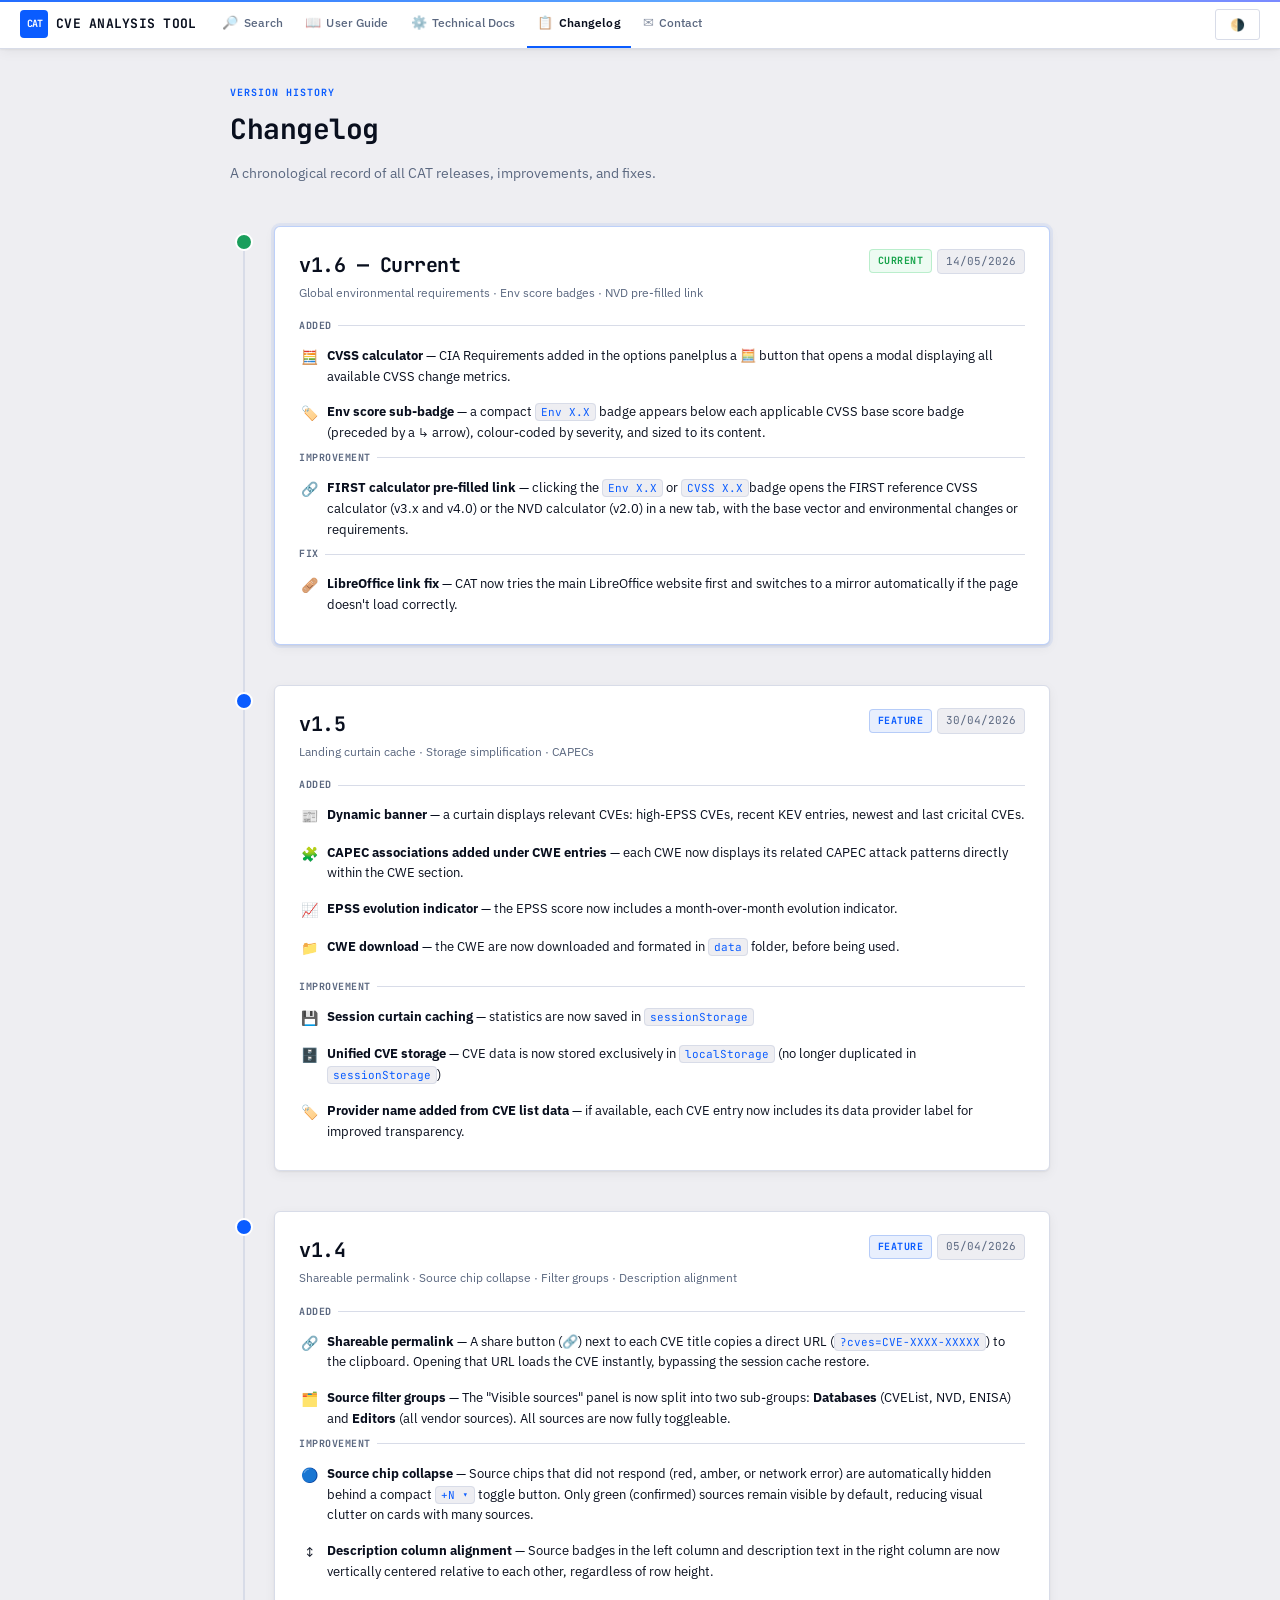
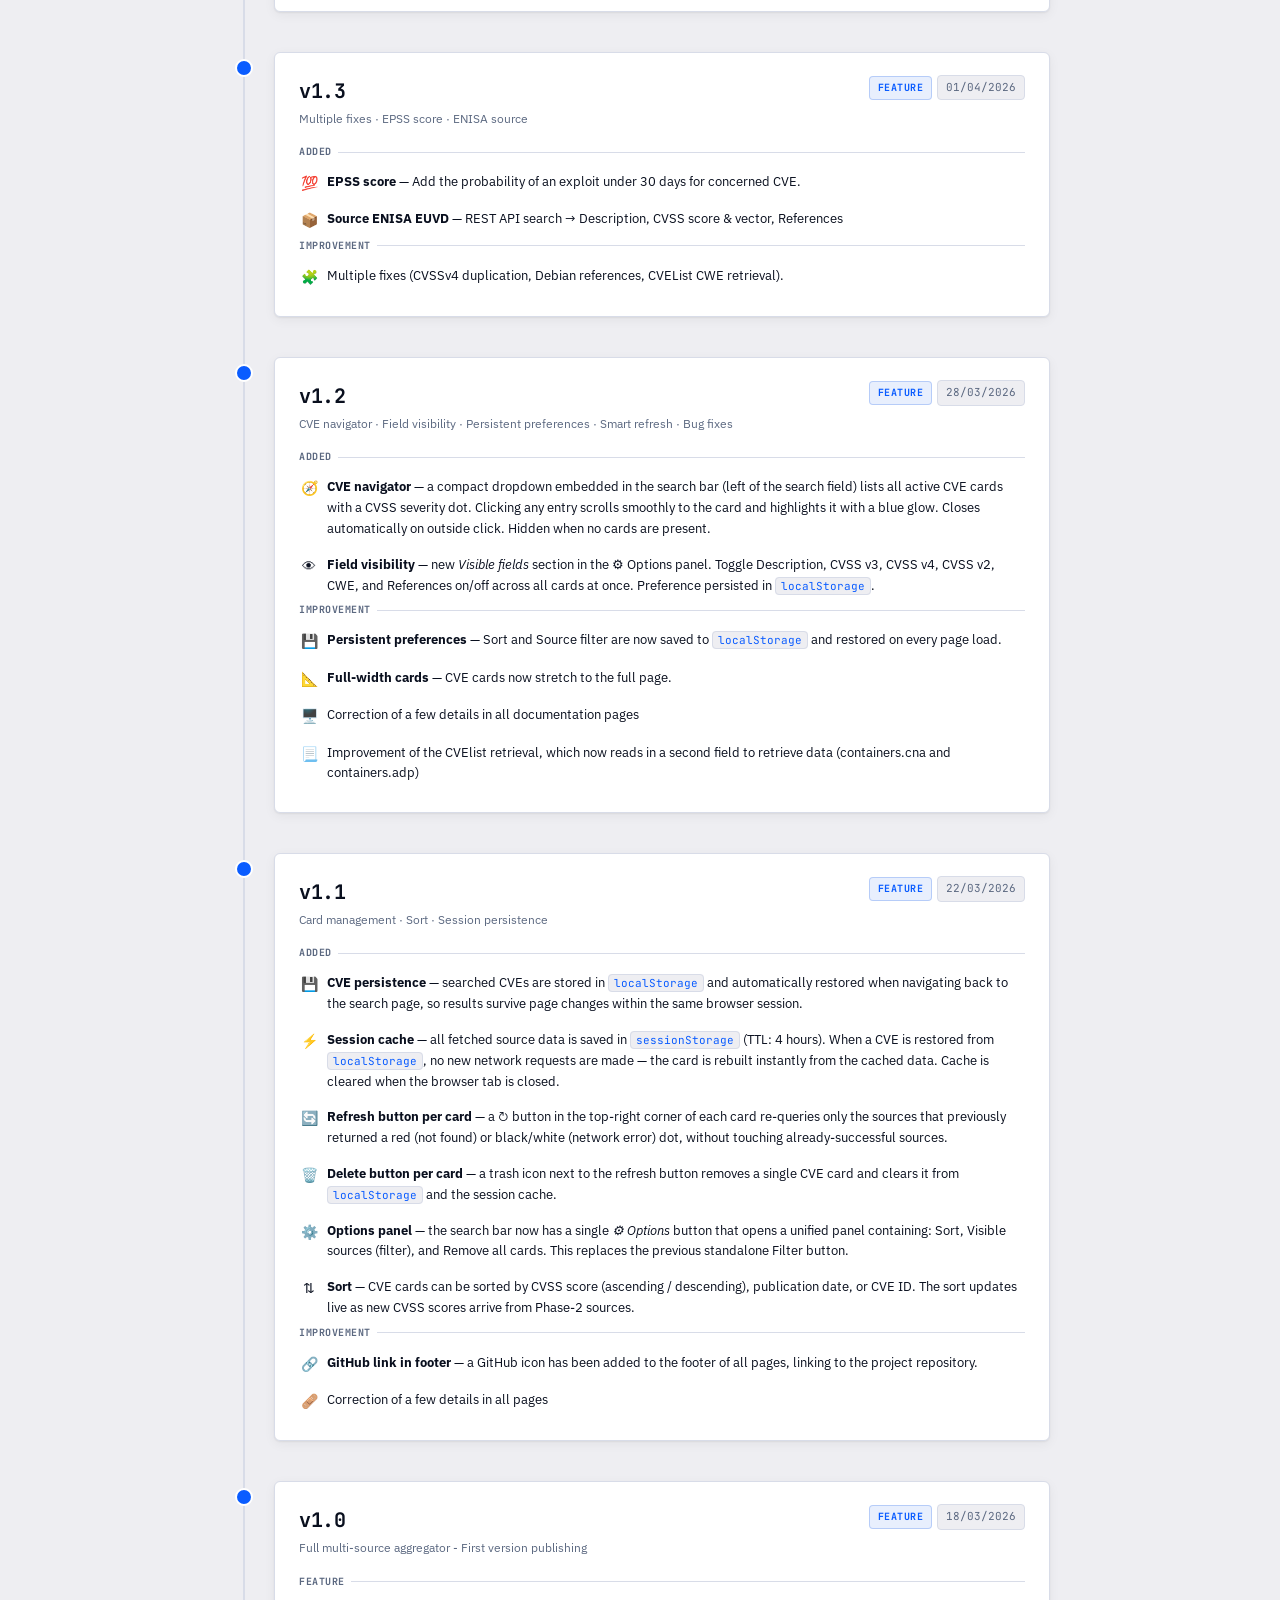
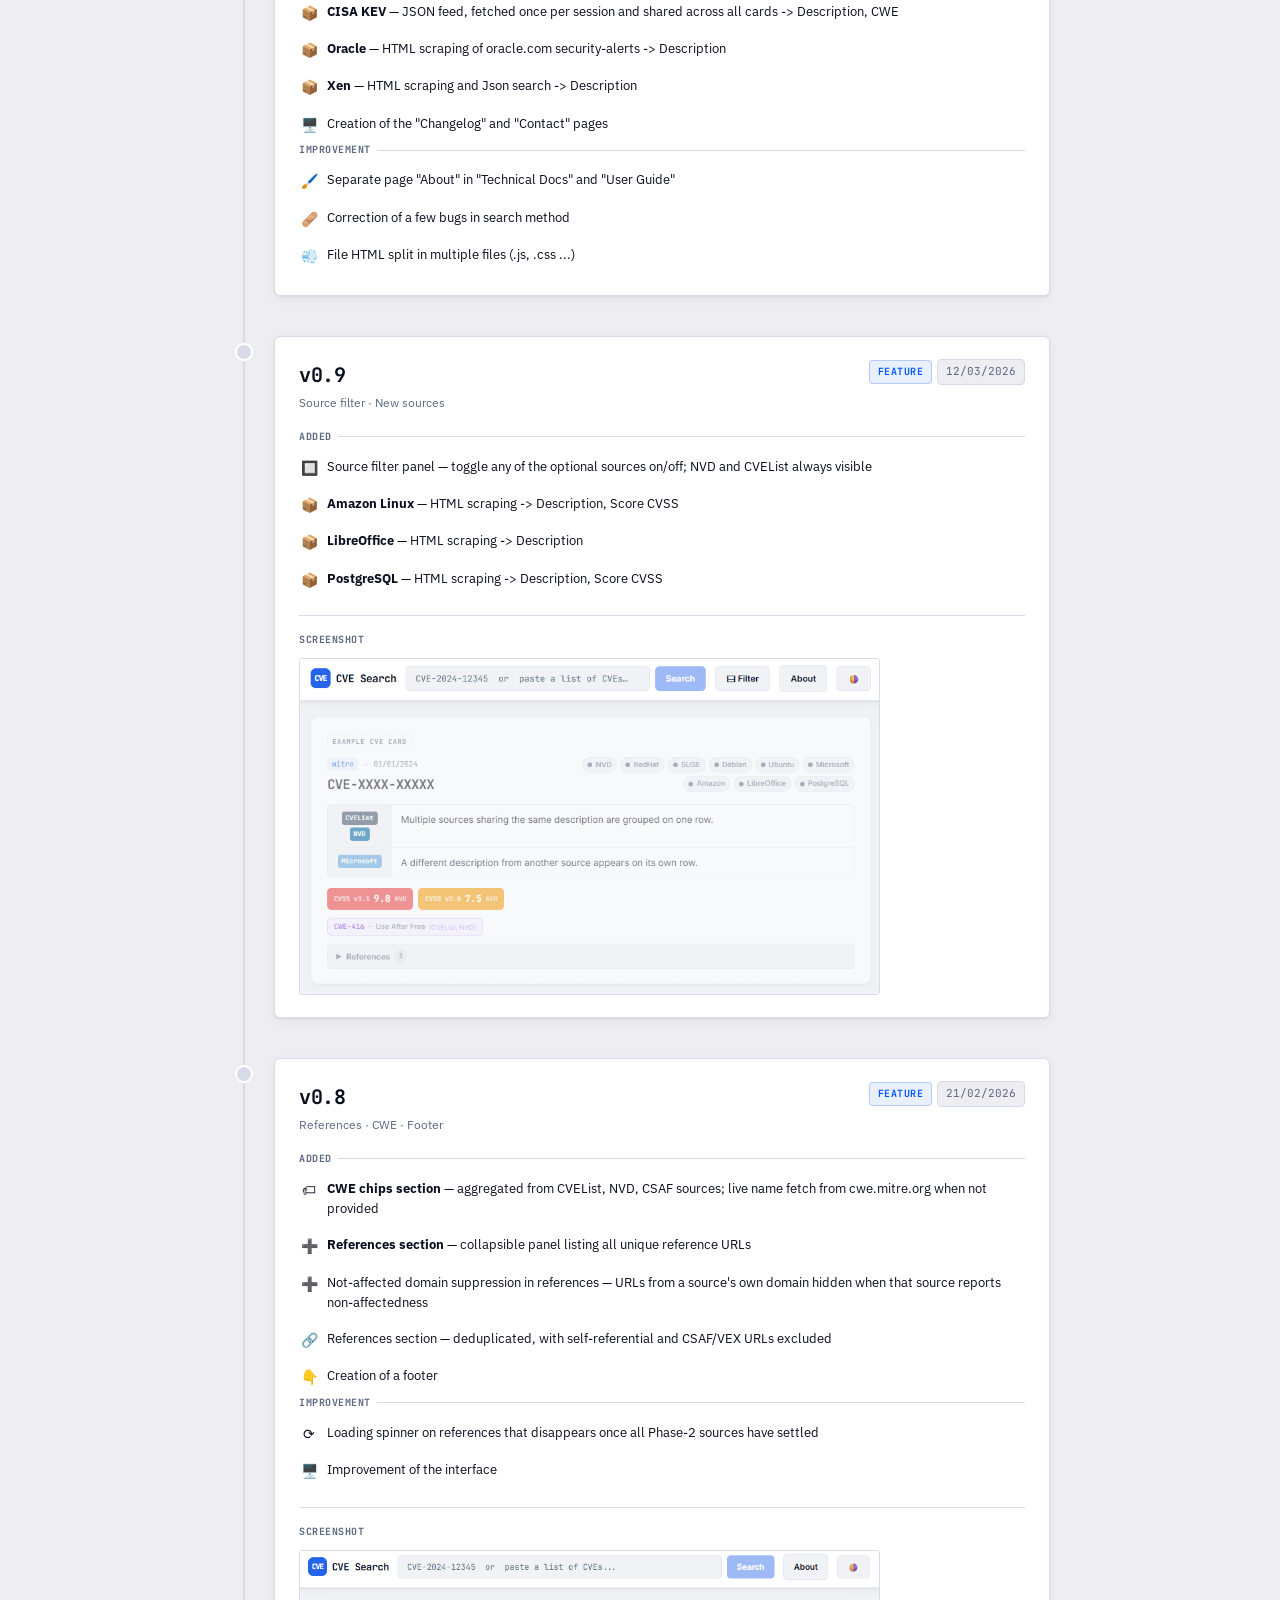
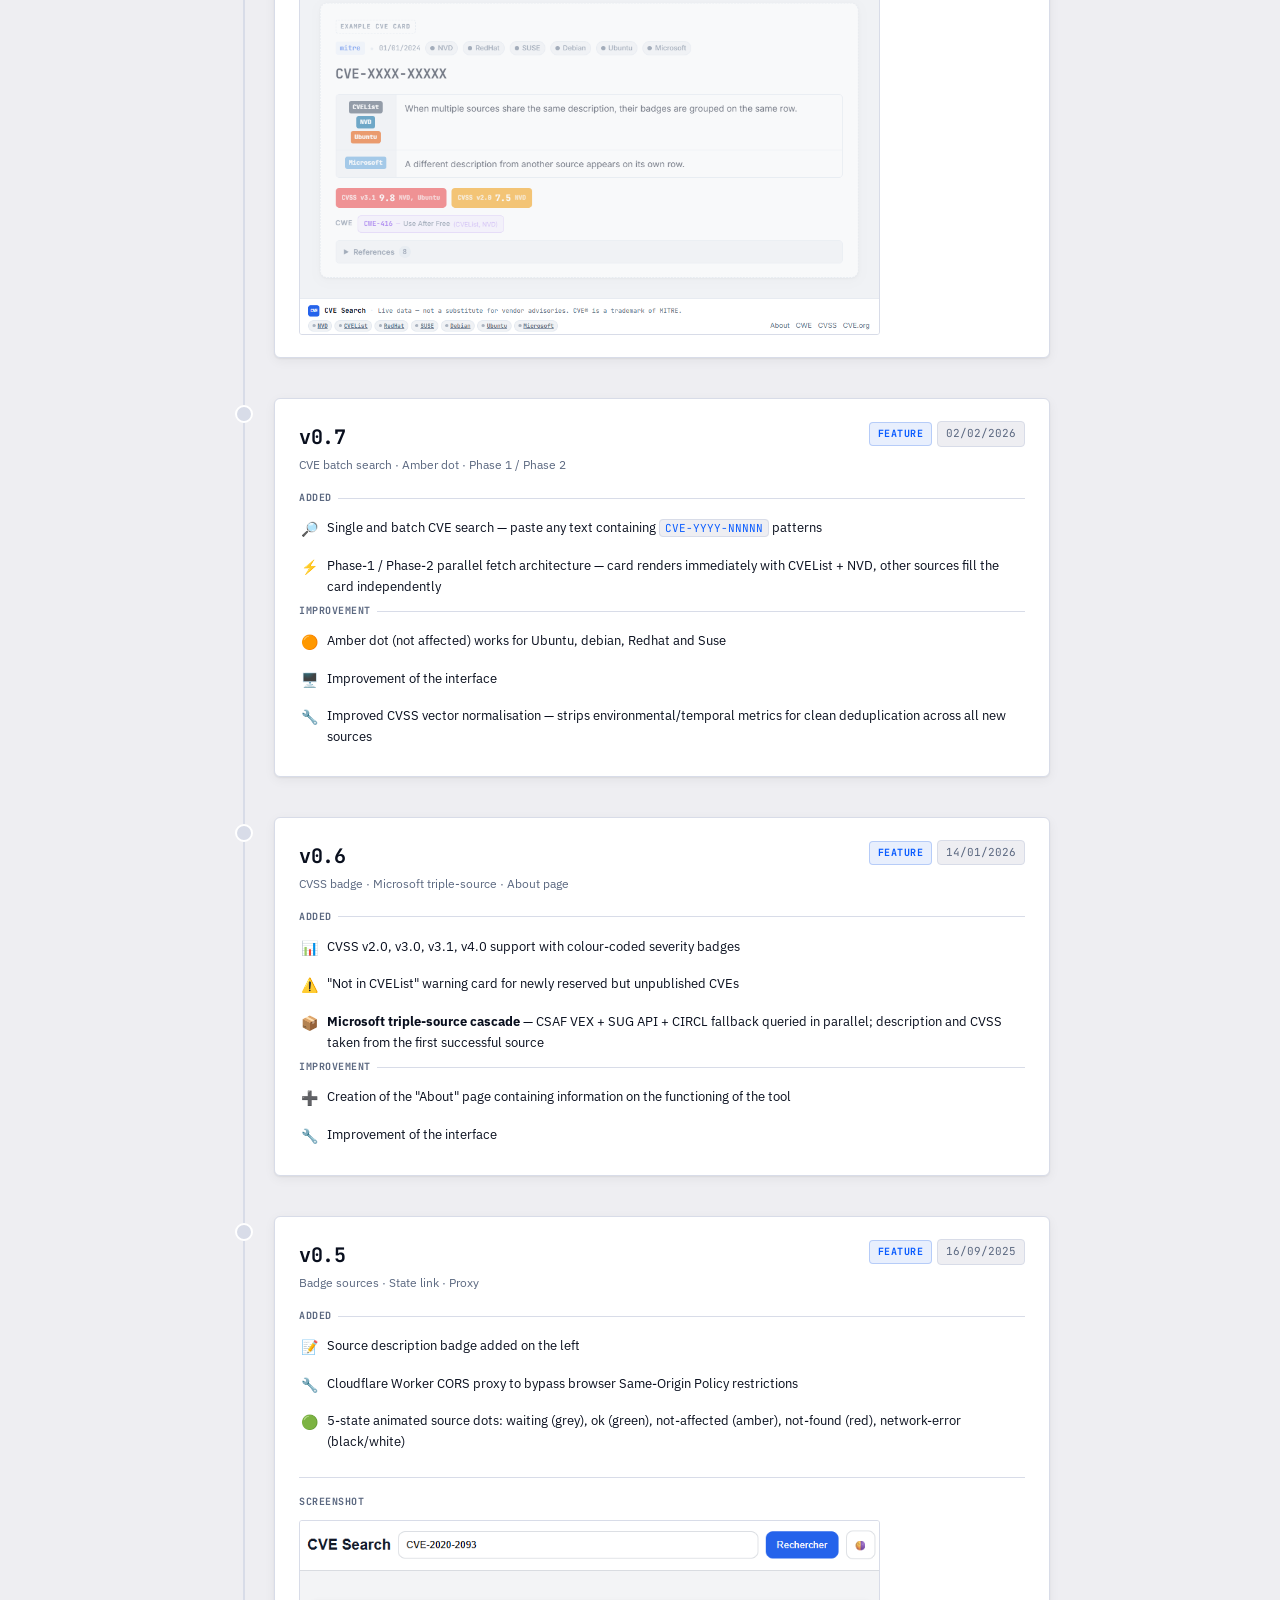
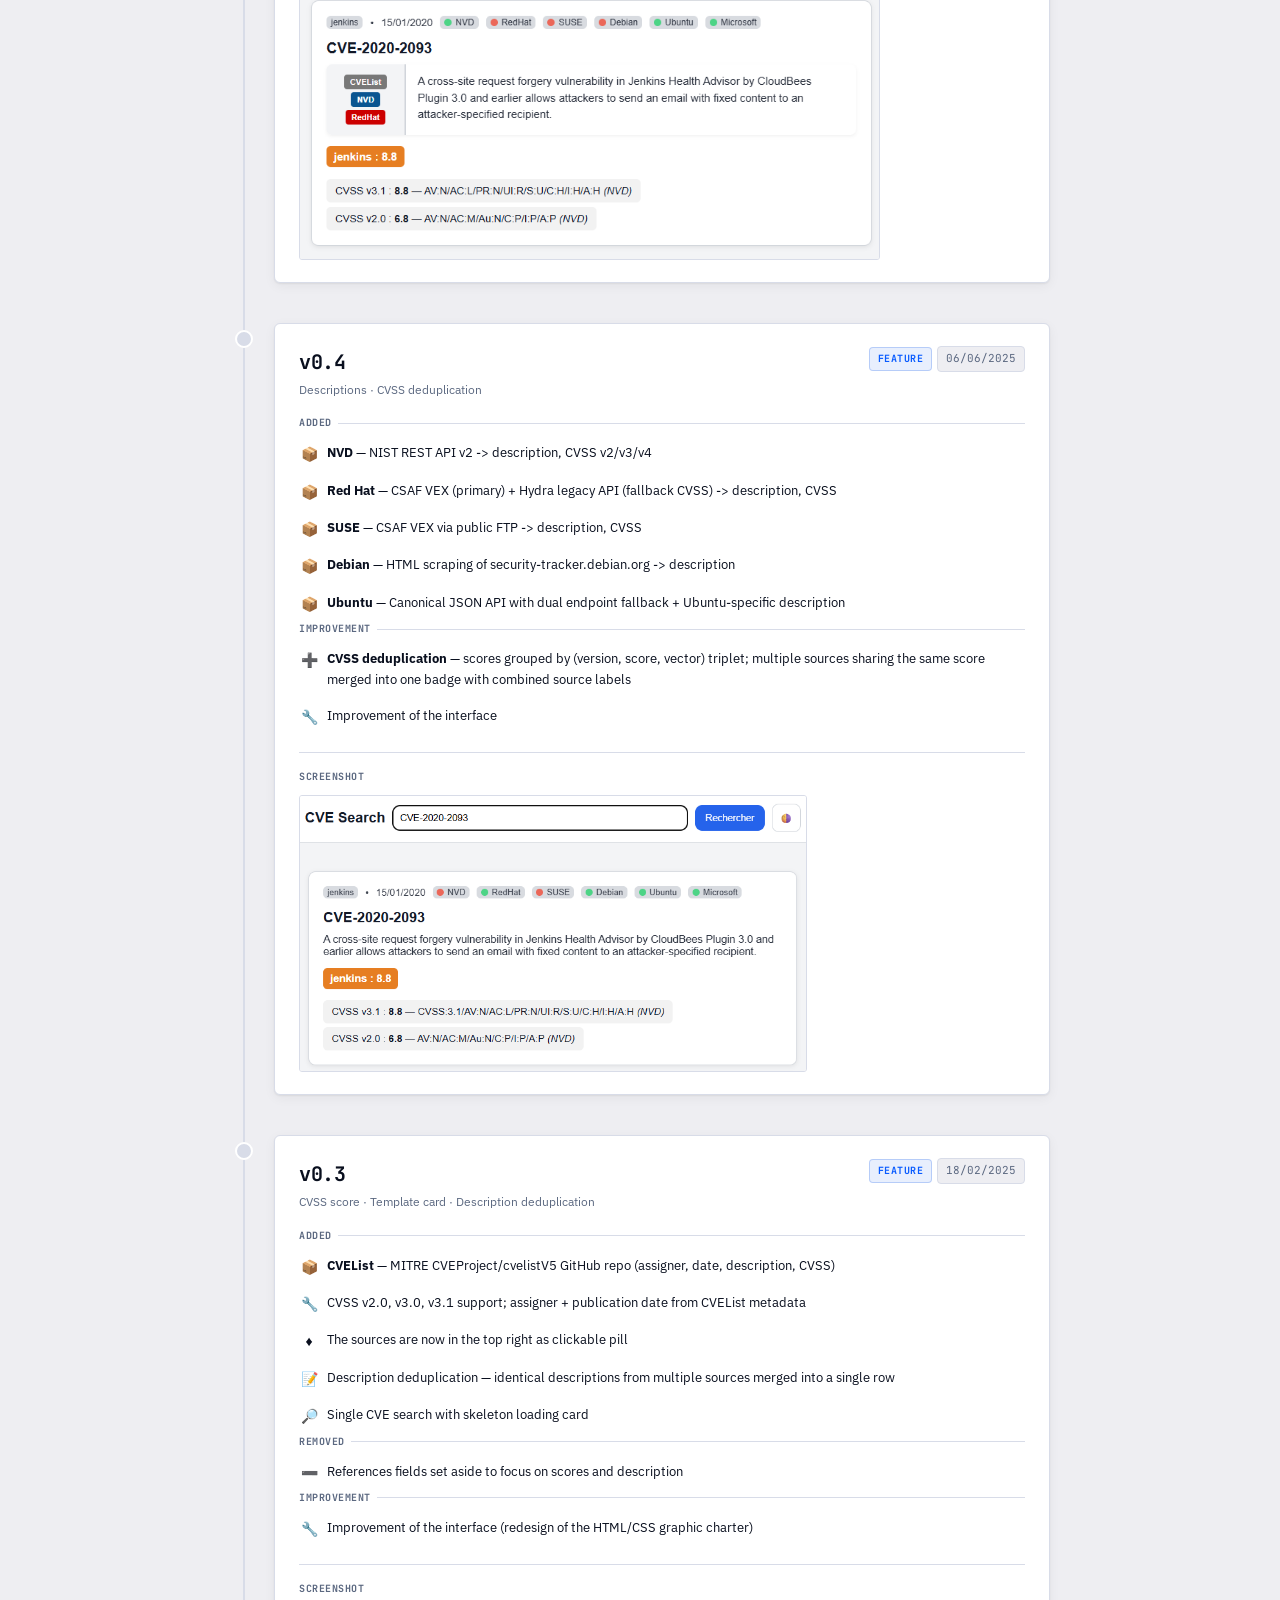
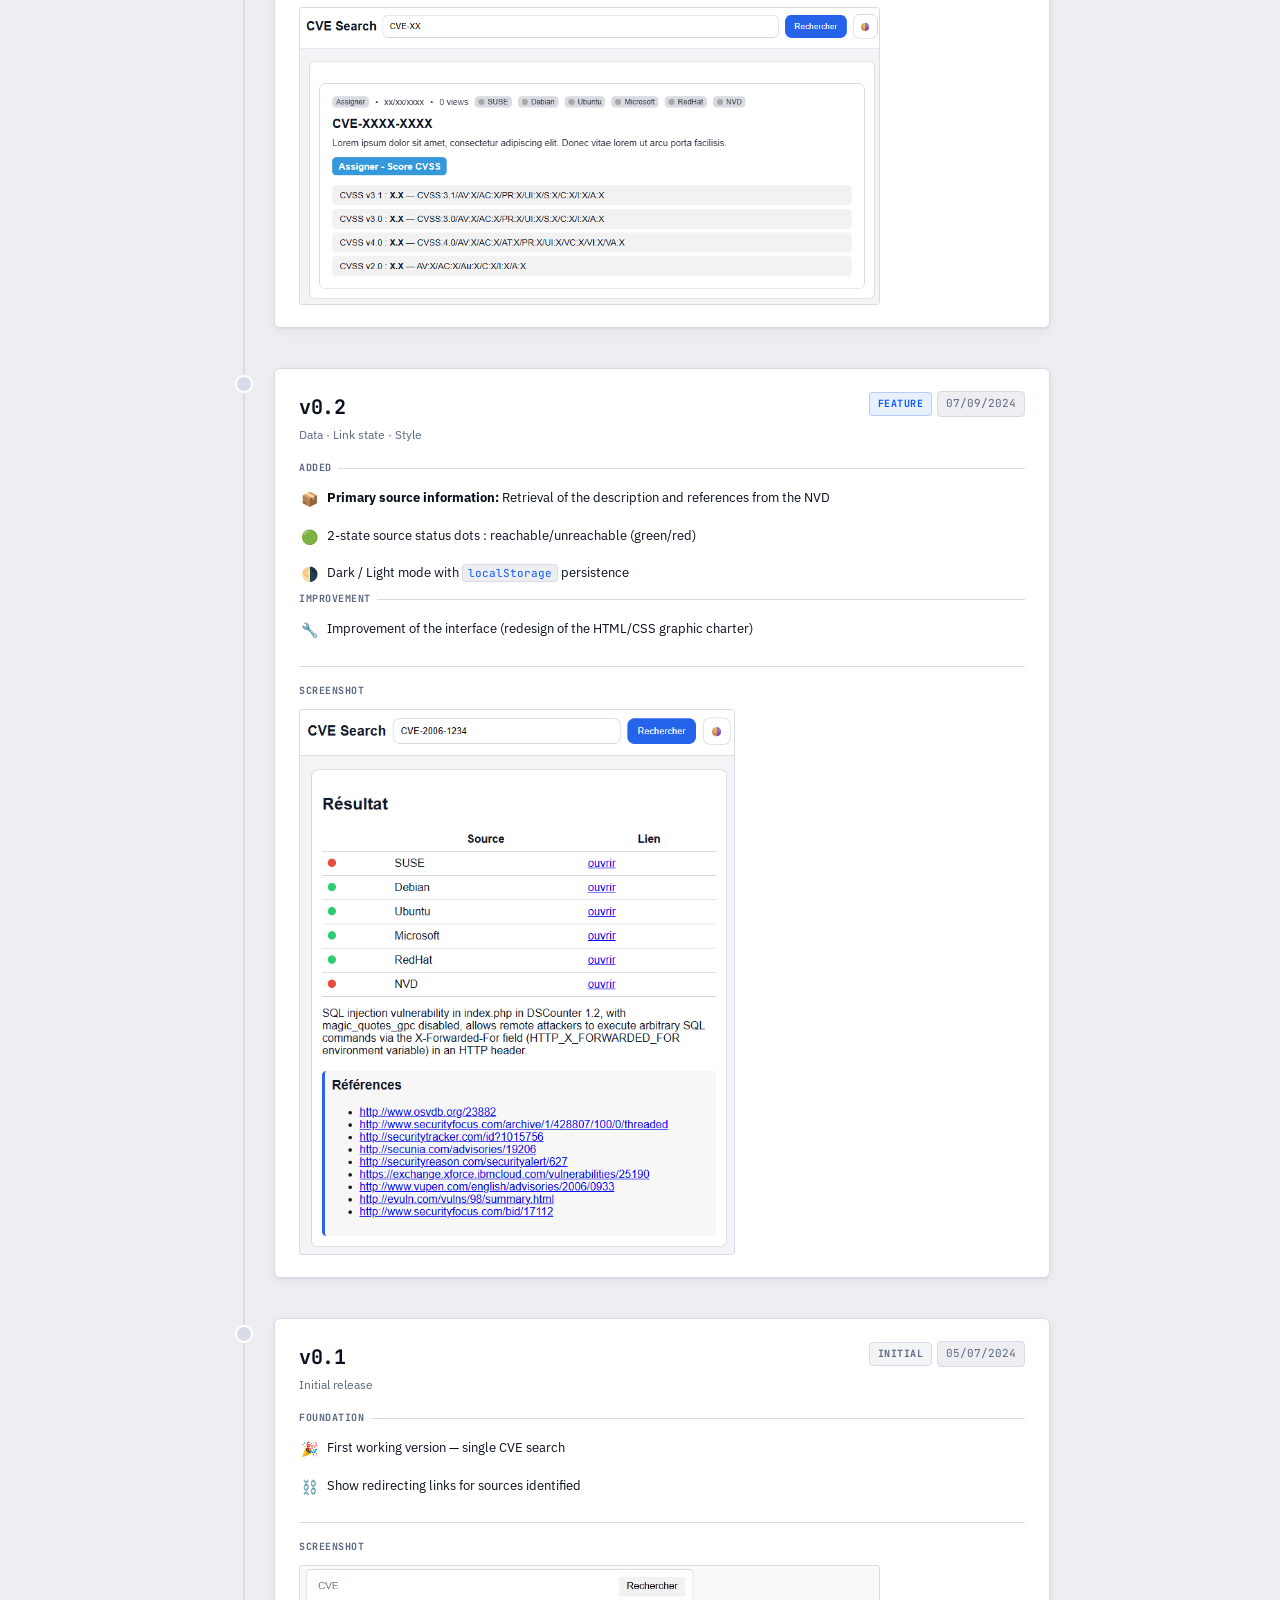
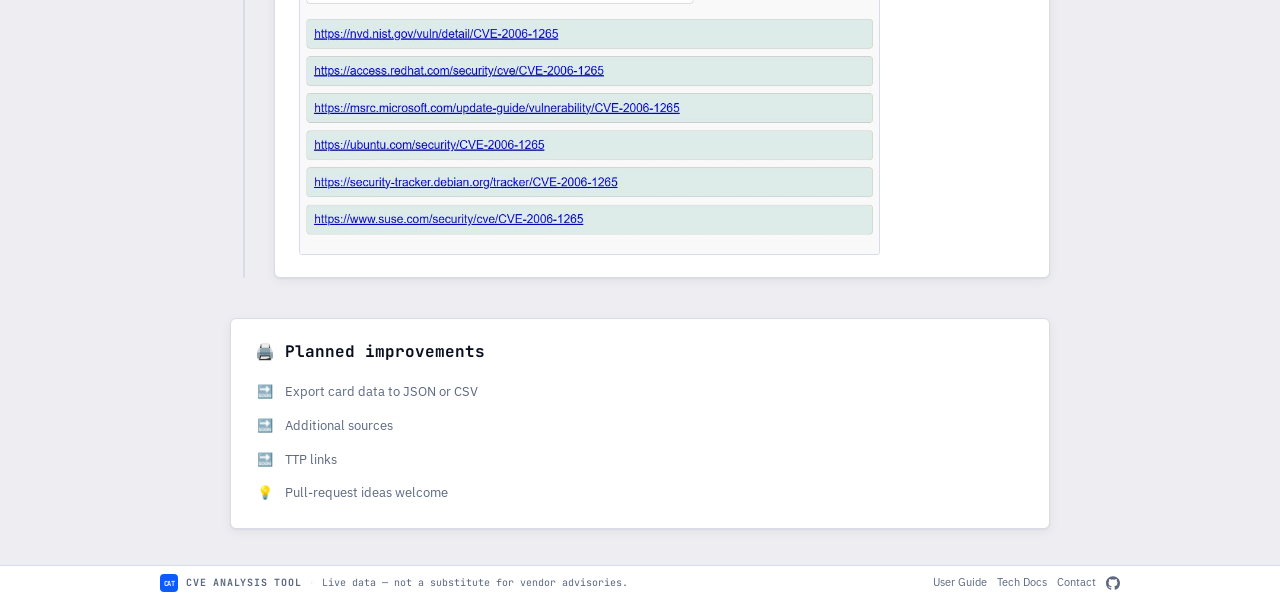
==== commit 2a88da19: "Release of version 1.6 Added : - CVSS calculator — CIA Requirements added in the options panelplus " ====
--- a/changelog.html
+++ b/changelog.html
@@ -264,17 +264,53 @@
 
   <div class="timeline">
 
+
     <!-- ─── CURRENT RELEASE ─────────────────────────────────────── -->
     <div class="release">
       <div class="release-dot current"><div class="release-dot-inner"></div></div>
       <div class="release-card current-release">
         <div class="release-card-top">
           <div>
-            <div class="release-version">v1.5 — Current</div>
+            <div class="release-version">v1.6 — Current</div>
+            <div style="font-size:12px;color:var(--text-muted);margin-top:2px">Global environmental requirements · Env score badges · NVD pre-filled link</div>
+          </div>
+          <div class="release-version-badges">
+            <span class="release-tag tag-current">Current</span>
+            <span class="release-date">14/05/2026</span>
+          </div>
+        </div>
+        <div class="change-groups">
+          <div class="change-group">
+            <div class="change-group-label">Added</div>
+            <ul class="change-list">
+              <li class="change-item"><span class="change-icon">🧮</span><span class="change-text"><strong>CVSS calculator</strong> — CIA Requirements added in the options panelplus a 🧮 button that opens a modal displaying all available CVSS change metrics.</span></li>
+              <li class="change-item"><span class="change-icon">🏷️</span><span class="change-text"><strong>Env score sub-badge</strong> — a compact <code>Env X.X</code> badge appears below each applicable CVSS base score badge (preceded by a ↳ arrow), colour-coded by severity, and sized to its content.</span></li>
+            </ul>
+            <div class="change-group-label">Improvement</div>
+              <ul class="change-list">
+              <li class="change-item"><span class="change-icon">🔗</span><span class="change-text"><strong>FIRST calculator pre-filled link</strong> — clicking the <code>Env X.X</code> or <code>CVSS X.X</code>badge opens the FIRST reference CVSS calculator (v3.x and v4.0) or the NVD calculator (v2.0) in a new tab, with the base vector and environmental changes or requirements.</span></li>
+            </ul>
+            <div class="change-group-label">Fix</div>
+            <ul class="change-list">
+              <li class="change-item"><span class="change-icon">🩹</span><span class="change-text"><strong>LibreOffice link fix</strong> — CAT now tries the main LibreOffice website first and switches to a mirror automatically if the page doesn't load correctly.</span></li>
+            </ul>
+          </div>
+        </div>
+      </div>
+    </div>
+
+
+    <!-- ─── 1.5  ─────────────────────────────────────── -->
+    <div class="release">
+      <div class="release-dot latest"><div class="release-dot-inner"></div></div>
+      <div class="release-card">
+        <div class="release-card-top">
+          <div>
+            <div class="release-version">v1.5</div>
             <div style="font-size:12px;color:var(--text-muted);margin-top:2px">Landing curtain cache · Storage simplification · CAPECs</div>
           </div>
           <div class="release-version-badges">
-            <span class="release-tag tag-current">Current</span>
+            <span class="release-tag tag-feature">Feature</span>
             <span class="release-date">30/04/2026</span>
           </div>
         </div>
@@ -303,7 +339,7 @@
     <!-- ─── v1.4 ─────────────────────────────────────── -->
     <div class="release">
       <div class="release-dot latest"><div class="release-dot-inner"></div></div>
-      <div class="release-card current-release">
+      <div class="release-card">
         <div class="release-card-top">
           <div>
             <div class="release-version">v1.4</div>
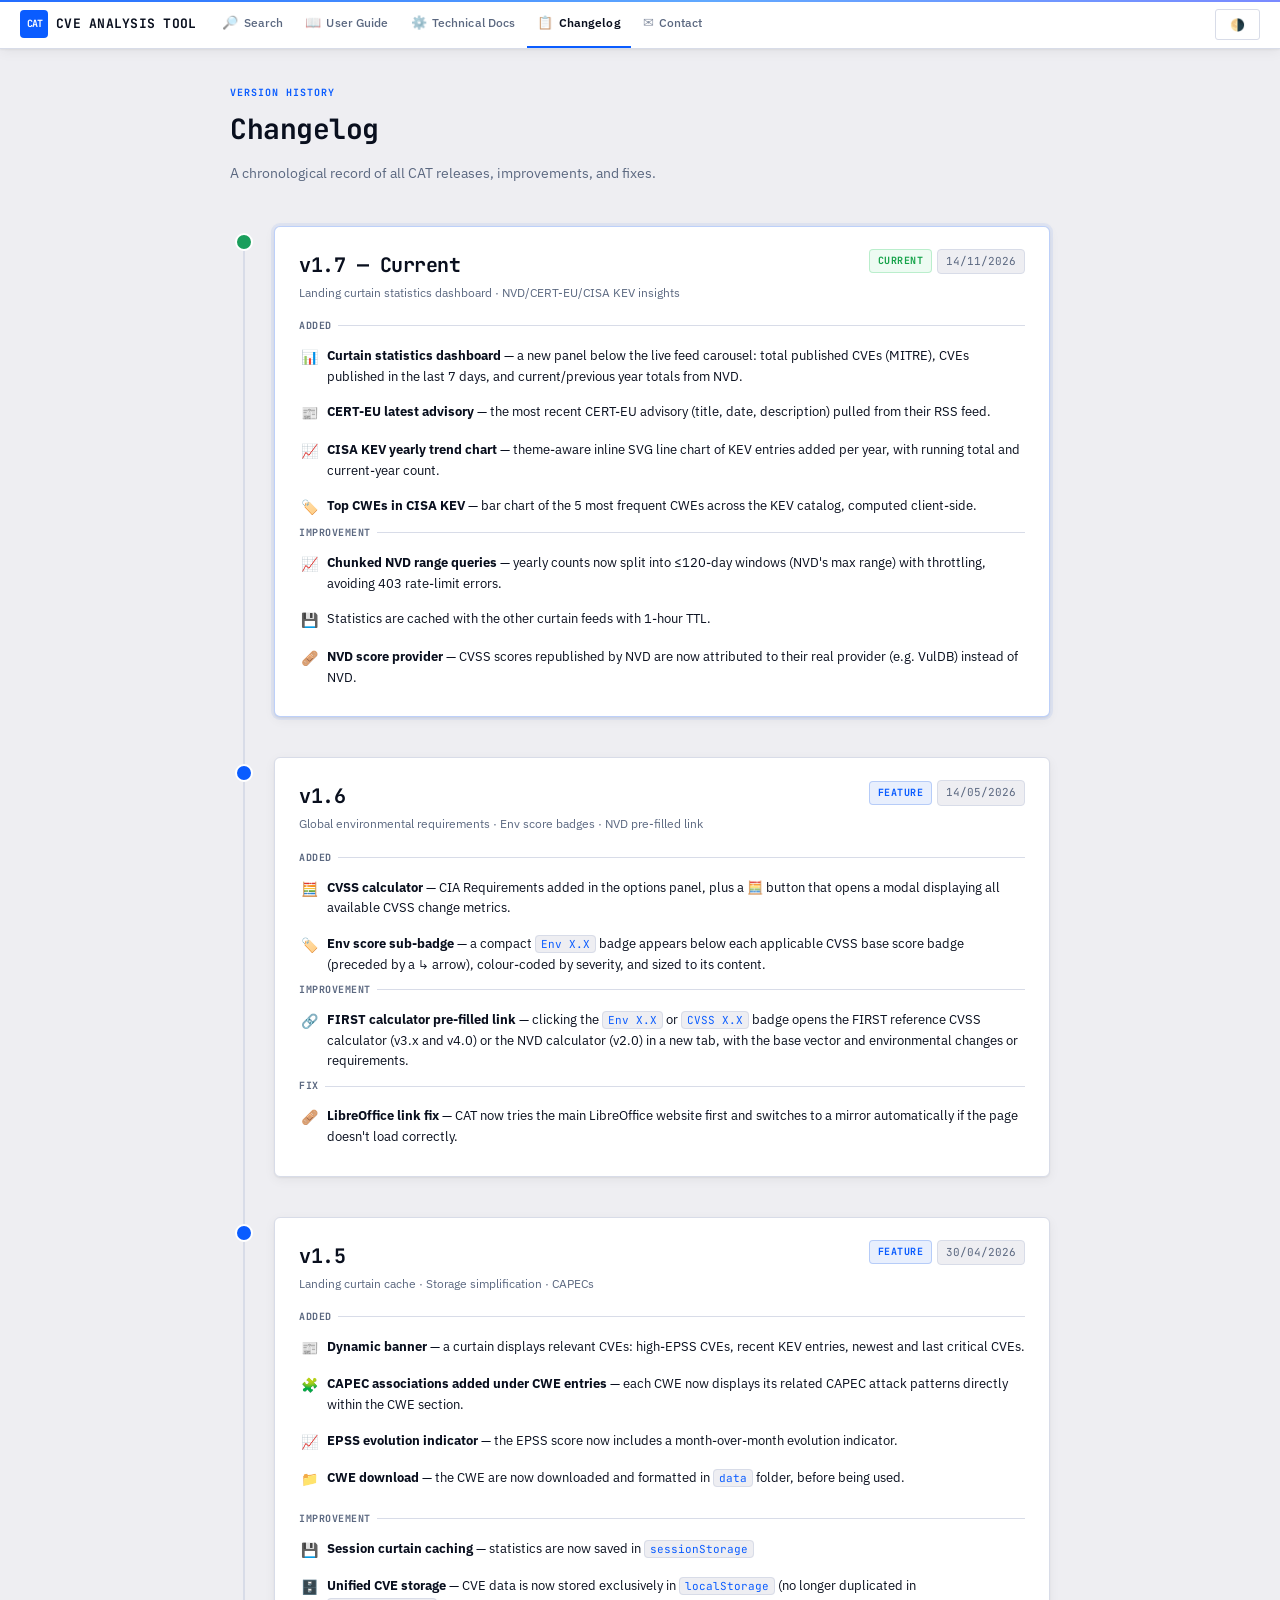
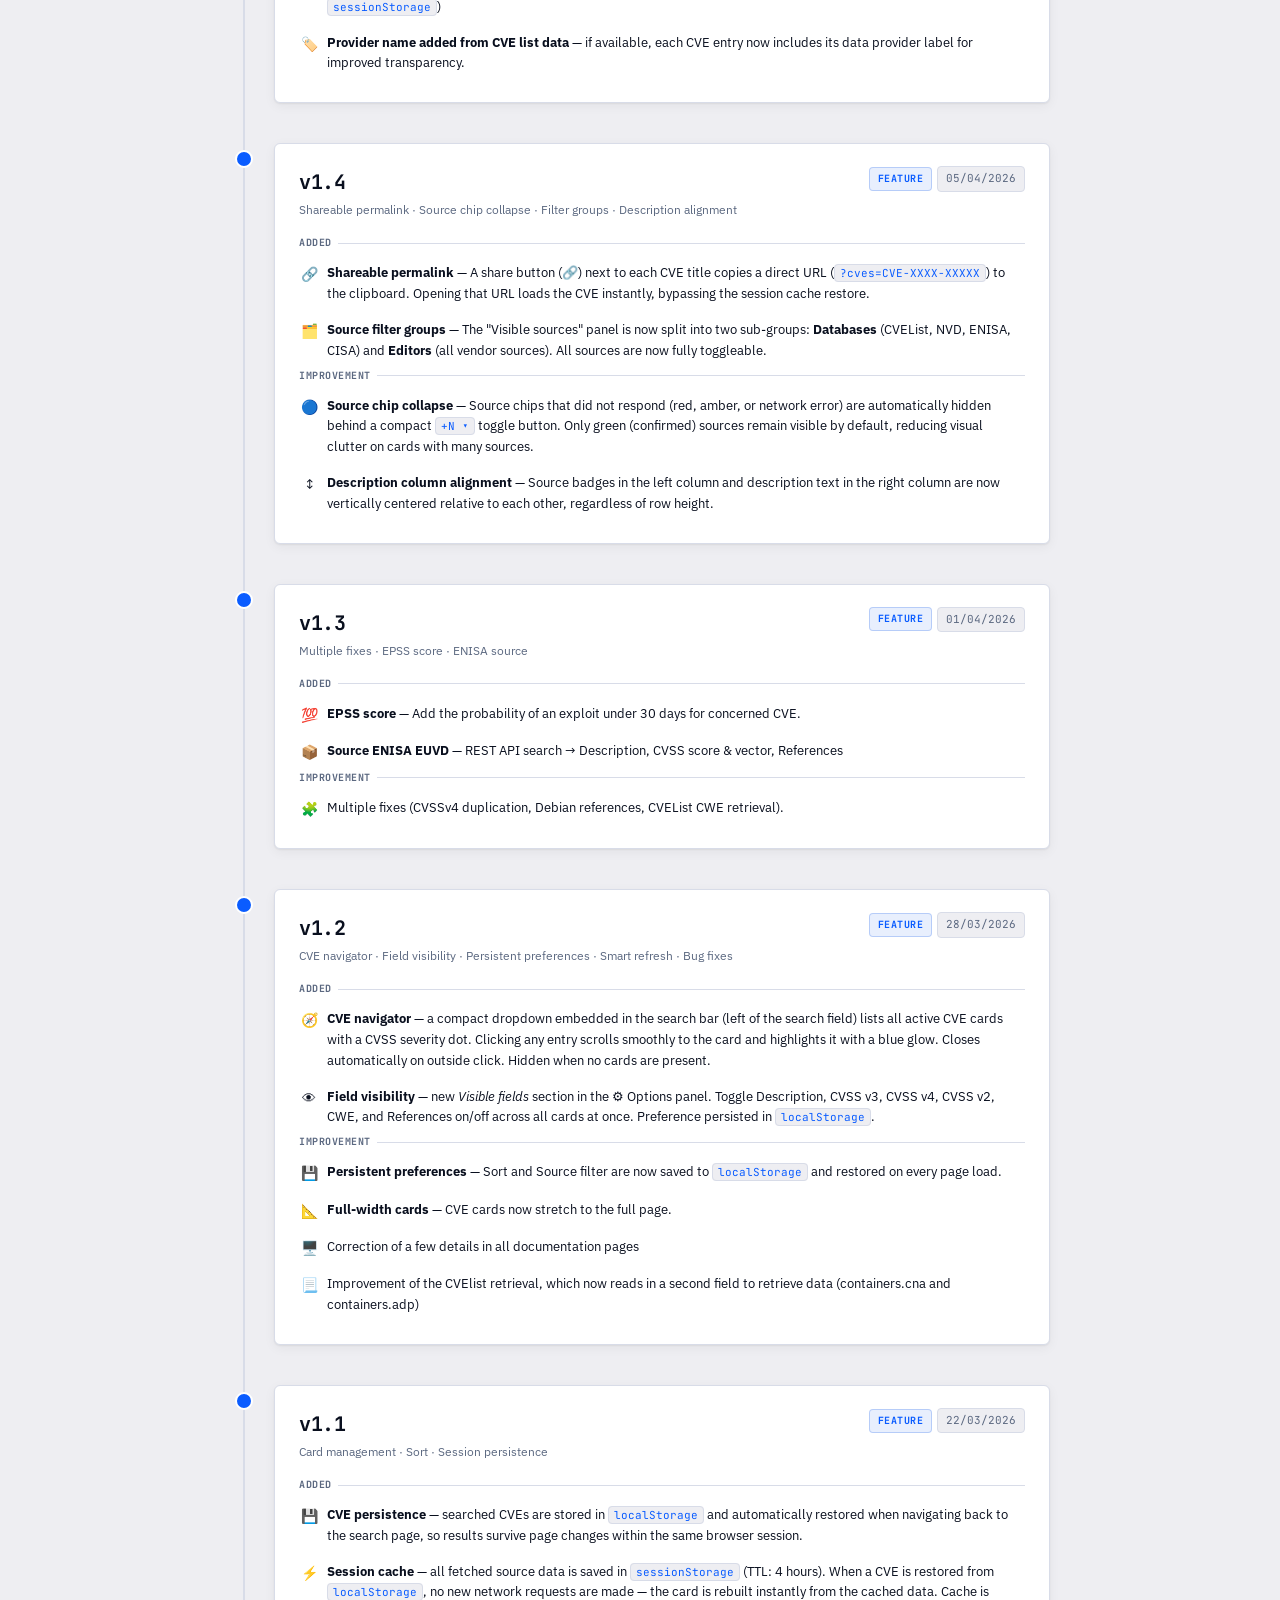
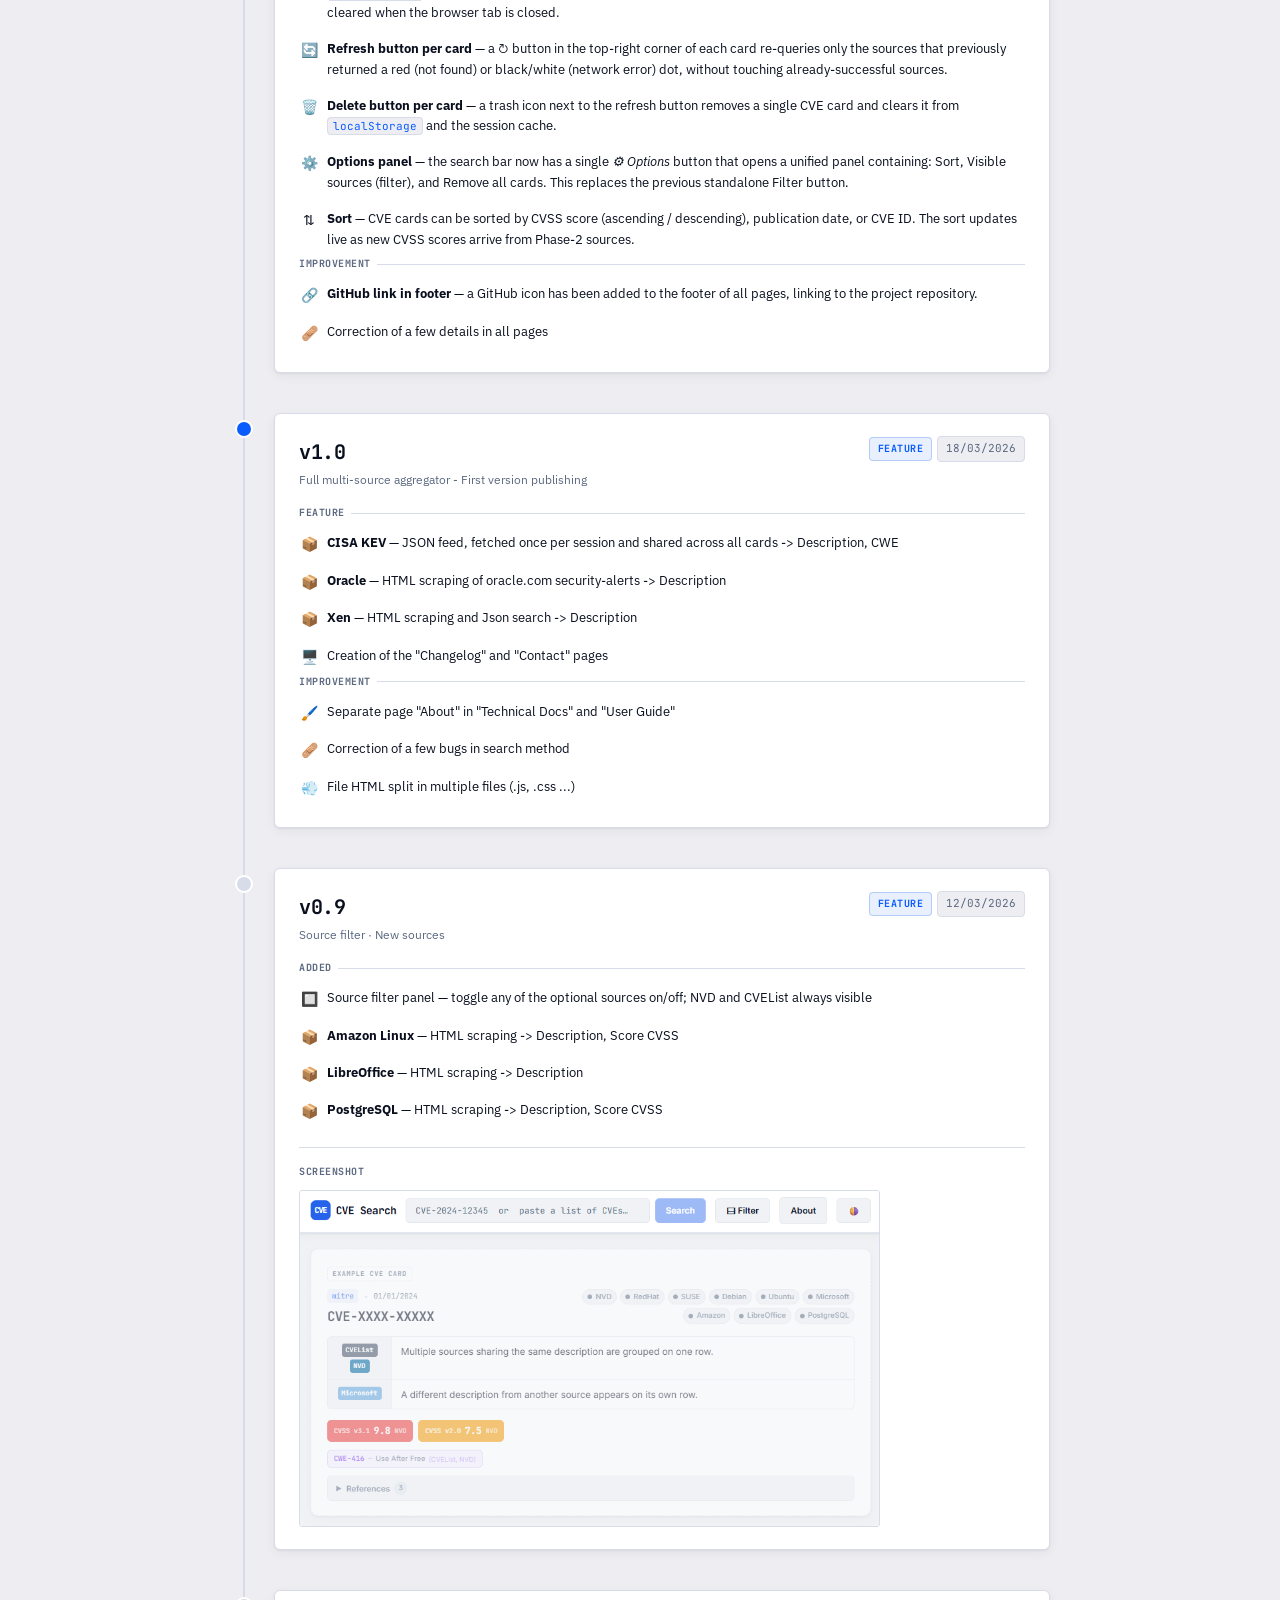
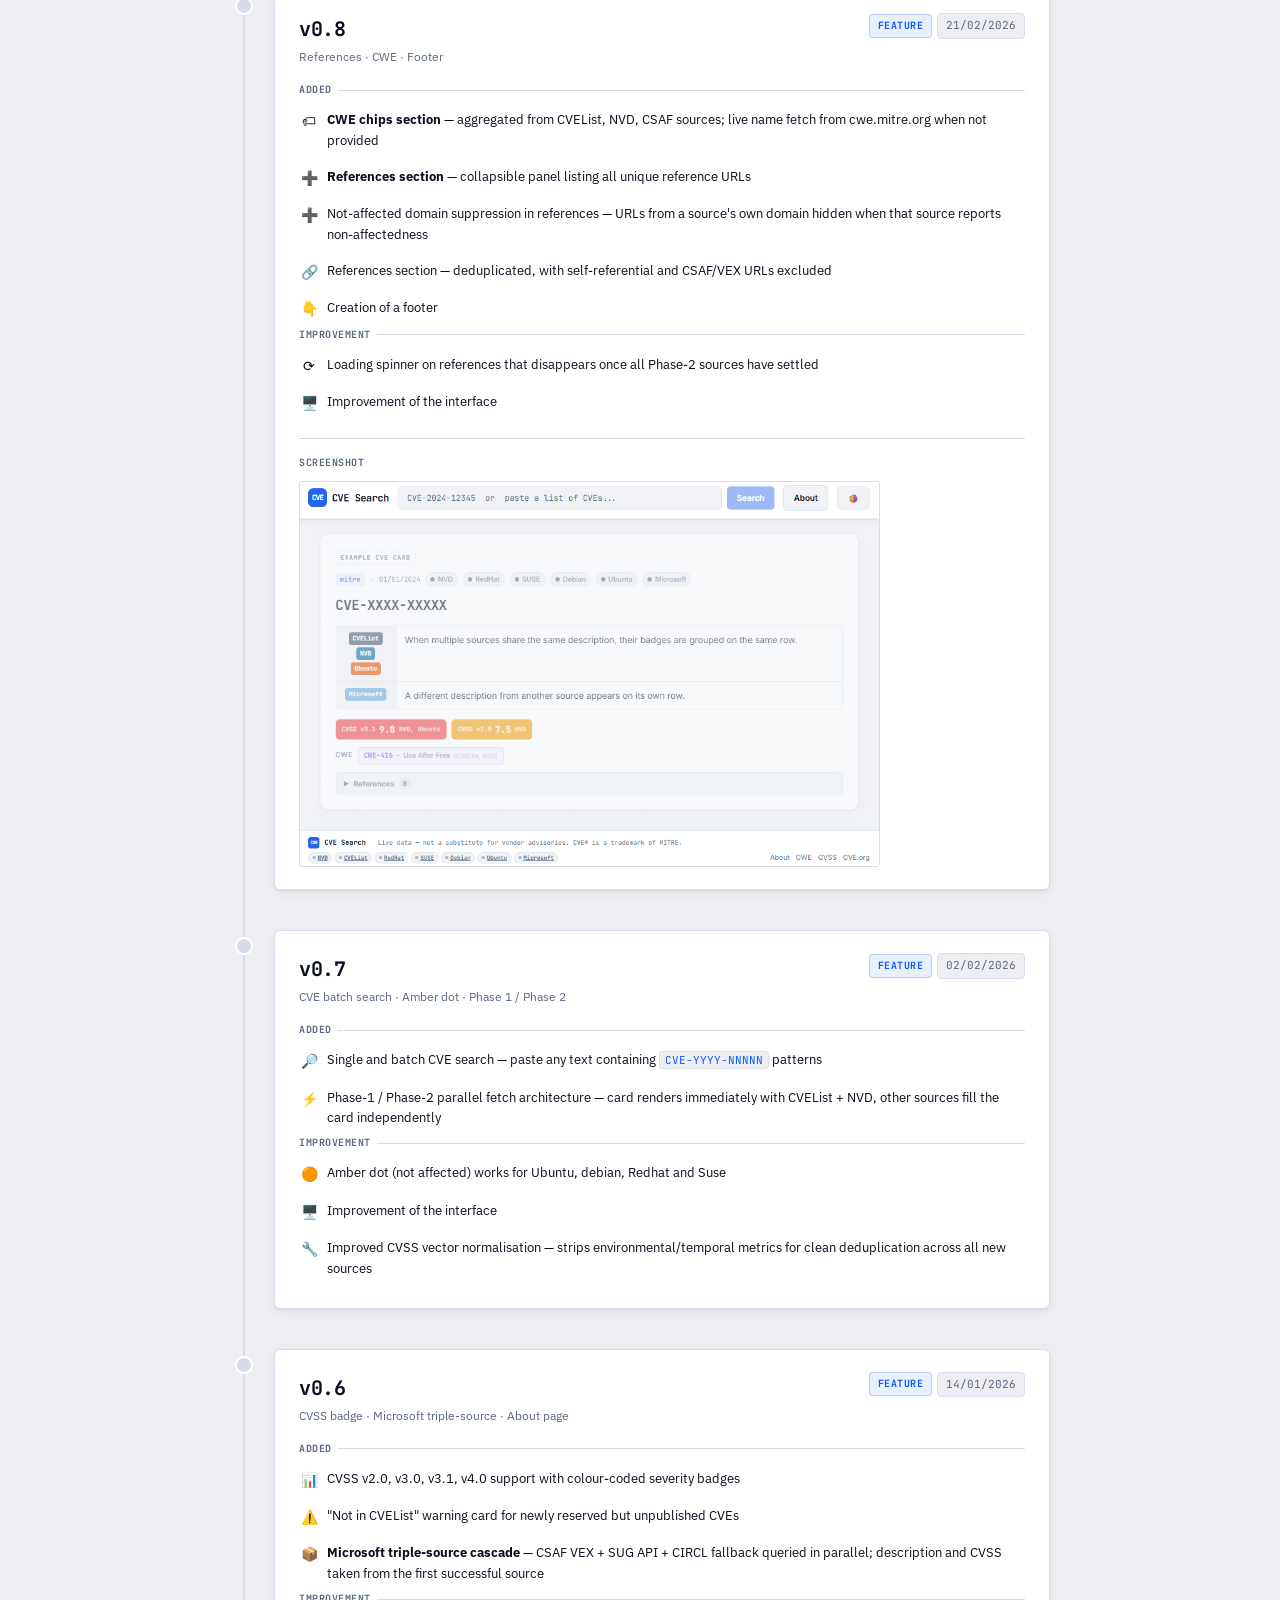
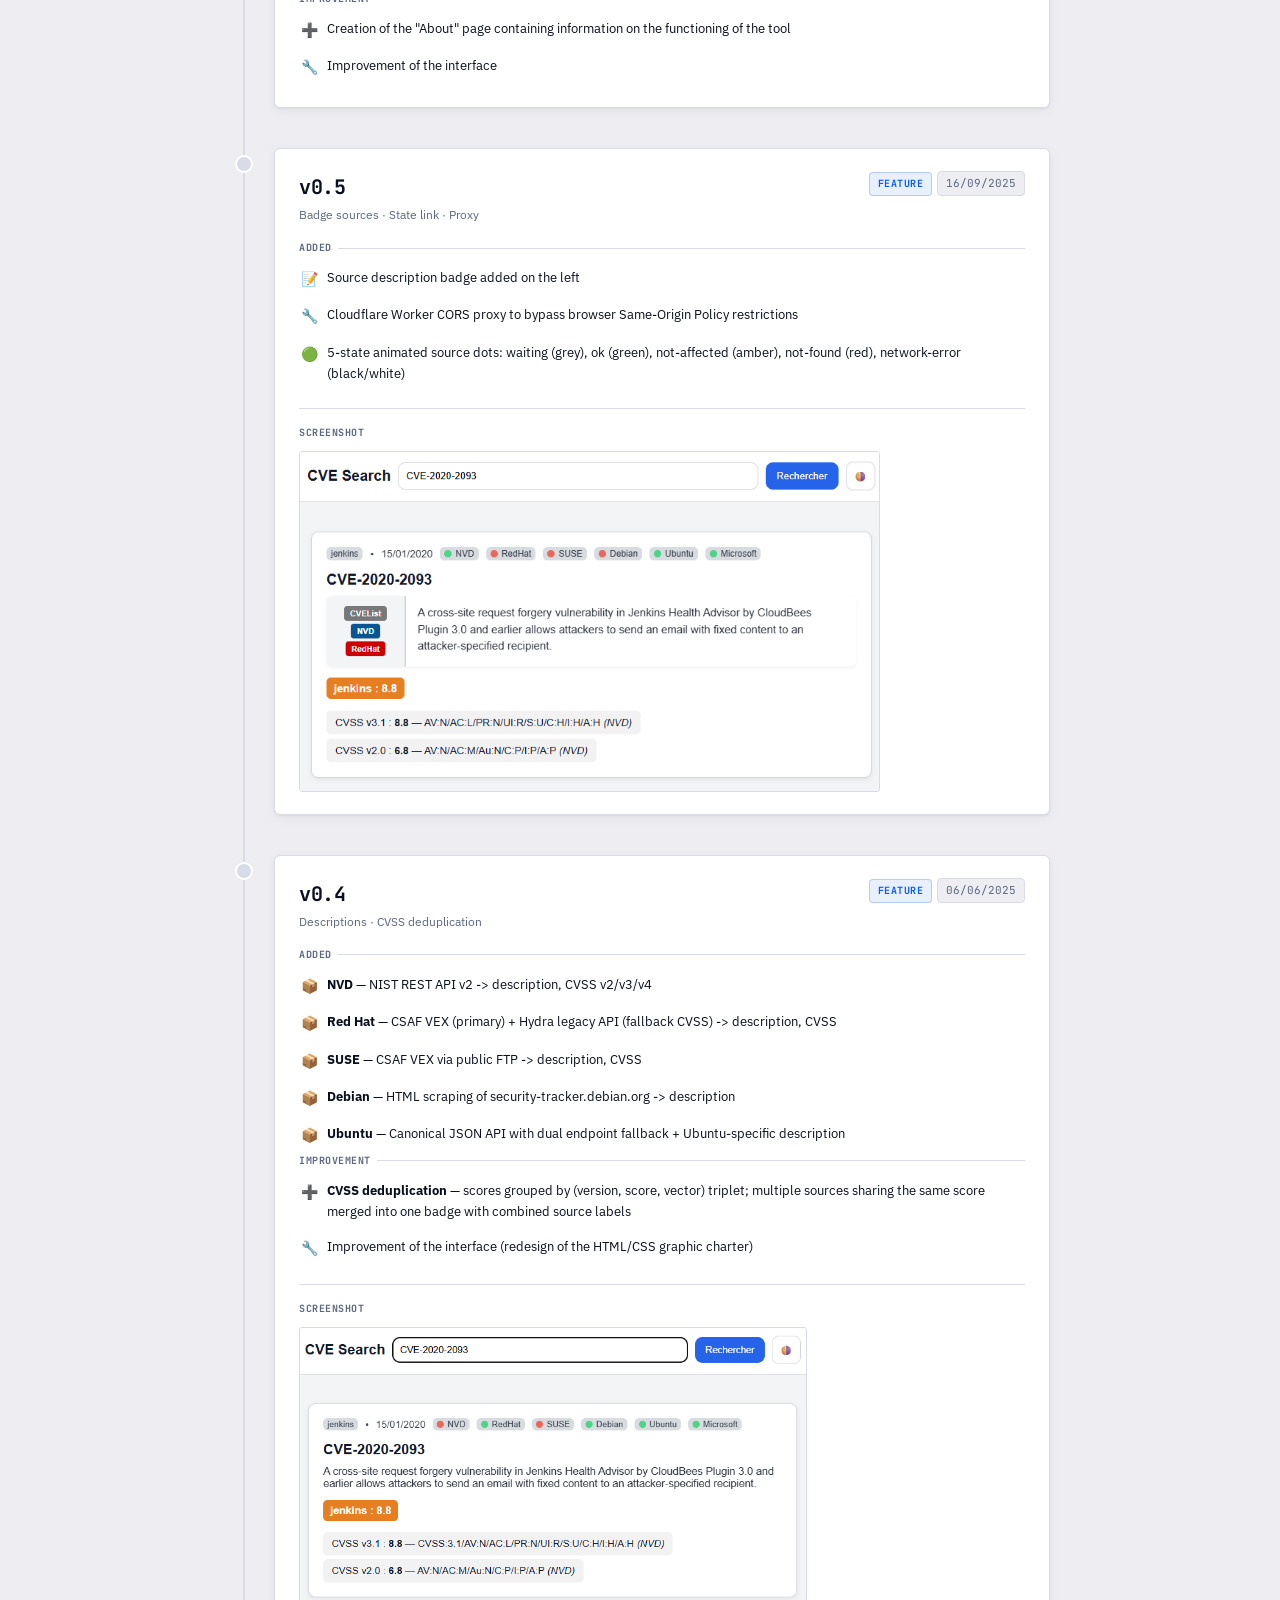
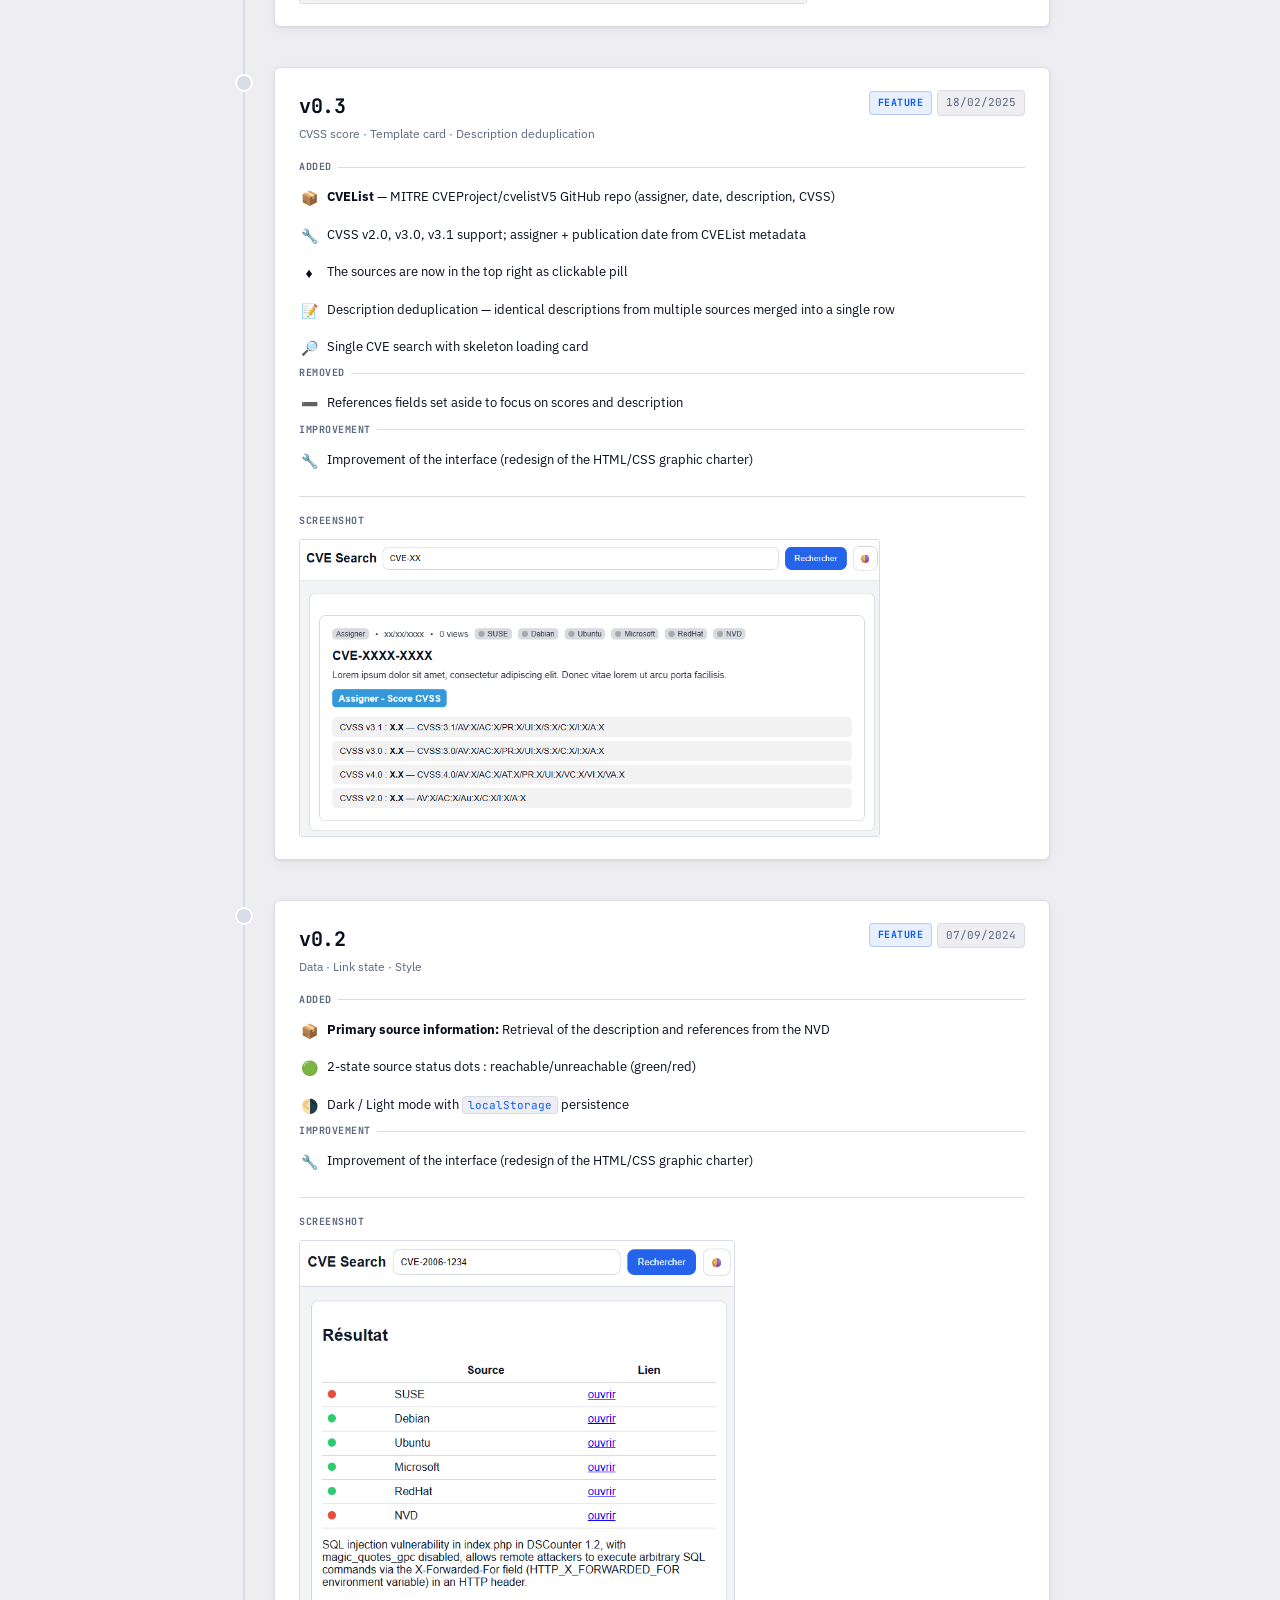
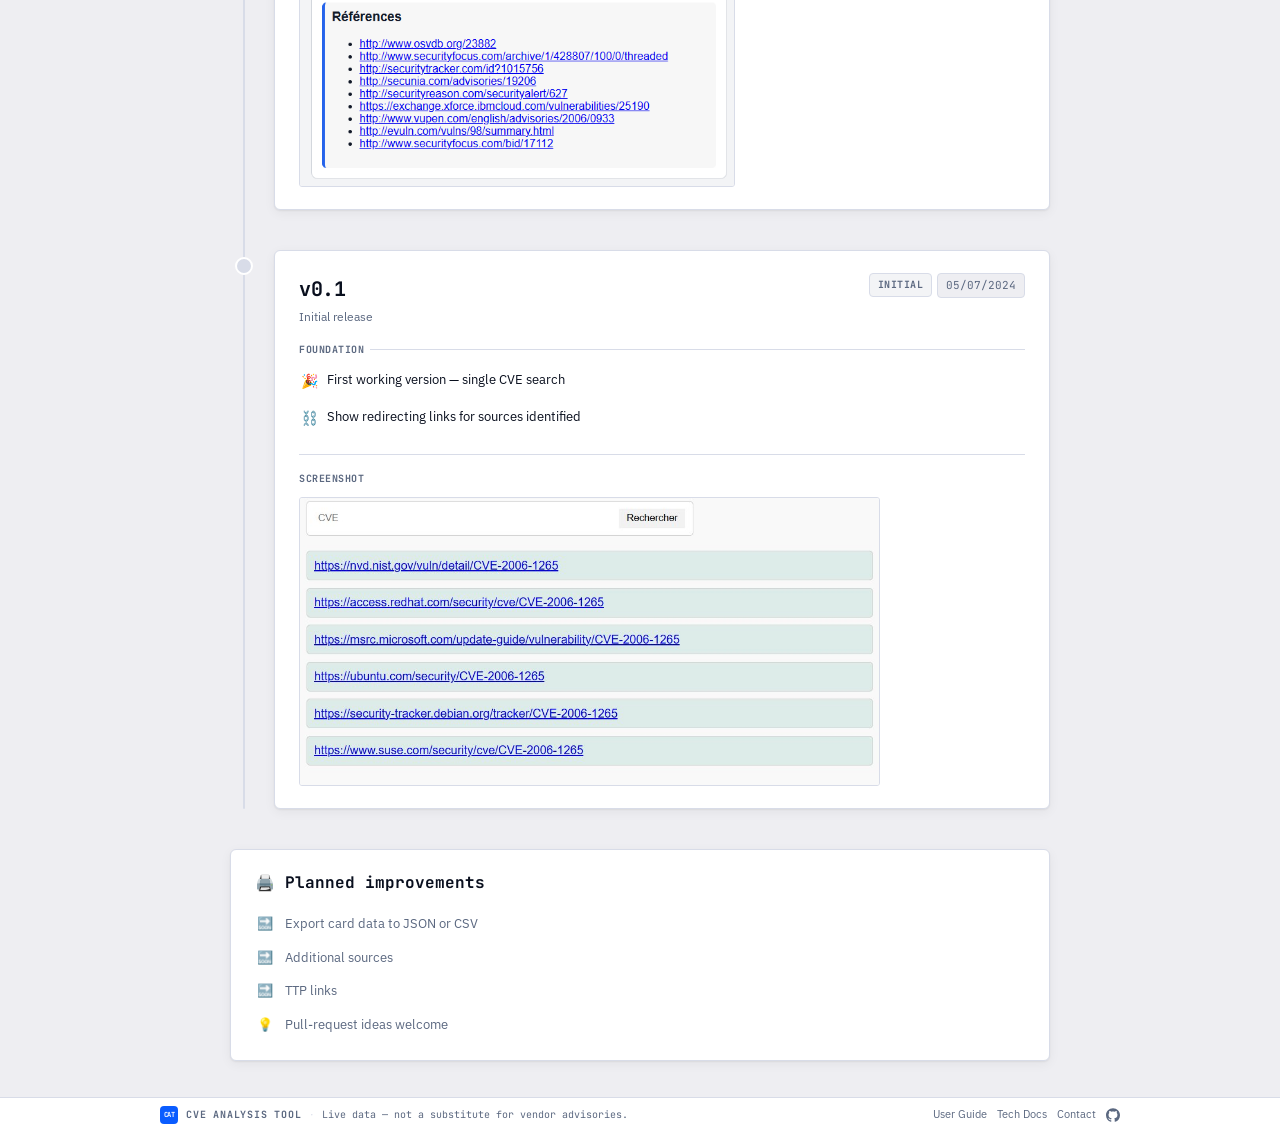
==== commit 17c2e240: "Release of version 1.7 - Curtain statistics dashboard — a new panel below the live feed carousel: to" ====
--- a/changelog.html
+++ b/changelog.html
@@ -2,7 +2,9 @@
 <html lang="en">
 <head>
 <meta charset="UTF-8">
-<link rel="icon" href="data:image/svg+xml,<svg xmlns=%27http://www.w3.org/2000/svg%27 viewBox=%270 0 100 100%27><text y=%27.9em%27 font-size=%2790%27>🐱</text></svg>">
+<link rel="icon" href="favicon.ico" sizes="48x48">
+<link rel="icon" href="favicon.svg" type="image/svg+xml">
+<link rel="apple-touch-icon" href="apple-touch-icon.png">
 <meta name="viewport" content="width=device-width, initial-scale=1.0">
 <title>Changelog — CVE Analysis Tool</title>
 <link rel="preconnect" href="https://fonts.googleapis.com">
@@ -271,11 +273,45 @@
       <div class="release-card current-release">
         <div class="release-card-top">
           <div>
-            <div class="release-version">v1.6 — Current</div>
+            <div class="release-version">v1.7 — Current</div>
+            <div style="font-size:12px;color:var(--text-muted);margin-top:2px">Landing curtain statistics dashboard · NVD/CERT-EU/CISA KEV insights</div>
+          </div>
+          <div class="release-version-badges">
+            <span class="release-tag tag-current">Current</span>
+            <span class="release-date">14/11/2026</span>
+          </div>
+        </div>
+        <div class="change-groups">
+          <div class="change-group">
+            <div class="change-group-label">Added</div>
+            <ul class="change-list">
+              <li class="change-item"><span class="change-icon">📊</span><span class="change-text"><strong>Curtain statistics dashboard</strong> — a new panel below the live feed carousel: total published CVEs (MITRE), CVEs published in the last 7 days, and current/previous year totals from NVD.</span></li>
+              <li class="change-item"><span class="change-icon">📰</span><span class="change-text"><strong>CERT-EU latest advisory</strong> — the most recent CERT-EU advisory (title, date, description) pulled from their RSS feed.</span></li>
+              <li class="change-item"><span class="change-icon">📈</span><span class="change-text"><strong>CISA KEV yearly trend chart</strong> — theme-aware inline SVG line chart of KEV entries added per year, with running total and current-year count.</span></li>
+              <li class="change-item"><span class="change-icon">🏷️</span><span class="change-text"><strong>Top CWEs in CISA KEV</strong> — bar chart of the 5 most frequent CWEs across the KEV catalog, computed client-side.</span></li>
+            </ul>
+            <div class="change-group-label">Improvement</div>
+            <ul class="change-list">
+              <li class="change-item"><span class="change-icon">📈</span><span class="change-text"><strong>Chunked NVD range queries</strong> — yearly counts now split into ≤120-day windows (NVD's max range) with throttling, avoiding 403 rate-limit errors.</span></li>
+              <li class="change-item"><span class="change-icon">💾</span><span class="change-text">Statistics are cached with the other curtain feeds with 1-hour TTL.</span></li>
+              <li class="change-item"><span class="change-icon">🩹</span><span class="change-text"><strong>NVD score provider</strong> — CVSS scores republished by NVD are now attributed to their real provider (e.g. VulDB) instead of NVD.</span></li>
+            </ul>
+          </div>
+        </div>
+      </div>
+    </div>
+
+    <!-- ─── 1.6  ─────────────────────────────────────── -->
+    <div class="release">
+      <div class="release-dot latest"><div class="release-dot-inner"></div></div>
+      <div class="release-card">
+        <div class="release-card-top">
+          <div>
+            <div class="release-version">v1.6</div>
             <div style="font-size:12px;color:var(--text-muted);margin-top:2px">Global environmental requirements · Env score badges · NVD pre-filled link</div>
           </div>
           <div class="release-version-badges">
-            <span class="release-tag tag-current">Current</span>
+            <span class="release-tag tag-feature">Feature</span>
             <span class="release-date">14/05/2026</span>
           </div>
         </div>
@@ -283,12 +319,12 @@
           <div class="change-group">
             <div class="change-group-label">Added</div>
             <ul class="change-list">
-              <li class="change-item"><span class="change-icon">🧮</span><span class="change-text"><strong>CVSS calculator</strong> — CIA Requirements added in the options panelplus a 🧮 button that opens a modal displaying all available CVSS change metrics.</span></li>
+              <li class="change-item"><span class="change-icon">🧮</span><span class="change-text"><strong>CVSS calculator</strong> — CIA Requirements added in the options panel, plus a 🧮 button that opens a modal displaying all available CVSS change metrics.</span></li>
               <li class="change-item"><span class="change-icon">🏷️</span><span class="change-text"><strong>Env score sub-badge</strong> — a compact <code>Env X.X</code> badge appears below each applicable CVSS base score badge (preceded by a ↳ arrow), colour-coded by severity, and sized to its content.</span></li>
             </ul>
             <div class="change-group-label">Improvement</div>
               <ul class="change-list">
-              <li class="change-item"><span class="change-icon">🔗</span><span class="change-text"><strong>FIRST calculator pre-filled link</strong> — clicking the <code>Env X.X</code> or <code>CVSS X.X</code>badge opens the FIRST reference CVSS calculator (v3.x and v4.0) or the NVD calculator (v2.0) in a new tab, with the base vector and environmental changes or requirements.</span></li>
+              <li class="change-item"><span class="change-icon">🔗</span><span class="change-text"><strong>FIRST calculator pre-filled link</strong> — clicking the <code>Env X.X</code> or <code>CVSS X.X</code> badge opens the FIRST reference CVSS calculator (v3.x and v4.0) or the NVD calculator (v2.0) in a new tab, with the base vector and environmental changes or requirements.</span></li>
             </ul>
             <div class="change-group-label">Fix</div>
             <ul class="change-list">
@@ -318,10 +354,10 @@
           <div class="change-group">
             <div class="change-group-label">Added</div>
             <ul class="change-list">
-              <li class="change-item"><span class="change-icon">📰</span><span class="change-text"><strong>Dynamic banner</strong> — a curtain displays relevant CVEs: high‑EPSS CVEs, recent KEV entries, newest and last cricital CVEs.</span></li>
+              <li class="change-item"><span class="change-icon">📰</span><span class="change-text"><strong>Dynamic banner</strong> — a curtain displays relevant CVEs: high‑EPSS CVEs, recent KEV entries, newest and last critical CVEs.</span></li>
               <li class="change-item"><span class="change-icon">🧩</span><span class="change-text"><strong>CAPEC associations added under CWE entries</strong> — each CWE now displays its related CAPEC attack patterns directly within the CWE section.</span></li>
               <li class="change-item"><span class="change-icon">📈</span><span class="change-text"><strong>EPSS evolution indicator</strong> — the EPSS score now includes a month‑over‑month evolution indicator.</span></li>
-              <li class="change-item"><span class="change-icon">📁</span><span class="change-text"><strong>CWE download</strong> — the CWE are now downloaded and formated in <code>data</code> folder, before being used.</span></li>
+              <li class="change-item"><span class="change-icon">📁</span><span class="change-text"><strong>CWE download</strong> — the CWE are now downloaded and formatted in <code>data</code> folder, before being used.</span></li>
             </ul>
           </div>
           <div class="change-group">
@@ -355,7 +391,7 @@
             <div class="change-group-label">Added</div>
             <ul class="change-list">
               <li class="change-item"><span class="change-icon">🔗</span><span class="change-text"><strong>Shareable permalink</strong> — A share button (🔗) next to each CVE title copies a direct URL (<code>?cves=CVE-XXXX-XXXXX</code>) to the clipboard. Opening that URL loads the CVE instantly, bypassing the session cache restore.</span></li>
-              <li class="change-item"><span class="change-icon">🗂️</span><span class="change-text"><strong>Source filter groups</strong> — The "Visible sources" panel is now split into two sub-groups: <strong>Databases</strong> (CVEList, NVD, ENISA) and <strong>Editors</strong> (all vendor sources). All sources are now fully toggleable.</span></li>
+              <li class="change-item"><span class="change-icon">🗂️</span><span class="change-text"><strong>Source filter groups</strong> — The "Visible sources" panel is now split into two sub-groups: <strong>Databases</strong> (CVEList, NVD, ENISA, CISA) and <strong>Editors</strong> (all vendor sources). All sources are now fully toggleable.</span></li>
             </ul>
             <div class="change-group-label">Improvement</div>
             <ul class="change-list">
@@ -691,13 +727,13 @@
             <div class="change-group-label">Improvement</div>
             <ul class="change-list">
               <li class="change-item"><span class="change-icon">➕</span><span class="change-text"><strong>CVSS deduplication</strong> — scores grouped by (version, score, vector) triplet; multiple sources sharing the same score merged into one badge with combined source labels</span></li>
-              <li class="change-item"><span class="change-icon">🔧</span><span class="change-text">Improvement of the interface</li>
+              <li class="change-item"><span class="change-icon">🔧</span><span class="change-text">Improvement of the interface (redesign of the HTML/CSS graphic charter)</span></li>
             </ul>
           </div>
         </div>
         <div class="screenshots-area">
           <div class="screenshots-label">Screenshot</div>
-          <img src="Screenshot/screenshot-v0.4.png" alt="Screenshot de la version" class="screenshot-static" loading="lazy" style= width:70%>
+          <img src="Screenshot/screenshot-v0.4.png" alt="v0.4 screenshot" class="screenshot-static" loading="lazy" style= "width:70%">
         </div>
       </div>
     </div>
@@ -732,7 +768,7 @@
             </ul>
             <div class="change-group-label">Improvement</div>
             <ul class="change-list">
-              <li class="change-item"><span class="change-icon">🔧</span><span class="change-text">Improvement of the interface (redesign of the HTML/CSS graphic charter)</li>
+              <li class="change-item"><span class="change-icon">🔧</span><span class="change-text">Improvement of the interface (redesign of the HTML/CSS graphic charter)</span></li>
             </ul>
           </div>
         </div>
@@ -767,13 +803,13 @@
             </ul>
             <div class="change-group-label">Improvement</div>
             <ul class="change-list">
-              <li class="change-item"><span class="change-icon">🔧</span><span class="change-text">Improvement of the interface (redesign of the HTML/CSS graphic charter)</li>
+              <li class="change-item"><span class="change-icon">🔧</span><span class="change-text">Improvement of the interface (redesign of the HTML/CSS graphic charter)</span></li>
             </ul>
           </div>
         </div>
         <div class="screenshots-area">
           <div class="screenshots-label">Screenshot</div>
-          <img src="Screenshot/screenshot-v0.2.png" alt="Screenshot version 0.2" class="screenshot-static" loading="lazy" style= width:60%>
+          <img src="Screenshot/screenshot-v0.2.png" alt="v0.2 screenshot" class="screenshot-static" loading="lazy" style= "width:60%">
         </div>
       </div>
     </div>
@@ -803,7 +839,7 @@
         </div>
         <div class="screenshots-area">
           <div class="screenshots-label">Screenshot</div>
-          <img src="Screenshot\screenshot-v0.1.png" alt="Screenshot version 0.1" class="screenshot-static" loading="lazy">
+          <img src="Screenshot/screenshot-v0.1.png" alt="v0.1 screenshot" class="screenshot-static" loading="lazy">
         </div>
       </div>
     </div>
